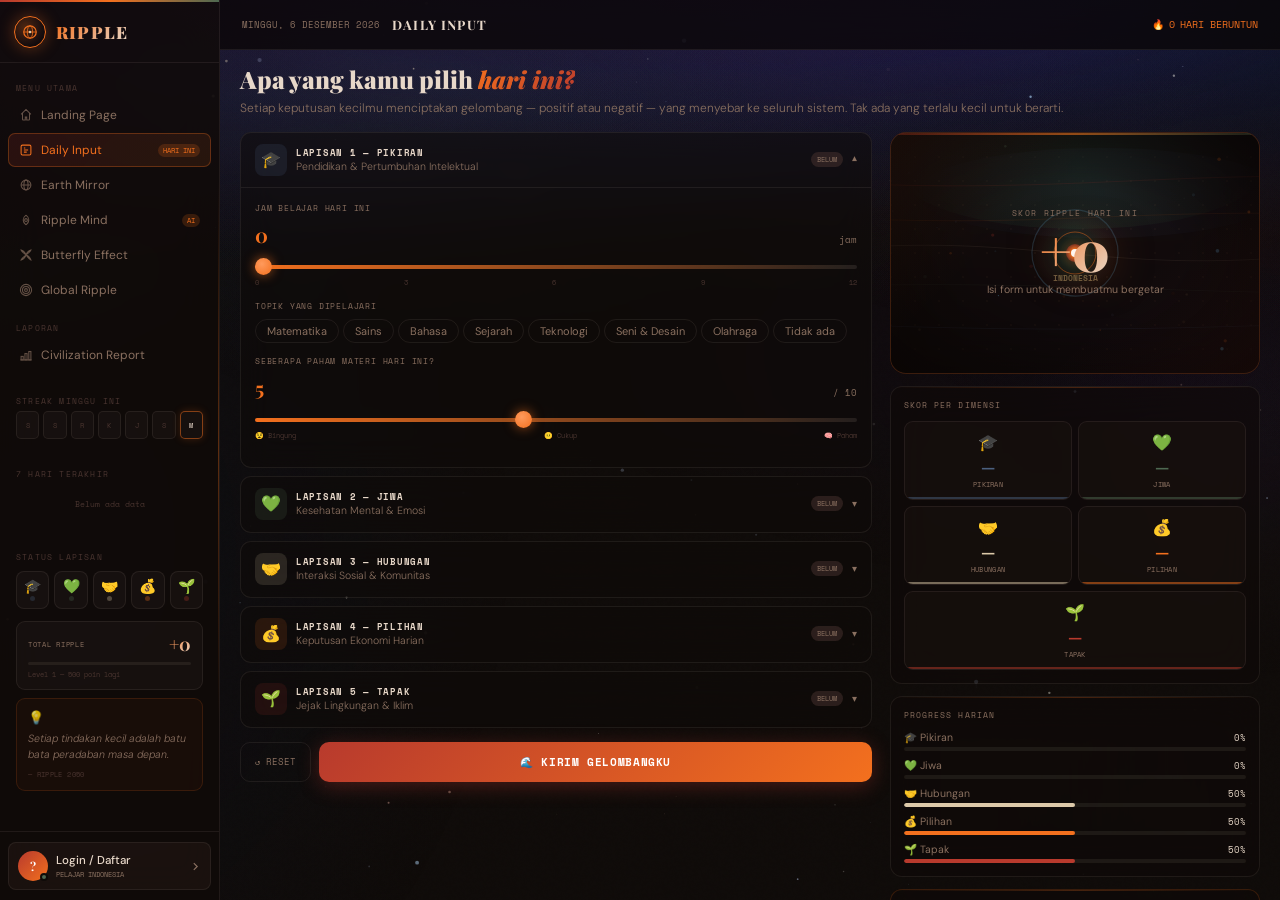
==== Daily_input.html @ e742ba57 "Add files via upload" ====
<!doctype html>
<html lang="id">
  <head>
    <meta charset="UTF-8" />
    <meta name="viewport" content="width=device-width,initial-scale=1.0" />
    <title>RIPPLE — Daily Input</title>
    <link rel="preconnect" href="https://fonts.googleapis.com" />
    <link
      href="https://fonts.googleapis.com/css2?family=Playfair+Display:ital,wght@0,700;0,900;1,700&family=Space+Mono:wght@400;700&family=DM+Sans:opsz,wght@9..40,300;9..40,400;9..40,500;9..40,600&display=swap"
      rel="stylesheet"
    />
    <style>
      :root {
        --cream: #e8d8c9;
        --navy: #4b607f;
        --sand: #dcc9a9;
        --red: #b83a2d;
        --forest: #4e6851;
        --orange: #f3701e;

        --bg: #0f0b09;
        --bg2: #1a1210ee;
        --bg3: #221815cc;
        --bg4: #2c1f1a;

        --txt: #e8d8c9;
        --muted: #8a7060;
        --dim: #4a3530;
        --border: rgba(232, 216, 201, 0.08);
        --borderg: rgba(220, 201, 169, 0.22);
        --sw: 220px;

        --aurora1: rgba(78, 104, 81, 0.18);
        --aurora2: rgba(75, 96, 127, 0.15);
        --aurora3: rgba(184, 58, 45, 0.12);
        --aurora4: rgba(140, 60, 180, 0.1);
      }
      *,
      *::before,
      *::after {
        box-sizing: border-box;
        margin: 0;
        padding: 0;
      }

      html,
      body {
        height: 100%;
        font-family: "DM Sans", sans-serif;
        background: var(--bg);
        color: var(--txt);
        overflow: hidden;
      }

      /* ══════════════════════════════════════
         FIXED RIPPLE BACKGROUND — always visible
      ══════════════════════════════════════ */
      #ripple-bg {
        position: fixed;
        inset: 0;
        z-index: 0;
        pointer-events: none;
      }
      #ripple-bg canvas {
        width: 100%;
        height: 100%;
        display: block;
      }

      /* Deep space — static base, animation is on canvas */
      #aurora-layer {
        position: fixed;
        inset: 0;
        z-index: 0;
        pointer-events: none;
        background:
          radial-gradient(
            ellipse 140% 55% at 15% -5%,
            rgba(35, 15, 75, 0.6) 0%,
            transparent 65%
          ),
          radial-gradient(
            ellipse 110% 45% at 85% 0%,
            rgba(15, 35, 90, 0.5) 0%,
            transparent 60%
          ),
          radial-gradient(
            ellipse 90% 50% at 50% -10%,
            rgba(55, 15, 65, 0.35) 0%,
            transparent 55%
          ),
          radial-gradient(
            ellipse 50% 90% at 5% 60%,
            rgba(8, 25, 55, 0.22) 0%,
            transparent 70%
          ),
          radial-gradient(
            ellipse 70% 40% at 90% 40%,
            rgba(20, 10, 50, 0.2) 0%,
            transparent 65%
          );
      }

      /* Grain */
      body::before {
        content: "";
        position: fixed;
        inset: 0;
        z-index: 1;
        pointer-events: none;
        background-image: url("data:image/svg+xml,%3Csvg viewBox='0 0 256 256' xmlns='http://www.w3.org/2000/svg'%3E%3Cfilter id='n'%3E%3CfeTurbulence type='fractalNoise' baseFrequency='0.9' numOctaves='4' stitchTiles='stitch'/%3E%3C/filter%3E%3Crect width='100%25' height='100%25' filter='url(%23n)' opacity='1'/%3E%3C/svg%3E");
        opacity: 0.022;
        mix-blend-mode: overlay;
      }

      .shell {
        display: flex;
        height: 100vh;
        width: 100vw;
        position: relative;
        z-index: 2;
      }

      /* ── SIDEBAR ── */
      .sidebar {
        width: var(--sw);
        min-width: var(--sw);
        height: 100vh;
        background: rgba(16, 10, 8, 0.82);
        backdrop-filter: blur(20px);
        border-right: 1px solid var(--border);
        display: flex;
        flex-direction: column;
        flex-shrink: 0;
        position: relative;
        overflow: hidden;
      }
      .sidebar::before {
        content: "";
        position: absolute;
        top: 0;
        left: 0;
        right: 0;
        height: 2px;
        background: linear-gradient(
          90deg,
          var(--red),
          var(--orange),
          var(--forest)
        );
      }
      .sidebar::after {
        content: "";
        position: absolute;
        top: 20%;
        right: 0;
        width: 1px;
        height: 60%;
        background: linear-gradient(
          180deg,
          transparent,
          rgba(243, 112, 30, 0.35),
          transparent
        );
        pointer-events: none;
      }
      .sbar-logo {
        padding: 16px 14px 14px;
        border-bottom: 1px solid var(--border);
        display: flex;
        align-items: center;
        gap: 10px;
        text-decoration: none;
        flex-shrink: 0;
      }
      .logo-orb {
        width: 32px;
        height: 32px;
        border-radius: 50%;
        border: 1.5px solid var(--orange);
        display: flex;
        align-items: center;
        justify-content: center;
        flex-shrink: 0;
        background: radial-gradient(
          circle at 35% 35%,
          rgba(243, 112, 30, 0.28),
          transparent 70%
        );
        box-shadow: 0 0 16px rgba(243, 112, 30, 0.35);
        animation: orbPulse 3s ease-in-out infinite;
      }
      @keyframes orbPulse {
        0%,
        100% {
          box-shadow: 0 0 16px rgba(243, 112, 30, 0.3);
        }
        50% {
          box-shadow:
            0 0 28px rgba(243, 112, 30, 0.6),
            0 0 50px rgba(184, 58, 45, 0.2);
        }
      }
      .logo-txt {
        font-family: "Playfair Display", serif;
        font-weight: 900;
        font-size: 17px;
        letter-spacing: 0.07em;
        background: linear-gradient(135deg, var(--orange), var(--cream));
        -webkit-background-clip: text;
        -webkit-text-fill-color: transparent;
        background-clip: text;
      }
      .sbar-nav {
        flex: 1;
        padding: 8px;
        overflow-y: auto;
        scrollbar-width: none;
      }
      .sbar-nav::-webkit-scrollbar {
        display: none;
      }
      .nav-sec {
        font-family: "Space Mono", monospace;
        font-size: 7.5px;
        letter-spacing: 0.16em;
        color: var(--dim);
        text-transform: uppercase;
        padding: 12px 8px 4px;
      }
      .nav-a {
        display: flex;
        align-items: center;
        gap: 8px;
        padding: 8px 10px;
        border-radius: 7px;
        text-decoration: none;
        color: var(--muted);
        font-size: 12px;
        transition: all 0.2s;
        border: 1px solid transparent;
        margin-bottom: 1px;
        cursor: pointer;
      }
      .nav-a:hover {
        background: rgba(232, 216, 201, 0.05);
        color: var(--txt);
        border-color: var(--border);
      }
      .nav-a.active {
        background: linear-gradient(
          135deg,
          rgba(184, 58, 45, 0.15),
          rgba(243, 112, 30, 0.1)
        );
        color: var(--orange);
        border-color: rgba(243, 112, 30, 0.3);
      }
      .nav-a svg {
        width: 14px;
        height: 14px;
        opacity: 0.7;
        flex-shrink: 0;
      }
      .nav-a.active svg {
        opacity: 1;
      }
      .nbadge {
        margin-left: auto;
        font-family: "Space Mono", monospace;
        font-size: 6.5px;
        padding: 2px 5px;
        border-radius: 99px;
        background: rgba(243, 112, 30, 0.18);
        color: var(--orange);
      }
      .sbar-user {
        padding: 10px 8px;
        border-top: 1px solid var(--border);
        flex-shrink: 0;
      }
      .user-card {
        display: flex;
        align-items: center;
        gap: 8px;
        padding: 8px 9px;
        border-radius: 8px;
        border: 1px solid var(--border);
        background: rgba(34, 24, 21, 0.6);
        cursor: pointer;
        transition: all 0.2s;
        text-decoration: none;
      }
      .user-card:hover {
        border-color: var(--borderg);
      }
      .u-avatar {
        width: 30px;
        height: 30px;
        border-radius: 50%;
        flex-shrink: 0;
        background: linear-gradient(135deg, var(--red), var(--orange));
        display: flex;
        align-items: center;
        justify-content: center;
        font-family: "Playfair Display", serif;
        font-size: 12px;
        font-weight: 700;
        color: #fff;
        position: relative;
      }
      .u-avatar::after {
        content: "";
        position: absolute;
        bottom: 0px;
        right: 0px;
        width: 8px;
        height: 8px;
        border-radius: 50%;
        background: var(--forest);
        border: 2px solid var(--bg);
      }
      .u-info {
        flex: 1;
        min-width: 0;
      }
      .u-name {
        font-size: 11.5px;
        font-weight: 500;
        color: var(--txt);
        white-space: nowrap;
        overflow: hidden;
        text-overflow: ellipsis;
      }
      .u-role {
        font-family: "Space Mono", monospace;
        font-size: 7px;
        color: var(--muted);
        margin-top: 1px;
      }

      /* ── MAIN ── */
      .main {
        flex: 1;
        display: flex;
        flex-direction: column;
        overflow: hidden;
        min-width: 0;
      }
      .topbar {
        height: 50px;
        flex-shrink: 0;
        background: rgba(10, 6, 4, 0.75);
        backdrop-filter: blur(18px);
        border-bottom: 1px solid var(--border);
        display: flex;
        align-items: center;
        padding: 0 22px;
        gap: 12px;
      }
      .tb-date {
        font-family: "Space Mono", monospace;
        font-size: 9px;
        color: var(--muted);
      }
      .tb-title {
        font-family: "Playfair Display", serif;
        font-size: 13px;
        font-weight: 700;
        letter-spacing: 0.09em;
        color: var(--cream);
      }
      .tb-streak {
        margin-left: auto;
        font-family: "Space Mono", monospace;
        font-size: 10px;
        color: var(--orange);
        display: flex;
        align-items: center;
        gap: 5px;
      }

      /* ── SCROLL ── */
      .scroll {
        flex: 1;
        overflow-y: auto;
        padding: 16px 20px;
        display: flex;
        flex-direction: column;
        gap: 0;
      }
      .scroll::-webkit-scrollbar {
        width: 3px;
      }
      .scroll::-webkit-scrollbar-thumb {
        background: rgba(243, 112, 30, 0.3);
        border-radius: 99px;
      }

      .two-col {
        display: grid;
        grid-template-columns: 1fr 370px;
        gap: 18px;
        align-items: start;
        flex: 1;
      }
      .col-left {
        display: flex;
        flex-direction: column;
        gap: 0;
      }
      .col-right {
        display: flex;
        flex-direction: column;
        gap: 12px;
        position: sticky;
        top: 0;
      }

      .page-head {
        margin-bottom: 14px;
      }
      .page-head h1 {
        font-family: "Playfair Display", serif;
        font-size: 24px;
        font-weight: 900;
        line-height: 1.15;
        margin-bottom: 5px;
      }
      .page-head h1 em {
        font-style: italic;
        background: linear-gradient(135deg, var(--orange), var(--red));
        -webkit-background-clip: text;
        -webkit-text-fill-color: transparent;
        background-clip: text;
      }
      .page-head p {
        font-size: 12px;
        color: var(--muted);
        line-height: 1.6;
        font-weight: 300;
      }

      .score-panel {
        background: rgba(15, 10, 8, 0.55);
        backdrop-filter: blur(24px);
        border: 1px solid rgba(243, 112, 30, 0.2);
        border-radius: 16px;
        padding: 0;
        overflow: hidden;
        position: relative;
      }
      .score-panel::before {
        content: "";
        position: absolute;
        top: 0;
        left: 0;
        right: 0;
        height: 2px;
        background: linear-gradient(
          90deg,
          var(--red),
          var(--orange),
          var(--forest)
        );
      }
      .ripple-box {
        position: relative;
        width: 100%;
        height: 240px;
        overflow: hidden;
      }
      .ripple-box canvas {
        position: absolute;
        top: 0;
        left: 0;
        width: 100%;
        height: 100%;
        z-index: 1;
      }
      .ripple-box::before {
        content: "";
        position: absolute;
        inset: 0;
        background: radial-gradient(
          ellipse at 50% 50%,
          transparent 38%,
          rgba(8, 4, 2, 0.75) 100%
        );
        pointer-events: none;
        z-index: 2;
      }
      .ripple-box::after {
        content: "";
        position: absolute;
        inset: 0;
        background:
          linear-gradient(135deg, rgba(243, 112, 30, 0.06) 0%, transparent 35%),
          linear-gradient(315deg, rgba(184, 58, 45, 0.06) 0%, transparent 35%);
        pointer-events: none;
        z-index: 2;
      }
      .ripple-overlay {
        position: absolute;
        inset: 0;
        z-index: 3;
        display: flex;
        flex-direction: column;
        align-items: center;
        justify-content: center;
        pointer-events: none;
        gap: 2px;
      }
      .ro-label {
        font-family: "Space Mono", monospace;
        font-size: 8px;
        letter-spacing: 0.16em;
        color: var(--muted);
        text-transform: uppercase;
      }
      .ro-score {
        font-family: "Playfair Display", serif;
        font-size: 56px;
        font-weight: 900;
        line-height: 1;
        background: linear-gradient(135deg, var(--orange), var(--cream));
        -webkit-background-clip: text;
        -webkit-text-fill-color: transparent;
        background-clip: text;
        filter: drop-shadow(0 0 22px rgba(243, 112, 30, 0.5));
        transition: all 0.4s ease;
      }
      .ro-desc {
        font-size: 10.5px;
        color: var(--muted);
        margin-top: 4px;
        text-align: center;
        max-width: 190px;
        line-height: 1.4;
      }
      .ripple-timeline {
        position: absolute;
        bottom: 0;
        left: 0;
        right: 0;
        height: 40px;
        display: flex;
        align-items: flex-end;
        gap: 3px;
        padding: 0 14px 10px;
        z-index: 4;
      }
      .tl-bar {
        flex: 1;
        border-radius: 3px 3px 0 0;
        min-height: 3px;
        transition: height 0.6s cubic-bezier(0.34, 1.56, 0.64, 1);
        opacity: 0.55;
      }
      .tl-bar:hover {
        opacity: 1;
      }

      /* ── RIGHT PANELS ── */
      .r-panel {
        background: rgba(15, 10, 8, 0.55);
        backdrop-filter: blur(20px);
        border: 1px solid var(--border);
        border-radius: 12px;
        padding: 13px;
        overflow: hidden;
        position: relative;
      }
      .r-panel::before {
        content: "";
        position: absolute;
        top: 0;
        left: 0;
        right: 0;
        height: 1px;
        background: linear-gradient(
          90deg,
          transparent,
          rgba(243, 112, 30, 0.25),
          transparent
        );
      }
      .r-panel-title {
        font-family: "Space Mono", monospace;
        font-size: 7.5px;
        letter-spacing: 0.14em;
        color: var(--muted);
        text-transform: uppercase;
        margin-bottom: 10px;
      }

      /* Dimension score chips */
      .chips {
        display: grid;
        grid-template-columns: 1fr 1fr;
        gap: 6px;
      }
      .chip {
        display: flex;
        flex-direction: column;
        align-items: center;
        gap: 3px;
        padding: 10px 4px;
        border-radius: 9px;
        border: 1px solid var(--border);
        background: rgba(26, 18, 16, 0.6);
        position: relative;
        overflow: hidden;
        transition:
          border-color 0.3s,
          transform 0.2s;
      }
      .chip:hover {
        transform: translateY(-1px);
        border-color: var(--borderg);
      }
      .chip:nth-child(5) {
        grid-column: span 2;
      }
      .chip::before {
        content: "";
        position: absolute;
        bottom: 0;
        left: 0;
        right: 0;
        height: 2px;
        opacity: 0.5;
      }
      .chip:nth-child(1)::before {
        background: var(--navy);
      }
      .chip:nth-child(2)::before {
        background: var(--forest);
      }
      .chip:nth-child(3)::before {
        background: var(--sand);
      }
      .chip:nth-child(4)::before {
        background: var(--orange);
      }
      .chip:nth-child(5)::before {
        background: var(--red);
      }
      .chip-ico {
        font-size: 16px;
      }
      .chip-val {
        font-family: "Playfair Display", serif;
        font-size: 16px;
        font-weight: 700;
      }
      .chip-lbl {
        font-family: "Space Mono", monospace;
        font-size: 6.5px;
        color: var(--muted);
        letter-spacing: 0.05em;
        text-transform: uppercase;
        text-align: center;
      }

      /* Progress bars */
      .prog-list {
        display: flex;
        flex-direction: column;
        gap: 8px;
      }
      .prog-row {
        display: flex;
        flex-direction: column;
        gap: 3px;
      }
      .prog-meta {
        display: flex;
        justify-content: space-between;
        align-items: center;
      }
      .prog-name {
        font-size: 10.5px;
        color: var(--muted);
        display: flex;
        align-items: center;
        gap: 4px;
      }
      .prog-pct {
        font-family: "Space Mono", monospace;
        font-size: 9px;
        color: var(--txt);
      }
      .prog-track {
        height: 4px;
        border-radius: 99px;
        background: rgba(232, 216, 201, 0.07);
        overflow: hidden;
      }
      .prog-fill {
        height: 100%;
        border-radius: 99px;
        transition: width 0.6s cubic-bezier(0.34, 1.56, 0.64, 1);
      }

      /* AI mirror */
      #aiHint {
        border-color: rgba(243, 112, 30, 0.18);
      }

      /* ══════════════════════════════════════
         FORM CARDS
      ══════════════════════════════════════ */
      .dim-card {
        background: rgba(15, 10, 8, 0.5);
        backdrop-filter: blur(16px);
        border: 1px solid var(--border);
        border-radius: 11px;
        overflow: hidden;
        margin-bottom: 8px;
        transition:
          border-color 0.3s,
          box-shadow 0.3s;
        position: relative;
      }
      .dim-card::before {
        content: "";
        position: absolute;
        left: 0;
        top: 0;
        bottom: 0;
        width: 3px;
        border-radius: 3px 0 0 3px;
        opacity: 0;
        transition: opacity 0.3s;
      }
      .dim-card.filled::before {
        opacity: 1;
      }
      .dim-card.filled.card-pikiran::before {
        background: var(--navy);
      }
      .dim-card.filled.card-jiwa::before {
        background: var(--forest);
      }
      .dim-card.filled.card-hub::before {
        background: var(--sand);
      }
      .dim-card.filled.card-pilihan::before {
        background: var(--orange);
      }
      .dim-card.filled.card-tapak::before {
        background: var(--red);
      }
      .dim-card:hover {
        border-color: var(--borderg);
      }
      .dim-card.filled {
        border-color: rgba(78, 104, 81, 0.28);
        box-shadow: 0 4px 20px rgba(0, 0, 0, 0.35);
      }
      .dim-head {
        display: flex;
        align-items: center;
        gap: 9px;
        padding: 11px 14px;
        border-bottom: 1px solid transparent;
        cursor: pointer;
        user-select: none;
      }
      .dim-card.open .dim-head {
        border-color: var(--border);
      }
      .dim-emo {
        width: 32px;
        height: 32px;
        border-radius: 8px;
        display: flex;
        align-items: center;
        justify-content: center;
        font-size: 16px;
        flex-shrink: 0;
      }
      .dim-info {
        flex: 1;
      }
      .dim-title {
        font-family: "Space Mono", monospace;
        font-size: 9px;
        font-weight: 700;
        letter-spacing: 0.08em;
      }
      .dim-sub {
        font-size: 10.5px;
        color: var(--muted);
        margin-top: 1px;
        font-weight: 300;
      }
      .dim-badge {
        font-family: "Space Mono", monospace;
        font-size: 7px;
        padding: 2px 6px;
        border-radius: 99px;
        background: rgba(74, 53, 48, 0.5);
        color: var(--muted);
        flex-shrink: 0;
      }
      .dim-badge.done {
        background: rgba(78, 104, 81, 0.25);
        color: #7eb884;
      }
      .dim-arrow {
        font-size: 10px;
        color: var(--muted);
        transition: transform 0.3s;
        flex-shrink: 0;
      }
      .dim-card.open .dim-arrow {
        transform: rotate(180deg);
      }
      .dim-body {
        max-height: 0;
        overflow: hidden;
        transition:
          max-height 0.45s ease,
          padding 0.3s;
      }
      .dim-card.open .dim-body {
        max-height: 700px;
        padding: 14px;
      }

      /* Form elements */
      .f-row {
        margin-bottom: 12px;
      }
      .f-label {
        display: block;
        font-family: "Space Mono", monospace;
        font-size: 8px;
        letter-spacing: 0.1em;
        color: var(--muted);
        text-transform: uppercase;
        margin-bottom: 7px;
      }
      .rng-head {
        display: flex;
        justify-content: space-between;
        margin-bottom: 5px;
      }
      .rng-val {
        font-family: "Playfair Display", serif;
        font-size: 20px;
        font-weight: 700;
        color: var(--orange);
      }
      .rng-unit {
        font-family: "Space Mono", monospace;
        font-size: 8.5px;
        color: var(--muted);
        align-self: flex-end;
        margin-bottom: 2px;
      }

      input[type="range"] {
        width: 100%;
        height: 4px;
        border-radius: 99px;
        outline: none;
        border: none;
        cursor: pointer;
        -webkit-appearance: none;
        background: linear-gradient(
          90deg,
          var(--orange),
          rgba(232, 216, 201, 0.1)
        );
      }
      input[type="range"]::-webkit-slider-thumb {
        -webkit-appearance: none;
        width: 17px;
        height: 17px;
        border-radius: 50%;
        background: radial-gradient(circle at 40% 35%, #ff9a5c, var(--orange));
        box-shadow: 0 0 12px rgba(243, 112, 30, 0.65);
        cursor: pointer;
        transition: transform 0.15s;
      }
      input[type="range"]::-webkit-slider-thumb:active {
        transform: scale(1.3);
      }
      .rng-lbl {
        display: flex;
        justify-content: space-between;
        margin-top: 3px;
      }
      .rng-lbl span {
        font-family: "Space Mono", monospace;
        font-size: 7px;
        color: var(--dim);
      }

      .pill-group {
        display: flex;
        flex-wrap: wrap;
        gap: 4px;
      }
      .pill {
        padding: 4px 11px;
        border-radius: 99px;
        border: 1px solid var(--border);
        font-size: 11px;
        color: var(--muted);
        cursor: pointer;
        transition: all 0.18s;
        background: transparent;
        user-select: none;
      }
      .pill:hover {
        border-color: var(--borderg);
        color: var(--txt);
      }
      .pill.sel {
        background: rgba(243, 112, 30, 0.14);
        border-color: rgba(243, 112, 30, 0.5);
        color: var(--orange);
      }

      .mood-row {
        display: flex;
        gap: 4px;
      }
      .mood-btn {
        flex: 1;
        display: flex;
        flex-direction: column;
        align-items: center;
        gap: 2px;
        padding: 8px 3px;
        border-radius: 9px;
        border: 1px solid var(--border);
        background: transparent;
        cursor: pointer;
        transition: all 0.2s;
        font-size: 18px;
        position: relative;
        overflow: hidden;
      }
      .mood-btn span {
        font-size: 7px;
        font-family: "Space Mono", monospace;
        color: var(--muted);
      }
      .mood-btn:hover {
        border-color: var(--borderg);
        transform: translateY(-2px);
      }
      .mood-btn.sel {
        border-color: rgba(243, 112, 30, 0.45);
        background: rgba(243, 112, 30, 0.1);
        box-shadow: 0 4px 14px rgba(243, 112, 30, 0.2);
      }
      .mood-btn::after {
        content: "";
        position: absolute;
        inset: 0;
        opacity: 0;
        background: radial-gradient(
          circle at 50% 50%,
          rgba(243, 112, 30, 0.28),
          transparent 60%
        );
        transition: opacity 0.25s;
      }
      .mood-btn.sel::after {
        opacity: 1;
      }

      .toggle-list {
        display: flex;
        flex-direction: column;
        gap: 5px;
      }
      .tog {
        display: flex;
        align-items: center;
        gap: 8px;
        padding: 8px 10px;
        border-radius: 7px;
        border: 1px solid var(--border);
        cursor: pointer;
        transition: all 0.2s;
        user-select: none;
      }
      .tog:hover {
        background: rgba(232, 216, 201, 0.03);
      }
      .tog.chk {
        background: rgba(78, 104, 81, 0.1);
        border-color: rgba(78, 104, 81, 0.35);
      }
      .tog-box {
        width: 15px;
        height: 15px;
        border-radius: 4px;
        border: 1.5px solid var(--dim);
        display: flex;
        align-items: center;
        justify-content: center;
        font-size: 9px;
        transition: all 0.18s;
        flex-shrink: 0;
      }
      .tog.chk .tog-box {
        background: var(--forest);
        border-color: var(--forest);
        color: #fff;
      }
      .tog-lbl {
        font-size: 11.5px;
        color: var(--muted);
        flex: 1;
      }
      .tog.chk .tog-lbl {
        color: var(--txt);
      }
      .tog-tag {
        font-family: "Space Mono", monospace;
        font-size: 6.5px;
        padding: 2px 5px;
        border-radius: 99px;
        background: rgba(78, 104, 81, 0.18);
        color: #7eb884;
        flex-shrink: 0;
      }
      .tog-tag.neg {
        background: rgba(184, 58, 45, 0.18);
        color: #e07060;
      }

      textarea {
        width: 100%;
        background: rgba(26, 18, 16, 0.7);
        border: 1px solid var(--border);
        border-radius: 7px;
        padding: 8px 10px;
        font-family: "DM Sans", sans-serif;
        font-size: 11.5px;
        color: var(--txt);
        resize: none;
        outline: none;
        transition: border-color 0.2s;
        line-height: 1.55;
      }
      textarea:focus {
        border-color: rgba(243, 112, 30, 0.4);
      }
      textarea::placeholder {
        color: var(--dim);
      }

      .submit-row {
        display: flex;
        gap: 8px;
        margin-top: 6px;
        padding-bottom: 22px;
      }
      .btn-sub {
        flex: 1;
        padding: 12px 18px;
        border-radius: 10px;
        border: none;
        background: linear-gradient(135deg, var(--red), var(--orange));
        color: #fff;
        font-family: "Space Mono", monospace;
        font-size: 10.5px;
        font-weight: 700;
        letter-spacing: 0.06em;
        cursor: pointer;
        transition: all 0.3s;
        position: relative;
        overflow: hidden;
        box-shadow: 0 4px 20px rgba(184, 58, 45, 0.35);
      }
      .btn-sub::before {
        content: "";
        position: absolute;
        top: -50%;
        left: -60%;
        width: 50%;
        height: 200%;
        background: linear-gradient(
          120deg,
          transparent,
          rgba(255, 255, 255, 0.18),
          transparent
        );
        transform: skewX(-20deg);
        transition: left 0.5s;
      }
      .btn-sub:hover::before {
        left: 130%;
      }
      .btn-sub:hover {
        transform: translateY(-2px);
        box-shadow: 0 10px 32px rgba(243, 112, 30, 0.45);
      }
      .btn-sub:active {
        transform: translateY(0);
      }
      .btn-rst {
        padding: 12px 14px;
        border-radius: 10px;
        border: 1px solid var(--border);
        background: transparent;
        color: var(--muted);
        font-family: "Space Mono", monospace;
        font-size: 8.5px;
        cursor: pointer;
        transition: all 0.18s;
      }
      .btn-rst:hover {
        border-color: var(--borderg);
        color: var(--txt);
      }

      /* ── MODAL ── */
      .modal-bg {
        display: none;
        min-height: 100vh;
        background: rgba(8, 4, 2, 0.93);
        backdrop-filter: blur(20px);
        align-items: center;
        justify-content: center;
        position: fixed;
        inset: 0;
        z-index: 200;
      }
      .modal-bg.show {
        display: flex;
      }
      .modal-box {
        text-align: center;
        padding: 40px 32px;
        border-radius: 18px;
        border: 1px solid rgba(243, 112, 30, 0.3);
        background: linear-gradient(
          135deg,
          rgba(34, 24, 21, 0.95),
          rgba(44, 31, 26, 0.98)
        );
        max-width: 390px;
        width: 92%;
        box-shadow:
          0 32px 80px rgba(0, 0, 0, 0.7),
          0 0 60px rgba(184, 58, 45, 0.2);
        position: relative;
        overflow: hidden;
      }
      .modal-box::before {
        content: "";
        position: absolute;
        top: 0;
        left: 0;
        right: 0;
        height: 2px;
        background: linear-gradient(
          90deg,
          var(--red),
          var(--orange),
          var(--forest)
        );
      }
      .m-globe {
        font-size: 48px;
        margin-bottom: 12px;
        display: block;
      }
      .m-title {
        font-family: "Playfair Display", serif;
        font-size: 21px;
        font-weight: 900;
        margin-bottom: 8px;
        background: linear-gradient(135deg, var(--orange), var(--cream));
        -webkit-background-clip: text;
        -webkit-text-fill-color: transparent;
        background-clip: text;
      }
      .m-desc {
        font-size: 12.5px;
        color: var(--muted);
        line-height: 1.65;
        margin-bottom: 14px;
      }
      .m-fact {
        font-family: "Space Mono", monospace;
        font-size: 9px;
        color: var(--orange);
        padding: 10px 13px;
        border-radius: 7px;
        border: 1px solid rgba(243, 112, 30, 0.22);
        background: rgba(243, 112, 30, 0.07);
        margin-bottom: 18px;
        line-height: 1.6;
        text-align: left;
      }
      .m-close {
        padding: 9px 28px;
        border-radius: 7px;
        border: 1px solid rgba(243, 112, 30, 0.4);
        background: transparent;
        color: var(--orange);
        font-family: "Space Mono", monospace;
        font-size: 9.5px;
        cursor: pointer;
        transition: all 0.2s;
      }
      .m-close:hover {
        background: rgba(243, 112, 30, 0.12);
      }

      /* ── TOASTS ── */
      .toasts {
        position: fixed;
        bottom: 18px;
        right: 18px;
        z-index: 300;
        display: flex;
        flex-direction: column;
        gap: 7px;
      }
      .toast {
        padding: 11px 15px;
        border-radius: 9px;
        border: 1px solid var(--border);
        background: rgba(15, 9, 7, 0.95);
        backdrop-filter: blur(16px);
        font-size: 11.5px;
        max-width: 270px;
        transform: translateX(110%);
        transition: transform 0.4s cubic-bezier(0.34, 1.56, 0.64, 1);
      }
      .toast.show {
        transform: translateX(0);
      }
      .toast.pos {
        border-color: rgba(78, 104, 81, 0.5);
      }
      .toast.neg {
        border-color: rgba(184, 58, 45, 0.5);
      }
      .toast-t {
        font-family: "Space Mono", monospace;
        font-size: 9px;
        font-weight: 700;
        margin-bottom: 2px;
      }
      .toast.pos .toast-t {
        color: #7eb884;
      }
      .toast.neg .toast-t {
        color: #e07060;
      }
      .toast-m {
        color: var(--muted);
        font-size: 10.5px;
        line-height: 1.45;
      }

      @keyframes scorePop {
        0% {
          transform: scale(1);
        }
        40% {
          transform: scale(1.14);
        }
        100% {
          transform: scale(1);
        }
      }
      .score-pop {
        animation: scorePop 0.45s cubic-bezier(0.34, 1.56, 0.64, 1);
      }

      /* ── STREAK BADGE ── */
      .m-streak {
        display: inline-flex;
        align-items: center;
        gap: 6px;
        font-family: "Space Mono", monospace;
        font-size: 10px;
        color: var(--orange);
        margin-bottom: 18px;
        padding: 5px 12px;
        border-radius: 99px;
        background: rgba(243, 112, 30, 0.1);
        border: 1px solid rgba(243, 112, 30, 0.25);
      }

      /* ── SIDEBAR EXTRAS ── */
      .sb-streak-row {
        display: flex;
        gap: 4px;
        padding: 0 8px 6px;
      }
      .sb-day {
        flex: 1;
        height: 28px;
        border-radius: 5px;
        border: 1px solid var(--border);
        background: rgba(232, 216, 201, 0.03);
        display: flex;
        align-items: center;
        justify-content: center;
        font-family: "Space Mono", monospace;
        font-size: 7px;
        color: var(--dim);
        transition: all 0.3s;
        position: relative;
        overflow: hidden;
      }
      .sb-day.done {
        background: rgba(243, 112, 30, 0.15);
        border-color: rgba(243, 112, 30, 0.35);
        color: var(--orange);
      }
      .sb-day.done::after {
        content: "✓";
        position: absolute;
        bottom: 1px;
        right: 2px;
        font-size: 6px;
        color: var(--orange);
        opacity: 0.7;
      }
      .sb-day.today {
        border-color: rgba(243, 112, 30, 0.5);
        box-shadow: 0 0 8px rgba(243, 112, 30, 0.2);
        color: var(--txt);
      }

      .sb-history {
        padding: 4px 8px 8px;
        display: flex;
        align-items: flex-end;
        gap: 3px;
        height: 44px;
      }
      .sb-history-empty {
        font-family: "Space Mono", monospace;
        font-size: 7.5px;
        color: var(--dim);
        align-self: center;
        width: 100%;
        text-align: center;
      }
      .sb-hbar {
        flex: 1;
        border-radius: 2px 2px 0 0;
        min-height: 4px;
        transition: height 0.5s cubic-bezier(0.34, 1.56, 0.64, 1);
        position: relative;
        cursor: default;
      }
      .sb-hbar::after {
        content: attr(data-score);
        position: absolute;
        bottom: 100%;
        left: 50%;
        transform: translateX(-50%);
        font-family: "Space Mono", monospace;
        font-size: 6px;
        color: var(--muted);
        white-space: nowrap;
        opacity: 0;
        transition: opacity 0.2s;
        margin-bottom: 2px;
      }
      .sb-hbar:hover::after {
        opacity: 1;
      }

      .sb-orbs {
        display: flex;
        gap: 5px;
        padding: 4px 8px 8px;
      }
      .sb-orb {
        flex: 1;
        display: flex;
        flex-direction: column;
        align-items: center;
        gap: 3px;
        padding: 7px 2px;
        border-radius: 8px;
        border: 1px solid var(--border);
        background: rgba(232, 216, 201, 0.03);
        position: relative;
        overflow: hidden;
        transition:
          border-color 0.3s,
          transform 0.2s;
        cursor: default;
      }
      .sb-orb.filled {
        border-color: rgba(243, 112, 30, 0.3);
        background: rgba(243, 112, 30, 0.06);
        transform: translateY(-1px);
      }
      .sb-orb span {
        font-size: 14px;
        line-height: 1;
      }
      .sb-orb-dot {
        width: 5px;
        height: 5px;
        border-radius: 50%;
        background: var(--oc);
        opacity: 0.3;
        transition:
          opacity 0.3s,
          box-shadow 0.3s;
      }
      .sb-orb.filled .sb-orb-dot {
        opacity: 1;
        box-shadow: 0 0 6px var(--oc);
      }

      .sb-impact {
        margin: 4px 8px 8px;
        padding: 10px 11px;
        border-radius: 9px;
        border: 1px solid var(--border);
        background: rgba(232, 216, 201, 0.03);
      }
      .sb-impact-top {
        display: flex;
        justify-content: space-between;
        align-items: center;
        margin-bottom: 6px;
      }
      .sb-impact-lbl {
        font-family: "Space Mono", monospace;
        font-size: 7px;
        color: var(--muted);
        text-transform: uppercase;
        letter-spacing: 0.1em;
      }
      .sb-impact-num {
        font-family: "Playfair Display", serif;
        font-size: 18px;
        font-weight: 700;
        background: linear-gradient(135deg, var(--orange), var(--cream));
        -webkit-background-clip: text;
        -webkit-text-fill-color: transparent;
        background-clip: text;
      }
      .sb-impact-bar {
        height: 3px;
        border-radius: 99px;
        background: rgba(232, 216, 201, 0.07);
        overflow: hidden;
        margin-bottom: 5px;
      }
      .sb-impact-fill {
        height: 100%;
        border-radius: 99px;
        background: linear-gradient(90deg, var(--red), var(--orange));
        transition: width 0.6s cubic-bezier(0.34, 1.56, 0.64, 1);
      }
      .sb-impact-sub {
        font-family: "Space Mono", monospace;
        font-size: 6.5px;
        color: var(--dim);
      }

      .sb-quote {
        margin: 4px 8px 10px;
        padding: 10px 11px;
        border-radius: 9px;
        border: 1px solid rgba(243, 112, 30, 0.15);
        background: rgba(243, 112, 30, 0.04);
        position: relative;
      }
      .sb-quote-ico {
        font-size: 13px;
        margin-bottom: 5px;
        opacity: 0.8;
      }
      .sb-quote-txt {
        font-size: 10.5px;
        color: var(--muted);
        line-height: 1.55;
        font-style: italic;
        font-weight: 300;
        margin-bottom: 5px;
      }
      .sb-quote-src {
        font-family: "Space Mono", monospace;
        font-size: 7px;
        color: var(--dim);
        letter-spacing: 0.05em;
      }
    </style>
  </head>
  <body>
    <!-- ═══════ AURORA + GLOBAL RIPPLE BG (fixed) ═══════ -->
    <div id="aurora-layer"></div>
    <div id="ripple-bg">
      <canvas id="rc-global"></canvas>
    </div>

    <div class="shell">
      <!-- ═══════ SIDEBAR ═══════ -->
      <aside class="sidebar">
        <a href="index.html" class="sbar-logo">
          <div class="logo-orb">
            <svg width="16" height="16" viewBox="0 0 18 18" fill="none">
              <circle cx="9" cy="9" r="7" stroke="#f3701e" stroke-width="1.4" />
              <ellipse
                cx="9"
                cy="9"
                rx="3"
                ry="7"
                stroke="#f3701e"
                stroke-width=".9"
              />
              <line
                x1="2"
                y1="9"
                x2="16"
                y2="9"
                stroke="#f3701e"
                stroke-width=".9"
              />
              <circle cx="9" cy="9" r="1.5" fill="#DCC9A9" />
            </svg>
          </div>
          <span class="logo-txt">RIPPLE</span>
        </a>
        <nav class="sbar-nav">
          <div class="nav-sec">Menu Utama</div>
          <a href="index.html" class="nav-a">
            <svg
              viewBox="0 0 20 20"
              fill="none"
              stroke="currentColor"
              stroke-width="1.5"
            >
              <path
                d="M3 9l7-7 7 7M5 7v9a1 1 0 001 1h3v-4h2v4h3a1 1 0 001-1V7"
              />
            </svg>
            Landing Page
          </a>
          <a href="daily-input.html" class="nav-a active">
            <svg
              viewBox="0 0 20 20"
              fill="none"
              stroke="currentColor"
              stroke-width="1.5"
            >
              <rect x="3" y="3" width="14" height="14" rx="2" />
              <path d="M7 10h6M7 7h2M7 13h4" />
            </svg>
            Daily Input<span class="nbadge">HARI INI</span>
          </a>
          <a href="earth-mirror.html" class="nav-a">
            <svg
              viewBox="0 0 20 20"
              fill="none"
              stroke="currentColor"
              stroke-width="1.5"
            >
              <circle cx="10" cy="10" r="7" />
              <ellipse cx="10" cy="10" rx="3" ry="7" />
              <path d="M3 10h14" />
            </svg>
            Earth Mirror
          </a>
          <a href="riple_mind.html" class="nav-a">
            <svg
              viewBox="0 0 20 20"
              fill="none"
              stroke="currentColor"
              stroke-width="1.5"
            >
              <path d="M10 3c0 0-4 3-4 7s4 7 4 7M10 3c0 0 4 3 4 7s-4 7-4 7" />
              <circle cx="10" cy="10" r="2" />
            </svg>
            Ripple Mind<span class="nbadge">AI</span></a
          >
          <a href="butterfly.html" class="nav-a">
            <svg
              viewBox="0 0 20 20"
              fill="none"
              stroke="currentColor"
              stroke-width="1.5"
            >
              <path
                d="M10 10C8 8 4 6 3 3c3 1 6 4 7 7zM10 10c2-2 6-4 7-7-3 1-6 4-7 7z"
              />
              <path
                d="M10 10c-2 2-6 4-7 7 3-1 6-4 7-7zM10 10c2 2 4 6 7 7-1-3-4-6-7-7z"
              />
            </svg>
            Butterfly Effect
          </a>
          <a href="global-ripple.html" class="nav-a">
            <svg
              viewBox="0 0 20 20"
              fill="none"
              stroke="currentColor"
              stroke-width="1.5"
            >
              <circle cx="10" cy="10" r="2" />
              <circle cx="10" cy="10" r="5" />
              <circle cx="10" cy="10" r="8" />
            </svg>
            Global Ripple
          </a>
          <div class="nav-sec" style="margin-top: 4px">Laporan</div>
          <a href="civilization.html" class="nav-a">
            <svg
              viewBox="0 0 20 20"
              fill="none"
              stroke="currentColor"
              stroke-width="1.5"
            >
              <rect x="3" y="12" width="3" height="5" />
              <rect x="8.5" y="8" width="3" height="9" />
              <rect x="14" y="5" width="3" height="12" />
              <path d="M2 17h16" />
            </svg>
            Civilization Report
          </a>

          <!-- ── STREAK TRACKER ── -->
          <div class="nav-sec" style="margin-top: 12px">Streak Minggu Ini</div>
          <div class="sb-streak-row">
            <div class="sb-day" id="sd-0">S</div>
            <div class="sb-day" id="sd-1">S</div>
            <div class="sb-day" id="sd-2">R</div>
            <div class="sb-day" id="sd-3">K</div>
            <div class="sb-day" id="sd-4">J</div>
            <div class="sb-day" id="sd-5">S</div>
            <div class="sb-day" id="sd-6">M</div>
          </div>

          <!-- ── MINI SCORE HISTORY BARS ── -->
          <div class="nav-sec" style="margin-top: 12px">7 Hari Terakhir</div>
          <div class="sb-history" id="sbHistory">
            <div class="sb-history-empty">Belum ada data</div>
          </div>

          <!-- ── DIMENSION STATUS ORBS ── -->
          <div class="nav-sec" style="margin-top: 12px">Status Lapisan</div>
          <div class="sb-orbs">
            <div class="sb-orb" id="orb-pikiran" title="Pikiran">
              <span>🎓</span>
              <div class="sb-orb-dot" style="--oc: var(--navy)"></div>
            </div>
            <div class="sb-orb" id="orb-jiwa" title="Jiwa">
              <span>💚</span>
              <div class="sb-orb-dot" style="--oc: var(--forest)"></div>
            </div>
            <div class="sb-orb" id="orb-hub" title="Hub">
              <span>🤝</span>
              <div class="sb-orb-dot" style="--oc: var(--sand)"></div>
            </div>
            <div class="sb-orb" id="orb-pilihan" title="Pilihan">
              <span>💰</span>
              <div class="sb-orb-dot" style="--oc: var(--orange)"></div>
            </div>
            <div class="sb-orb" id="orb-tapak" title="Tapak">
              <span>🌱</span>
              <div class="sb-orb-dot" style="--oc: var(--red)"></div>
            </div>
          </div>

          <!-- ── TOTAL IMPACT ── -->
          <div class="sb-impact">
            <div class="sb-impact-top">
              <span class="sb-impact-lbl">Total Ripple</span>
              <span class="sb-impact-num" id="sbImpact">0</span>
            </div>
            <div class="sb-impact-bar">
              <div
                class="sb-impact-fill"
                id="sbImpactFill"
                style="width: 0%"
              ></div>
            </div>
            <div class="sb-impact-sub" id="sbImpactSub">
              Mulai mengisi untuk naik level
            </div>
          </div>

          <!-- ── QUOTE ── -->
          <div class="sb-quote">
            <div class="sb-quote-ico">💡</div>
            <div class="sb-quote-txt" id="sbQuoteTxt">
              Setiap tindakan kecil adalah batu bata peradaban masa depan.
            </div>
            <div class="sb-quote-src">— RIPPLE 2050</div>
          </div>
        </nav>
        <div class="sbar-user">
          <a href="profile.html" class="user-card" id="userCard">
            <div class="u-avatar" id="uAvatar">?</div>
            <div class="u-info">
              <div class="u-name" id="uName">Login / Daftar</div>
              <div class="u-role">PELAJAR INDONESIA</div>
            </div>
            <svg
              width="11"
              height="11"
              viewBox="0 0 13 13"
              fill="none"
              stroke="currentColor"
              stroke-width="1.4"
              style="color: var(--muted)"
            >
              <path d="M4.5 2.5l4 4-4 4" />
            </svg>
          </a>
        </div>
      </aside>

      <!-- ═══════ MAIN ═══════ -->
      <div class="main">
        <header class="topbar">
          <div class="tb-date" id="tbDate">—</div>
          <div class="tb-title">DAILY INPUT</div>
          <div class="tb-streak">
            🔥 <span id="streakN">0</span> HARI BERUNTUN
          </div>
        </header>

        <div class="scroll">
          <div class="page-head">
            <h1>Apa yang kamu pilih <em>hari ini?</em></h1>
            <p>
              Setiap keputusan kecilmu menciptakan gelombang — positif atau
              negatif — yang menyebar ke seluruh sistem. Tak ada yang terlalu
              kecil untuk berarti.
            </p>
          </div>

          <div class="two-col">
            <!-- LEFT: forms -->
            <div class="col-left">
              <!-- LAPISAN 1 — PIKIRAN -->
              <div class="dim-card card-pikiran open" id="card-pikiran">
                <div class="dim-head" onclick="toggleCard('pikiran')">
                  <div
                    class="dim-emo"
                    style="background: rgba(75, 96, 127, 0.18)"
                  >
                    🎓
                  </div>
                  <div class="dim-info">
                    <div class="dim-title">LAPISAN 1 — PIKIRAN</div>
                    <div class="dim-sub">
                      Pendidikan & Pertumbuhan Intelektual
                    </div>
                  </div>
                  <span class="dim-badge" id="db-pikiran">BELUM</span>
                  <span class="dim-arrow">▾</span>
                </div>
                <div class="dim-body">
                  <div class="f-row">
                    <label class="f-label">Jam belajar hari ini</label>
                    <div class="rng-head">
                      <span class="rng-val" id="vb">0</span
                      ><span class="rng-unit">jam</span>
                    </div>
                    <input
                      type="range"
                      min="0"
                      max="12"
                      step=".5"
                      value="0"
                      oninput="rng('belajar', this.value, 'jam')"
                    />
                    <div class="rng-lbl">
                      <span>0</span><span>3</span><span>6</span><span>9</span
                      ><span>12</span>
                    </div>
                  </div>
                  <div class="f-row">
                    <label class="f-label">Topik yang dipelajari</label>
                    <div class="pill-group">
                      <div class="pill" onclick="togglePill(this, 'topik')">
                        Matematika
                      </div>
                      <div class="pill" onclick="togglePill(this, 'topik')">
                        Sains
                      </div>
                      <div class="pill" onclick="togglePill(this, 'topik')">
                        Bahasa
                      </div>
                      <div class="pill" onclick="togglePill(this, 'topik')">
                        Sejarah
                      </div>
                      <div class="pill" onclick="togglePill(this, 'topik')">
                        Teknologi
                      </div>
                      <div class="pill" onclick="togglePill(this, 'topik')">
                        Seni & Desain
                      </div>
                      <div class="pill" onclick="togglePill(this, 'topik')">
                        Olahraga
                      </div>
                      <div class="pill" onclick="togglePill(this, 'topik')">
                        Tidak ada
                      </div>
                    </div>
                  </div>
                  <div class="f-row">
                    <label class="f-label"
                      >Seberapa paham materi hari ini?</label
                    >
                    <div class="rng-head">
                      <span class="rng-val" id="vp">5</span
                      ><span class="rng-unit">/ 10</span>
                    </div>
                    <input
                      type="range"
                      min="1"
                      max="10"
                      value="5"
                      oninput="rng('paham', this.value, '/ 10')"
                    />
                    <div class="rng-lbl">
                      <span>😵 Bingung</span><span>😐 Cukup</span
                      ><span>🧠 Paham</span>
                    </div>
                  </div>
                </div>
              </div>

              <!-- LAPISAN 2 — JIWA -->
              <div class="dim-card card-jiwa" id="card-jiwa">
                <div class="dim-head" onclick="toggleCard('jiwa')">
                  <div
                    class="dim-emo"
                    style="background: rgba(78, 104, 81, 0.18)"
                  >
                    💚
                  </div>
                  <div class="dim-info">
                    <div class="dim-title">LAPISAN 2 — JIWA</div>
                    <div class="dim-sub">Kesehatan Mental & Emosi</div>
                  </div>
                  <span class="dim-badge" id="db-jiwa">BELUM</span>
                  <span class="dim-arrow">▾</span>
                </div>
                <div class="dim-body">
                  <div class="f-row">
                    <label class="f-label">Mood hari ini</label>
                    <div class="mood-row">
                      <button
                        class="mood-btn"
                        onclick="setMood(this, '😊', 'pos')"
                      >
                        😊<span>Bahagia</span>
                      </button>
                      <button
                        class="mood-btn"
                        onclick="setMood(this, '😐', 'neu')"
                      >
                        😐<span>Biasa</span>
                      </button>
                      <button
                        class="mood-btn"
                        onclick="setMood(this, '😔', 'neg')"
                      >
                        😔<span>Sedih</span>
                      </button>
                      <button
                        class="mood-btn"
                        onclick="setMood(this, '😤', 'neg')"
                      >
                        😤<span>Kesal</span>
                      </button>
                      <button
                        class="mood-btn"
                        onclick="setMood(this, '😰', 'neg')"
                      >
                        😰<span>Cemas</span>
                      </button>
                      <button
                        class="mood-btn"
                        onclick="setMood(this, '🤩', 'pos')"
                      >
                        🤩<span>Semangat</span>
                      </button>
                    </div>
                  </div>
                  <div class="f-row">
                    <label class="f-label">Jam tidur tadi malam</label>
                    <div class="rng-head">
                      <span class="rng-val" id="vt">7</span
                      ><span class="rng-unit">jam</span>
                    </div>
                    <input
                      type="range"
                      min="0"
                      max="12"
                      step=".5"
                      value="7"
                      oninput="rng('tidur', this.value, 'jam')"
                    />
                    <div class="rng-lbl">
                      <span>😵 0</span><span>😴 6</span><span>✨ 8+</span>
                    </div>
                  </div>
                  <div class="f-row">
                    <label class="f-label">Level stress hari ini</label>
                    <div class="rng-head">
                      <span class="rng-val" id="vs">3</span
                      ><span class="rng-unit">/ 10</span>
                    </div>
                    <input
                      type="range"
                      min="1"
                      max="10"
                      value="3"
                      oninput="rng('stress', this.value, '/ 10')"
                    />
                    <div class="rng-lbl">
                      <span>😌 Santai</span><span>😮‍💨 Sedang</span
                      ><span>💥 Over</span>
                    </div>
                  </div>
                </div>
              </div>

              <!-- LAPISAN 3 — HUBUNGAN -->
              <div class="dim-card card-hub" id="card-hub">
                <div class="dim-head" onclick="toggleCard('hub')">
                  <div
                    class="dim-emo"
                    style="background: rgba(220, 201, 169, 0.14)"
                  >
                    🤝
                  </div>
                  <div class="dim-info">
                    <div class="dim-title">LAPISAN 3 — HUBUNGAN</div>
                    <div class="dim-sub">Interaksi Sosial & Komunitas</div>
                  </div>
                  <span class="dim-badge" id="db-hub">BELUM</span>
                  <span class="dim-arrow">▾</span>
                </div>
                <div class="dim-body">
                  <div class="f-row">
                    <label class="f-label"
                      >Apa yang kamu lakukan hari ini?</label
                    >
                    <div class="toggle-list">
                      <div class="tog" onclick="togCheck(this, true)">
                        <div class="tog-box"></div>
                        <span class="tog-lbl"
                          >Membantu teman yang kesulitan</span
                        ><span class="tog-tag">+RIPPLE</span>
                      </div>
                      <div class="tog" onclick="togCheck(this, true)">
                        <div class="tog-box"></div>
                        <span class="tog-lbl">Bekerja sama dalam kelompok</span
                        ><span class="tog-tag">+RIPPLE</span>
                      </div>
                      <div class="tog" onclick="togCheck(this, true)">
                        <div class="tog-box"></div>
                        <span class="tog-lbl"
                          >Berpartisipasi di kegiatan sekolah</span
                        ><span class="tog-tag">+RIPPLE</span>
                      </div>
                      <div class="tog" onclick="togCheck(this, false)">
                        <div class="tog-box"></div>
                        <span class="tog-lbl"
                          >Konflik / pertengkaran dengan seseorang</span
                        ><span class="tog-tag neg">−RIPPLE</span>
                      </div>
                      <div class="tog" onclick="togCheck(this, false)">
                        <div class="tog-box"></div>
                        <span class="tog-lbl"
                          >Mengabaikan pesan / mengisolasi diri</span
                        ><span class="tog-tag neg">−RIPPLE</span>
                      </div>
                    </div>
                  </div>
                  <div class="f-row">
                    <label class="f-label">Catatan singkat (opsional)</label>
                    <textarea
                      rows="2"
                      placeholder="Ceritakan interaksi paling berkesan hari ini..."
                    ></textarea>
                  </div>
                </div>
              </div>

              <!-- LAPISAN 4 — PILIHAN -->
              <div class="dim-card card-pilihan" id="card-pilihan">
                <div class="dim-head" onclick="toggleCard('pilihan')">
                  <div
                    class="dim-emo"
                    style="background: rgba(243, 112, 30, 0.12)"
                  >
                    💰
                  </div>
                  <div class="dim-info">
                    <div class="dim-title">LAPISAN 4 — PILIHAN</div>
                    <div class="dim-sub">Keputusan Ekonomi Harian</div>
                  </div>
                  <span class="dim-badge" id="db-pilihan">BELUM</span>
                  <span class="dim-arrow">▾</span>
                </div>
                <div class="dim-body">
                  <div class="f-row">
                    <label class="f-label"
                      >Uang jajan yang dihabiskan hari ini</label
                    >
                    <div class="rng-head">
                      <span class="rng-val" id="vu">25.000</span
                      ><span class="rng-unit">Rp</span>
                    </div>
                    <input
                      type="range"
                      min="0"
                      max="200000"
                      step="5000"
                      value="25000"
                      oninput="rngFmt('uang', this.value)"
                    />
                    <div class="rng-lbl">
                      <span>Rp0</span><span>Rp50rb</span><span>Rp100rb</span
                      ><span>Rp200rb</span>
                    </div>
                  </div>
                  <div class="f-row">
                    <label class="f-label">Digunakan untuk apa?</label>
                    <div class="pill-group">
                      <div class="pill" onclick="togglePill(this, 'belanja')">
                        Makanan lokal / warteg
                      </div>
                      <div class="pill" onclick="togglePill(this, 'belanja')">
                        Minuman kekinian
                      </div>
                      <div class="pill" onclick="togglePill(this, 'belanja')">
                        Belanja online
                      </div>
                      <div class="pill" onclick="togglePill(this, 'belanja')">
                        Game / top up
                      </div>
                      <div class="pill" onclick="togglePill(this, 'belanja')">
                        Buku / alat belajar
                      </div>
                      <div class="pill" onclick="togglePill(this, 'belanja')">
                        Tabungan
                      </div>
                      <div class="pill" onclick="togglePill(this, 'belanja')">
                        Donasi / sedekah
                      </div>
                      <div class="pill" onclick="togglePill(this, 'belanja')">
                        Tidak keluar uang
                      </div>
                    </div>
                  </div>
                </div>
              </div>

              <!-- LAPISAN 5 — TAPAK -->
              <div class="dim-card card-tapak" id="card-tapak">
                <div class="dim-head" onclick="toggleCard('tapak')">
                  <div
                    class="dim-emo"
                    style="background: rgba(184, 58, 45, 0.12)"
                  >
                    🌱
                  </div>
                  <div class="dim-info">
                    <div class="dim-title">LAPISAN 5 — TAPAK</div>
                    <div class="dim-sub">Jejak Lingkungan & Iklim</div>
                  </div>
                  <span class="dim-badge" id="db-tapak">BELUM</span>
                  <span class="dim-arrow">▾</span>
                </div>
                <div class="dim-body">
                  <div class="f-row">
                    <label class="f-label">Transportasi hari ini</label>
                    <div class="pill-group" id="pills-trans">
                      <div class="pill" onclick="setTrans(this, true)">
                        🚶 Jalan kaki
                      </div>
                      <div class="pill" onclick="setTrans(this, true)">
                        🚲 Sepeda
                      </div>
                      <div class="pill" onclick="setTrans(this, true)">
                        🚌 Angkutan umum
                      </div>
                      <div class="pill" onclick="setTrans(this, false)">
                        🛵 Motor / mobil
                      </div>
                      <div class="pill" onclick="setTrans(this, false)">
                        🚗 Ojek online
                      </div>
                      <div class="pill" onclick="setTrans(this, true)">
                        🏠 Di rumah aja
                      </div>
                    </div>
                  </div>
                  <div class="f-row">
                    <label class="f-label"
                      >Pilihan ramah lingkungan hari ini</label
                    >
                    <div class="toggle-list">
                      <div class="tog" onclick="togCheck(this, true)">
                        <div class="tog-box"></div>
                        <span class="tog-lbl"
                          >Bawa tumbler / tidak pakai plastik</span
                        ><span class="tog-tag">+RIPPLE</span>
                      </div>
                      <div class="tog" onclick="togCheck(this, true)">
                        <div class="tog-box"></div>
                        <span class="tog-lbl">Makan makanan lokal</span
                        ><span class="tog-tag">+RIPPLE</span>
                      </div>
                      <div class="tog" onclick="togCheck(this, true)">
                        <div class="tog-box"></div>
                        <span class="tog-lbl"
                          >Hemat listrik / matikan perangkat</span
                        ><span class="tog-tag">+RIPPLE</span>
                      </div>
                      <div class="tog" onclick="togCheck(this, false)">
                        <div class="tog-box"></div>
                        <span class="tog-lbl">Membuang sampah sembarangan</span
                        ><span class="tog-tag neg">−RIPPLE</span>
                      </div>
                      <div class="tog" onclick="togCheck(this, false)">
                        <div class="tog-box"></div>
                        <span class="tog-lbl"
                          >Pakai plastik sekali pakai berlebih</span
                        ><span class="tog-tag neg">−RIPPLE</span>
                      </div>
                    </div>
                  </div>
                </div>
              </div>

              <div class="submit-row">
                <button class="btn-rst" onclick="resetAll()">↺ RESET</button>
                <button class="btn-sub" onclick="submitForm()">
                  🌊 KIRIM GELOMBANGKU
                </button>
              </div>
            </div>
            <!-- /col-left -->

            <!-- RIGHT: live panel -->
            <div class="col-right">
              <!-- RIPPLE CANVAS PANEL -->
              <div class="score-panel">
                <div class="ripple-box" id="rippleBox">
                  <canvas id="rc"></canvas>
                  <div class="ripple-timeline" id="tlBars"></div>
                  <div class="ripple-overlay">
                    <div class="ro-label">SKOR RIPPLE HARI INI</div>
                    <div class="ro-score" id="scoreDisp">+0</div>
                    <div class="ro-desc" id="scoreDesc">
                      Isi form untuk membuatmu bergetar
                    </div>
                  </div>
                </div>
              </div>

              <!-- Score chips -->
              <div class="r-panel">
                <div class="r-panel-title">Skor Per Dimensi</div>
                <div class="chips">
                  <div class="chip">
                    <div class="chip-ico">🎓</div>
                    <div
                      class="chip-val"
                      id="cv-pikiran"
                      style="color: var(--navy)"
                    >
                      —
                    </div>
                    <div class="chip-lbl">Pikiran</div>
                  </div>
                  <div class="chip">
                    <div class="chip-ico">💚</div>
                    <div
                      class="chip-val"
                      id="cv-jiwa"
                      style="color: var(--forest)"
                    >
                      —
                    </div>
                    <div class="chip-lbl">Jiwa</div>
                  </div>
                  <div class="chip">
                    <div class="chip-ico">🤝</div>
                    <div
                      class="chip-val"
                      id="cv-hub"
                      style="color: var(--sand)"
                    >
                      —
                    </div>
                    <div class="chip-lbl">Hubungan</div>
                  </div>
                  <div class="chip">
                    <div class="chip-ico">💰</div>
                    <div
                      class="chip-val"
                      id="cv-pilihan"
                      style="color: var(--orange)"
                    >
                      —
                    </div>
                    <div class="chip-lbl">Pilihan</div>
                  </div>
                  <div class="chip">
                    <div class="chip-ico">🌱</div>
                    <div
                      class="chip-val"
                      id="cv-tapak"
                      style="color: var(--red)"
                    >
                      —
                    </div>
                    <div class="chip-lbl">Tapak</div>
                  </div>
                </div>
              </div>

              <!-- Progress bars -->
              <div class="r-panel">
                <div class="r-panel-title">Progress Harian</div>
                <div class="prog-list">
                  <div class="prog-row">
                    <div class="prog-meta">
                      <span class="prog-name">🎓 Pikiran</span
                      ><span class="prog-pct" id="pp-pikiran">0%</span>
                    </div>
                    <div class="prog-track">
                      <div
                        class="prog-fill"
                        id="pf-pikiran"
                        style="width: 0%; background: var(--navy)"
                      ></div>
                    </div>
                  </div>
                  <div class="prog-row">
                    <div class="prog-meta">
                      <span class="prog-name">💚 Jiwa</span
                      ><span class="prog-pct" id="pp-jiwa">0%</span>
                    </div>
                    <div class="prog-track">
                      <div
                        class="prog-fill"
                        id="pf-jiwa"
                        style="width: 0%; background: var(--forest)"
                      ></div>
                    </div>
                  </div>
                  <div class="prog-row">
                    <div class="prog-meta">
                      <span class="prog-name">🤝 Hubungan</span
                      ><span class="prog-pct" id="pp-hub">50%</span>
                    </div>
                    <div class="prog-track">
                      <div
                        class="prog-fill"
                        id="pf-hub"
                        style="width: 50%; background: var(--sand)"
                      ></div>
                    </div>
                  </div>
                  <div class="prog-row">
                    <div class="prog-meta">
                      <span class="prog-name">💰 Pilihan</span
                      ><span class="prog-pct" id="pp-pilihan">50%</span>
                    </div>
                    <div class="prog-track">
                      <div
                        class="prog-fill"
                        id="pf-pilihan"
                        style="width: 50%; background: var(--orange)"
                      ></div>
                    </div>
                  </div>
                  <div class="prog-row">
                    <div class="prog-meta">
                      <span class="prog-name">🌱 Tapak</span
                      ><span class="prog-pct" id="pp-tapak">50%</span>
                    </div>
                    <div class="prog-track">
                      <div
                        class="prog-fill"
                        id="pf-tapak"
                        style="width: 50%; background: var(--red)"
                      ></div>
                    </div>
                  </div>
                </div>
              </div>

              <!-- AI Mirror hint -->
              <div class="r-panel" id="aiHint">
                <div class="r-panel-title">🪞 AI Earth Mirror</div>
                <div
                  id="aiHintTxt"
                  style="
                    font-size: 11.5px;
                    color: var(--muted);
                    line-height: 1.65;
                  "
                >
                  Isi semua 5 lapisan untuk melihat proyeksi bumi yang sedang
                  kamu bangun...
                </div>
              </div>
            </div>
          </div>
        </div>
      </div>
    </div>

    <!-- Modal -->
    <div class="modal-bg" id="modalBg">
      <div class="modal-box">
        <span class="m-globe">🌍</span>
        <div class="m-title">Gelombangmu Terkirim!</div>
        <div class="m-streak">
          🔥 <span id="streakN2">0</span> HARI BERUNTUN
        </div>
        <div class="m-desc" id="mDesc">
          Hari ini kamu telah membuat keputusan yang menciptakan gelombang
          nyata.
        </div>
        <div class="m-fact" id="mFact">Memuat analisis...</div>
        <button class="m-close" onclick="closeModal()">TUTUP →</button>
      </div>
    </div>
    <div class="toasts" id="toasts"></div>

    <script>
      /* ══════════════════════════════════════════════
         STATE
      ══════════════════════════════════════════════ */
      const S = {
        belajar: 0,
        paham: 5,
        tidur: 7,
        stress: 3,
        uang: 25000,
        mood: null,
        moodType: null,
        topik: [],
        belanja: [],
        transGreen: null,
      };
      let totalScore = 0;

      /* ══════════════════════════════════════════════
         GALAXY BACKGROUND ENGINE
      ══════════════════════════════════════════════ */
      const BG = {
        cv: null,
        ctx: null,
        stars: [],
        nebulae: [],
        dustClouds: [],
      };

      function initBgCanvas() {
        BG.cv = document.getElementById("rc-global");
        const resize = () => {
          BG.cv.width = window.innerWidth;
          BG.cv.height = window.innerHeight;
          initStars();
          initNebulae();
          initDustClouds();
        };
        resize();
        window.addEventListener("resize", resize);
        BG.ctx = BG.cv.getContext("2d");
      }

      function initStars() {
        BG.stars = [];
        const w = BG.cv.width,
          h = BG.cv.height;
        for (let i = 0; i < 160; i++) {
          const layer = Math.floor(Math.random() * 3);
          BG.stars.push({
            x: Math.random() * w,
            y: Math.random() * h,
            r:
              layer === 0
                ? Math.random() * 0.6 + 0.2
                : layer === 1
                  ? Math.random() * 1.0 + 0.4
                  : Math.random() * 1.6 + 0.7,
            a:
              layer === 0
                ? 0.15 + Math.random() * 0.2
                : layer === 1
                  ? 0.25 + Math.random() * 0.3
                  : 0.4 + Math.random() * 0.4,
            twinkle: Math.random() * Math.PI * 2,
            twinkleSpeed: 0.002 + Math.random() * (layer === 2 ? 0.008 : 0.004),
            col: [
              "255,240,200",
              "200,220,255",
              "255,200,180",
              "180,220,255",
              "255,255,240",
            ][Math.floor(Math.random() * 5)],
            vx: (Math.random() - 0.5) * (layer + 1) * 0.008,
            vy: (Math.random() - 0.5) * (layer + 1) * 0.006,
          });
        }
      }

      function initNebulae() {
        BG.nebulae = [];
        const w = BG.cv.width,
          h = BG.cv.height;
        const nebulaConfigs = [
          {
            x: 0.15,
            y: 0.08,
            rx: 0.55,
            ry: 0.22,
            r: 60,
            g: 100,
            b: 180,
            a: 0.09,
            driftX: 0.008,
            driftY: 0.004,
            phase: 0,
          },
          {
            x: 0.75,
            y: 0.06,
            rx: 0.45,
            ry: 0.18,
            r: 100,
            g: 50,
            b: 180,
            a: 0.08,
            driftX: -0.006,
            driftY: 0.005,
            phase: 1.5,
          },
          {
            x: 0.4,
            y: 0.12,
            rx: 0.6,
            ry: 0.28,
            r: 50,
            g: 160,
            b: 120,
            a: 0.07,
            driftX: 0.005,
            driftY: -0.003,
            phase: 3.0,
          },
          {
            x: 0.85,
            y: 0.2,
            rx: 0.35,
            ry: 0.15,
            r: 180,
            g: 80,
            b: 60,
            a: 0.06,
            driftX: -0.007,
            driftY: 0.004,
            phase: 4.5,
          },
          {
            x: 0.05,
            y: 0.3,
            rx: 0.3,
            ry: 0.12,
            r: 80,
            g: 180,
            b: 200,
            a: 0.05,
            driftX: 0.009,
            driftY: -0.005,
            phase: 2.2,
          },
        ];
        nebulaConfigs.forEach((n) => {
          BG.nebulae.push({
            ...n,
            cx: n.x * w,
            cy: n.y * h,
            w,
            h,
          });
        });
      }

      function initDustClouds() {
        BG.dustClouds = [];
        const w = BG.cv.width,
          h = BG.cv.height;
        for (let i = 0; i < 4; i++) {
          BG.dustClouds.push({
            x: Math.random() * w,
            y: Math.random() * h * 0.6,
            radius: 180 + Math.random() * 280,
            r: 120 + Math.floor(Math.random() * 80),
            g: 60 + Math.floor(Math.random() * 60),
            b: 160 + Math.floor(Math.random() * 80),
            a: 0.02 + Math.random() * 0.025,
            speed: 0.004 + Math.random() * 0.004,
            phase: Math.random() * Math.PI * 2,
          });
        }
      }

      function drawBgCanvas() {
        const { cv, ctx } = BG;
        if (!cv || !ctx) {
          requestAnimationFrame(drawBgCanvas);
          return;
        }
        const now = Date.now();
        const t = now / 1000;
        const w = cv.width,
          h = cv.height;

        ctx.clearRect(0, 0, w, h);

        BG.nebulae.forEach((n) => {
          const ox = Math.sin(t * n.driftX + n.phase) * w * 0.06;
          const oy = Math.cos(t * n.driftY + n.phase) * h * 0.04;
          const cx = n.cx + ox;
          const cy = n.cy + oy;
          const breathe = 1 + 0.04 * Math.sin(t * 0.05 + n.phase);
          const rx = n.rx * w * breathe;
          const ry = n.ry * h * breathe;
          const alpha = n.a * (0.85 + 0.15 * Math.sin(t * 0.08 + n.phase));

          ctx.save();
          ctx.translate(cx, cy);
          ctx.scale(1, ry / rx);
          const grad = ctx.createRadialGradient(0, 0, 0, 0, 0, rx);
          grad.addColorStop(0, `rgba(${n.r},${n.g},${n.b},${alpha})`);
          grad.addColorStop(0.35, `rgba(${n.r},${n.g},${n.b},${alpha * 0.55})`);
          grad.addColorStop(0.65, `rgba(${n.r},${n.g},${n.b},${alpha * 0.18})`);
          grad.addColorStop(1, `rgba(${n.r},${n.g},${n.b},0)`);
          ctx.beginPath();
          ctx.arc(0, 0, rx, 0, Math.PI * 2);
          ctx.fillStyle = grad;
          ctx.fill();
          ctx.restore();
        });

        BG.dustClouds.forEach((dc) => {
          const ox = Math.sin(t * dc.speed + dc.phase) * 80;
          const oy = Math.cos(t * dc.speed * 0.7 + dc.phase) * 40;
          const grad = ctx.createRadialGradient(
            dc.x + ox,
            dc.y + oy,
            0,
            dc.x + ox,
            dc.y + oy,
            dc.radius,
          );
          grad.addColorStop(0, `rgba(${dc.r},${dc.g},${dc.b},${dc.a})`);
          grad.addColorStop(0.5, `rgba(${dc.r},${dc.g},${dc.b},${dc.a * 0.4})`);
          grad.addColorStop(1, `rgba(${dc.r},${dc.g},${dc.b},0)`);
          ctx.beginPath();
          ctx.arc(dc.x + ox, dc.y + oy, dc.radius, 0, Math.PI * 2);
          ctx.fillStyle = grad;
          ctx.fill();
        });

        BG.stars.forEach((s) => {
          s.x += s.vx;
          s.y += s.vy;
          s.twinkle += s.twinkleSpeed;
          if (s.x < 0) s.x = w;
          if (s.x > w) s.x = 0;
          if (s.y < 0) s.y = h;
          if (s.y > h) s.y = 0;
          const aa = s.a * (0.55 + 0.45 * Math.sin(s.twinkle));
          if (s.r > 1.1 && aa > 0.5) {
            ctx.globalAlpha = aa * 0.15;
            ctx.strokeStyle = `rgba(${s.col},1)`;
            ctx.lineWidth = 0.4;
            ctx.beginPath();
            ctx.moveTo(s.x - s.r * 3, s.y);
            ctx.lineTo(s.x + s.r * 3, s.y);
            ctx.stroke();
            ctx.beginPath();
            ctx.moveTo(s.x, s.y - s.r * 3);
            ctx.lineTo(s.x, s.y + s.r * 3);
            ctx.stroke();
            ctx.globalAlpha = 1;
          }
          ctx.beginPath();
          ctx.arc(s.x, s.y, s.r, 0, Math.PI * 2);
          ctx.fillStyle = `rgba(${s.col},${aa})`;
          ctx.fill();
        });

        requestAnimationFrame(drawBgCanvas);
      }

      function bgSpawnRipple() {}
      function bgSpawnSparks() {}

      /* ══════════════════════════════════════════════
         PANEL CANVAS ENGINE
      ══════════════════════════════════════════════ */
      const RC = {
        ripples: [],
        sparks: [],
        particles: [],
        waveLines: [],
        cv: null,
        ctx: null,
      };

      function initCanvas() {
        const box = document.getElementById("rippleBox");
        RC.cv = document.getElementById("rc");
        const resize = () => {
          RC.cv.width = box.offsetWidth;
          RC.cv.height = box.offsetHeight;
          initParticles();
          initWaveLines();
        };
        resize();
        new ResizeObserver(resize).observe(box);
        RC.ctx = RC.cv.getContext("2d");
      }

      function initParticles() {
        RC.particles = [];
        for (let i = 0; i < 30; i++) {
          RC.particles.push({
            x: Math.random() * RC.cv.width,
            y: Math.random() * RC.cv.height,
            vx: (Math.random() - 0.5) * 0.32,
            vy: (Math.random() - 0.5) * 0.32,
            r: Math.random() * 1.6 + 0.3,
            a: Math.random() * 0.45 + 0.06,
            col: [
              "232,184,120",
              "184,58,45",
              "243,112,30",
              "78,104,81",
              "75,96,127",
              "100,180,220",
            ][Math.floor(Math.random() * 6)],
            twinkle: Math.random() * Math.PI * 2,
            twinkleSpeed: 0.012 + Math.random() * 0.022,
          });
        }
      }

      function initWaveLines() {
        RC.waveLines = [];
        const h = RC.cv.height;
        [["184,58,45", "243,112,30", "220,201,169", "78,104,81", "75,96,127"]]
          .flat()
          .forEach((col, i) => {
            RC.waveLines.push({
              y: h * (0.2 + i * 0.15),
              amp: 3 + Math.random() * 5,
              freq: 0.007 + Math.random() * 0.005,
              speed: 0.3 + Math.random() * 0.5,
              phase: Math.random() * Math.PI * 2,
              col,
              alpha: 0.07 + Math.random() * 0.06,
            });
          });
      }

      function spawnRipple(type, x, y) {
        const cv = RC.cv;
        const cx = x || cv.width / 2,
          cy = y || cv.height / 2;
        const configs = {
          pos: {
            col: "78,200,110",
            count: 5,
            maxR: 0.88,
            thick: 2.2,
            speed: 2200,
            glow: true,
          },
          neg: {
            col: "184,58,45",
            count: 5,
            maxR: 0.88,
            thick: 2.2,
            speed: 2200,
            glow: true,
          },
          neu: {
            col: "75,96,127",
            count: 3,
            maxR: 0.72,
            thick: 1.6,
            speed: 1900,
            glow: false,
          },
          idle: {
            col: "220,201,169",
            count: 2,
            maxR: 0.52,
            thick: 1.2,
            speed: 1700,
            glow: false,
          },
          burst: {
            col: "243,112,30",
            count: 8,
            maxR: 0.95,
            thick: 2.8,
            speed: 2500,
            glow: true,
          },
        };
        const cfg = configs[type] || configs.idle;
        const maxR = Math.max(cv.width, cv.height) * cfg.maxR;
        for (let i = 0; i < cfg.count; i++) {
          RC.ripples.push({
            x: cx,
            y: cy,
            r: 0,
            maxR,
            col: cfg.col,
            born: Date.now(),
            delay: i * 130,
            thick: cfg.thick,
            speed: cfg.speed + i * 60,
            glow: cfg.glow,
            secondary: i > 2,
          });
        }
        if (cfg.glow) spawnSparks(cx, cy, cfg.col, type === "burst" ? 24 : 14);
        bgSpawnRipple(type, window.innerWidth / 2, window.innerHeight / 2);
      }

      function spawnSparks(cx, cy, col, count) {
        for (let i = 0; i < count; i++) {
          const angle = Math.random() * Math.PI * 2;
          const speed = 1 + Math.random() * 3.5;
          RC.sparks.push({
            x: cx,
            y: cy,
            vx: Math.cos(angle) * speed,
            vy: Math.sin(angle) * speed,
            life: 1,
            col,
            r: Math.random() * 2 + 0.5,
            decay: 0.02 + Math.random() * 0.025,
            trail: [],
          });
        }
      }

      function drawCanvas() {
        const { cv, ctx } = RC;
        if (!cv || !ctx) {
          requestAnimationFrame(drawCanvas);
          return;
        }
        const now = Date.now();
        const cx = cv.width / 2,
          cy = cv.height / 2;
        ctx.clearRect(0, 0, cv.width, cv.height);

        ctx.fillStyle = "rgba(232,184,120,.055)";
        for (let x = 0; x < cv.width; x += 24)
          for (let y = 0; y < cv.height; y += 24) {
            ctx.beginPath();
            ctx.arc(x, y, 0.9, 0, Math.PI * 2);
            ctx.fill();
          }

        const t = now / 1000;
        [
          { cy: cy * 0.3, ry: 60, r: 78, g: 200, b: 110, s: 0.07, p: 0 },
          { cy: cy * 0.5, ry: 45, r: 100, g: 140, b: 220, s: 0.05, p: 2 },
        ].forEach((b) => {
          const bx = cx + Math.sin(t * b.s + b.p) * cx * 0.25;
          const a = 0.06 + 0.03 * Math.sin(t * 0.4 + b.p);
          const grad = ctx.createRadialGradient(
            bx,
            b.cy,
            0,
            bx,
            b.cy,
            cv.width * 0.5,
          );
          grad.addColorStop(0, `rgba(${b.r},${b.g},${b.b},${a})`);
          grad.addColorStop(1, `rgba(${b.r},${b.g},${b.b},0)`);
          ctx.beginPath();
          ctx.ellipse(bx, b.cy, cv.width * 0.5, b.ry, 0, 0, Math.PI * 2);
          ctx.fillStyle = grad;
          ctx.fill();
        });

        RC.waveLines.forEach((wl) => {
          wl.phase += wl.speed * 0.016;
          ctx.beginPath();
          for (let x = 0; x <= cv.width; x += 2) {
            const yn = wl.y + Math.sin(x * wl.freq + wl.phase) * wl.amp;
            x === 0 ? ctx.moveTo(x, yn) : ctx.lineTo(x, yn);
          }
          ctx.strokeStyle = `rgba(${wl.col},${wl.alpha})`;
          ctx.lineWidth = 1;
          ctx.stroke();
        });

        RC.particles.forEach((p) => {
          p.x += p.vx;
          p.y += p.vy;
          p.twinkle += p.twinkleSpeed;
          if (p.x < 0) p.x = cv.width;
          if (p.x > cv.width) p.x = 0;
          if (p.y < 0) p.y = cv.height;
          if (p.y > cv.height) p.y = 0;
          const aa = p.a * (0.6 + 0.4 * Math.sin(p.twinkle));
          ctx.beginPath();
          ctx.arc(p.x, p.y, p.r, 0, Math.PI * 2);
          ctx.fillStyle = `rgba(${p.col},${aa})`;
          ctx.fill();
        });

        RC.sparks = RC.sparks.filter((sp) => {
          sp.trail.push({ x: sp.x, y: sp.y, a: sp.life });
          if (sp.trail.length > 10) sp.trail.shift();
          sp.trail.forEach((pt, i) => {
            const ta = pt.a * (i / sp.trail.length) * 0.4;
            ctx.beginPath();
            ctx.arc(
              pt.x,
              pt.y,
              sp.r * 0.5 * (i / sp.trail.length),
              0,
              Math.PI * 2,
            );
            ctx.fillStyle = `rgba(${sp.col},${ta})`;
            ctx.fill();
          });
          ctx.beginPath();
          ctx.arc(sp.x, sp.y, sp.r * sp.life, 0, Math.PI * 2);
          ctx.fillStyle = `rgba(${sp.col},${sp.life * 0.95})`;
          ctx.fill();
          sp.x += sp.vx;
          sp.y += sp.vy;
          sp.vx *= 0.93;
          sp.vy *= 0.93;
          sp.life -= sp.decay;
          return sp.life > 0;
        });

        RC.ripples = RC.ripples.filter((rp) => {
          const age = now - rp.born - rp.delay;
          if (age < 0) return true;
          const prog = age / rp.speed;
          if (prog > 1) return false;
          rp.r = rp.maxR * easeOut(prog);
          const fade = 1 - prog;
          const thick = rp.secondary ? rp.thick * 0.6 : rp.thick;
          if (rp.glow) {
            ctx.beginPath();
            ctx.arc(rp.x, rp.y, rp.r + 8, 0, Math.PI * 2);
            ctx.strokeStyle = `rgba(${rp.col},${fade * 0.1})`;
            ctx.lineWidth = thick + 10;
            ctx.stroke();
          }
          ctx.beginPath();
          ctx.arc(rp.x, rp.y, rp.r, 0, Math.PI * 2);
          ctx.strokeStyle = `rgba(${rp.col},${fade * (rp.secondary ? 0.4 : 0.85)})`;
          ctx.lineWidth = thick;
          ctx.stroke();
          if (prog < 0.25) {
            ctx.beginPath();
            ctx.arc(rp.x, rp.y, rp.r * 0.55, 0, Math.PI * 2);
            ctx.strokeStyle = `rgba(${rp.col},${(1 - prog / 0.25) * 0.25})`;
            ctx.lineWidth = 0.8;
            ctx.stroke();
          }
          return true;
        });

        const pulse = 0.5 + 0.5 * Math.sin(now / 550);
        const pulse2 = 0.5 + 0.5 * Math.sin(now / 800 + 1);
        const auroraT = now / 3000;
        const auraR = 36 + pulse * 9;
        const aura = ctx.createRadialGradient(cx, cy, 0, cx, cy, auraR);
        aura.addColorStop(0, `rgba(243,112,30,${0.28 + pulse * 0.12})`);
        aura.addColorStop(
          0.4,
          `rgba(${Math.round(78 + 100 * Math.sin(auroraT))},${Math.round(100 + 80 * Math.cos(auroraT))},${Math.round(120 + 80 * Math.sin(auroraT + 1))},${0.1 + pulse2 * 0.06})`,
        );
        aura.addColorStop(1, "rgba(184,58,45,0)");
        ctx.beginPath();
        ctx.arc(cx, cy, auraR, 0, Math.PI * 2);
        ctx.fillStyle = aura;
        ctx.fill();

        for (let i = 0; i < 4; i++) {
          const ba = now / 2000 + (i / 4) * Math.PI * 2;
          ctx.beginPath();
          ctx.arc(cx, cy, 22 + pulse * 3, ba, ba + Math.PI * 0.35);
          ctx.strokeStyle = `rgba(243,112,30,${0.2 + pulse * 0.1})`;
          ctx.lineWidth = 1.5;
          ctx.stroke();
        }
        for (let i = 0; i < 3; i++) {
          const ba = -(now / 3000) + (i / 3) * Math.PI * 2;
          ctx.beginPath();
          ctx.arc(cx, cy, 30 + pulse2 * 4, ba, ba + Math.PI * 0.25);
          ctx.strokeStyle = `rgba(184,58,45,${0.15 + pulse2 * 0.08})`;
          ctx.lineWidth = 1;
          ctx.stroke();
        }
        const ba3 = now / 4500;
        ctx.beginPath();
        ctx.arc(cx, cy, 38 + pulse * 5, ba3, ba3 + Math.PI * 0.6);
        ctx.strokeStyle = `rgba(100,180,220,${0.12 + pulse * 0.07})`;
        ctx.lineWidth = 1.2;
        ctx.stroke();

        ctx.beginPath();
        ctx.arc(cx, cy, 18 + pulse * 3, 0, Math.PI * 2);
        ctx.strokeStyle = `rgba(243,112,30,${0.3 + pulse * 0.15})`;
        ctx.lineWidth = 1;
        ctx.stroke();

        const orbGrd = ctx.createRadialGradient(cx, cy, 0, cx, cy, 9);
        orbGrd.addColorStop(0, `rgba(255,200,140,${0.8 + pulse * 0.2})`);
        orbGrd.addColorStop(0.5, `rgba(243,112,30,${0.7 + pulse * 0.15})`);
        orbGrd.addColorStop(1, `rgba(184,58,45,${0.4 + pulse * 0.1})`);
        ctx.beginPath();
        ctx.arc(cx, cy, 9, 0, Math.PI * 2);
        ctx.fillStyle = orbGrd;
        ctx.fill();
        ctx.beginPath();
        ctx.arc(cx, cy, 4, 0, Math.PI * 2);
        ctx.fillStyle = "#fff";
        ctx.globalAlpha = 0.75 + pulse * 0.25;
        ctx.fill();
        ctx.globalAlpha = 1;

        ctx.font = "600 7.5px Space Mono,monospace";
        ctx.fillStyle = "rgba(220,184,120,.45)";
        ctx.textAlign = "center";
        ctx.fillText("INDONESIA", cx, cy + 28);

        requestAnimationFrame(drawCanvas);
      }

      function easeOut(t) {
        return 1 - Math.pow(1 - t, 2.5);
      }

      function renderTimeline() {
        const hist = JSON.parse(localStorage.getItem("ripple_history") || "[]");
        const last7 = hist.slice(0, 7).reverse();
        const cont = document.getElementById("tlBars");
        cont.innerHTML = "";
        const maxAbs = Math.max(...last7.map((h) => Math.abs(h.total)), 1);
        last7.forEach((h) => {
          const bar = document.createElement("div");
          bar.className = "tl-bar";
          const pct = Math.abs(h.total) / maxAbs;
          bar.style.height = 3 + pct * 26 + "px";
          bar.style.background = h.total >= 0 ? "#4E6851" : "#B83A2D";
          bar.title = h.date + ": " + (h.total >= 0 ? "+" : "") + h.total;
          cont.appendChild(bar);
        });
        renderSidebar();
      }

      /* ── SIDEBAR RENDER ── */
      const QUOTES = [
        {
          txt: "Setiap tindakan kecil adalah batu bata peradaban masa depan.",
          src: "RIPPLE 2050",
        },
        {
          txt: "Gelombang terbesar dimulai dari satu tetes air.",
          src: "Filosofi Ripple",
        },
        {
          txt: "Masa depan bumi ditentukan oleh pilihan-pilihan hari ini.",
          src: "RIPPLE 2050",
        },
        {
          txt: "Pelajar hari ini adalah pemimpin 2050.",
          src: "Visi Indonesia",
        },
        {
          txt: "Konsistensi kecil mengalahkan ledakan besar yang sesaat.",
          src: "RIPPLE 2050",
        },
        {
          txt: "Peradaban dibangun satu keputusan pada satu waktu.",
          src: "Filosofi Ripple",
        },
      ];

      function renderSidebar() {
        const hist = JSON.parse(localStorage.getItem("ripple_history") || "[]");
        const last7 = hist.slice(0, 7).reverse();

        // History bars (last 7)
        const hcont = document.getElementById("sbHistory");
        if (last7.length === 0) {
          hcont.innerHTML =
            '<div class="sb-history-empty">Belum ada data</div>';
        } else {
          hcont.innerHTML = "";
          const maxAbs = Math.max(...last7.map((h) => Math.abs(h.total)), 1);
          last7.forEach((h) => {
            const bar = document.createElement("div");
            bar.className = "sb-hbar";
            const pct = Math.abs(h.total) / maxAbs;
            bar.style.height = 4 + pct * 30 + "px";
            bar.style.background =
              h.total >= 0 ? "rgba(78,104,81,0.7)" : "rgba(184,58,45,0.7)";
            bar.style.borderRadius = "2px 2px 0 0";
            bar.dataset.score = (h.total >= 0 ? "+" : "") + h.total;
            hcont.appendChild(bar);
          });
        }

        // Streak week dots
        const today = new Date();
        const dayOfWeek = today.getDay();
        const dayMap = [1, 2, 3, 4, 5, 6, 0];
        const todayIdx = dayMap.indexOf(dayOfWeek);
        for (let i = 0; i < 7; i++) {
          const el = document.getElementById("sd-" + i);
          if (!el) continue;
          const daysAgo = (todayIdx - i + 7) % 7;
          const d = new Date(today);
          d.setDate(d.getDate() - daysAgo);
          const dateStr = d.toISOString().split("T")[0];
          const hasEntry = hist.some((h) => h.date === dateStr);
          el.classList.toggle("done", hasEntry && daysAgo > 0);
          el.classList.toggle("today", daysAgo === 0);
        }

        // ═══════════════════════════════════════════════════════
        // FIX: Total Ripple now includes NEGATIVE scores too
        // Previously used Math.max(0, h.total) which ignored negatives
        // ═══════════════════════════════════════════════════════
        const totalAll = hist.reduce((s, h) => s + h.total, 0);

        // Show with +/- sign
        document.getElementById("sbImpact").textContent =
          (totalAll >= 0 ? "+" : "") + totalAll;

        const levelThreshold = 500;
        const clampedTotal = Math.max(0, totalAll);
        const fillPct = Math.min(
          ((clampedTotal % levelThreshold) / levelThreshold) * 100,
          100,
        );
        document.getElementById("sbImpactFill").style.width = fillPct + "%";

        if (totalAll < 0) {
          // Negative total: show red bar and warning message
          document.getElementById("sbImpactFill").style.background =
            "linear-gradient(90deg, var(--red), #e07060)";
          document.getElementById("sbImpactSub").textContent =
            "Skor negatif — perbaiki besok! 💪";
        } else {
          // Positive total: show normal level progression
          document.getElementById("sbImpactFill").style.background =
            "linear-gradient(90deg, var(--red), var(--orange))";
          const level = Math.floor(clampedTotal / levelThreshold) + 1;
          document.getElementById("sbImpactSub").textContent =
            `Level ${level} — ${levelThreshold - (clampedTotal % levelThreshold)} poin lagi`;
        }

        // Quote (rotates by day-of-month)
        const q = QUOTES[today.getDate() % QUOTES.length];
        document.getElementById("sbQuoteTxt").textContent = q.txt;
      }

      function updateSidebarOrbs() {
        const ids = ["pikiran", "jiwa", "hub", "pilihan", "tapak"];
        ids.forEach((id) => {
          const card = document.getElementById("card-" + id);
          const orb = document.getElementById("orb-" + id);
          if (card && orb)
            orb.classList.toggle("filled", card.classList.contains("filled"));
        });
      }

      /* ══════════════════════════════════════════════
         FORM LOGIC
      ══════════════════════════════════════════════ */
      function toggleCard(id) {
        document.getElementById("card-" + id).classList.toggle("open");
        recalc();
      }
      function rng(key, val) {
        S[key] = parseFloat(val);
        const ids = { belajar: "vb", paham: "vp", tidur: "vt", stress: "vs" };
        document.getElementById(ids[key]).textContent = val;
        const type =
          key === "stress"
            ? +val <= 3
              ? "pos"
              : +val <= 6
                ? "neu"
                : "neg"
            : +val >= 6
              ? "pos"
              : +val >= 3
                ? "neu"
                : "neg";
        spawnRipple(type);
        recalc();
      }
      function rngFmt(key, val) {
        S[key] = parseFloat(val);
        document.getElementById("vu").textContent =
          parseInt(val).toLocaleString("id-ID");
        spawnRipple("neu");
        recalc();
      }
      function togglePill(el, group) {
        el.classList.toggle("sel");
        const cardId = group === "topik" ? "pikiran" : "pilihan";
        S[group] = [
          ...document.querySelectorAll("#card-" + cardId + " .pill.sel"),
        ].map((p) => p.textContent.trim());
        spawnRipple("neu");
        recalc();
      }
      function setTrans(el, green) {
        document
          .querySelectorAll("#pills-trans .pill")
          .forEach((p) => p.classList.remove("sel"));
        el.classList.add("sel");
        S.transGreen = green;
        spawnRipple(green ? "pos" : "neg");
        recalc();
      }
      function setMood(btn, emoji, type) {
        document
          .querySelectorAll(".mood-btn")
          .forEach((b) => b.classList.remove("sel"));
        btn.classList.add("sel");
        S.mood = emoji;
        S.moodType = type;
        spawnRipple(type === "pos" ? "pos" : type === "neg" ? "neg" : "neu");
        recalc();
      }
      function togCheck(el, isPos) {
        el.classList.toggle("chk");
        el.querySelector(".tog-box").textContent = el.classList.contains("chk")
          ? "✓"
          : "";
        spawnRipple(
          el.classList.contains("chk") ? (isPos ? "pos" : "neg") : "neu",
        );
        recalc();
      }

      /* RECALC */
      function recalc() {
        let pik = 0;
        pik += Math.min(S.belajar / 4, 1) * 40;
        pik += (S.paham / 10) * 40;
        if (S.topik.length && !S.topik.includes("Tidak ada")) pik += 20;
        pik = Math.round(pik);

        const mMap = { pos: 90, neu: 50, neg: 20 };
        let jiwa =
          (mMap[S.moodType] || 50) * 0.4 +
          (S.tidur >= 8 ? 100 : S.tidur >= 6 ? 70 : 40) * 0.4 +
          (100 - (S.stress - 1) * 11) * 0.2;
        jiwa = Math.round(jiwa);

        let hub = 50;
        document.querySelectorAll("#card-hub .tog").forEach((el) => {
          if (!el.classList.contains("chk")) return;
          hub += el.querySelector(".tog-tag").classList.contains("neg")
            ? -15
            : 15;
        });
        hub = Math.max(0, Math.min(100, Math.round(hub)));

        const good = [
          "Makanan lokal / warteg",
          "Buku / alat belajar",
          "Tabungan",
          "Donasi / sedekah",
          "Tidak keluar uang",
        ];
        const bad = ["Belanja online", "Game / top up"];
        let pil = 50;
        S.belanja.forEach((b) => {
          if (good.includes(b)) pil += 15;
          if (bad.includes(b)) pil -= 10;
        });
        pil = Math.max(0, Math.min(100, Math.round(pil)));

        let tap = 50;
        if (S.transGreen === true) tap += 20;
        if (S.transGreen === false) tap -= 15;
        document.querySelectorAll("#card-tapak .tog").forEach((el) => {
          if (!el.classList.contains("chk")) return;
          tap += el.querySelector(".tog-tag").classList.contains("neg")
            ? -15
            : 10;
        });
        tap = Math.max(0, Math.min(100, Math.round(tap)));

        const scores = { pikiran: pik, jiwa, hub, pilihan: pil, tapak: tap };
        Object.entries(scores).forEach(([k, v]) => {
          document.getElementById("cv-" + k).textContent = v;
          document.getElementById("pp-" + k).textContent = v + "%";
          document.getElementById("pf-" + k).style.width = v + "%";
        });

        totalScore = Math.round((pik + jiwa + hub + pil + tap) / 5) - 50;
        const d = document.getElementById("scoreDisp");
        const prev = d.textContent;
        const newVal = (totalScore >= 0 ? "+" : "") + totalScore;
        if (prev !== newVal) {
          d.textContent = newVal;
          d.classList.remove("score-pop");
          void d.offsetWidth;
          d.classList.add("score-pop");
        }
        if (totalScore > 10)
          d.style.background = "linear-gradient(135deg,#4E6851,#DCC9A9)";
        else if (totalScore < -10)
          d.style.background = "linear-gradient(135deg,#B83A2D,#f3701e)";
        else d.style.background = "linear-gradient(135deg,#f3701e,#e8d8c9)";
        d.style.webkitBackgroundClip = "text";
        d.style.webkitTextFillColor = "transparent";
        d.style.backgroundClip = "text";

        document.getElementById("scoreDesc").textContent =
          totalScore > 20
            ? "🌍 Gelombangmu hari ini luar biasa positif!"
            : totalScore > 0
              ? "✨ Kamu berkontribusi baik hari ini."
              : totalScore === 0
                ? "⚖️ Hari yang seimbang. Besok bisa lebih!"
                : "🌊 Masih ada waktu membuat gelombang positif.";

        const filled = Object.values(scores).filter(
          (v) => v !== 50 && v !== 0,
        ).length;
        const hint = document.getElementById("aiHintTxt");
        if (filled >= 4) {
          const city =
            totalScore > 15
              ? "kota hijau dengan udara bersih & taman luas"
              : totalScore > 0
                ? "kota berkembang dengan harapan besar"
                : "kota yang berjuang menemukan arahnya";
          hint.innerHTML = `<span style="color:var(--orange)">Proyeksi 2050:</span> Peradaban yang sedang kamu bangun adalah <strong style="color:var(--txt)">${city}</strong>. Konsisten 7 hari untuk laporan penuh.`;
        } else {
          hint.textContent = `Isi ${5 - filled} lapisan lagi untuk melihat proyeksi bumi yang kamu bangun...`;
        }

        if (pik > 0) markDone("pikiran");
        if (jiwa > 0 && S.moodType) markDone("jiwa");
        if (hub !== 50) markDone("hub");
        if (pil !== 50) markDone("pilihan");
        if (S.transGreen !== null) markDone("tapak");
      }

      function markDone(id) {
        const b = document.getElementById("db-" + id);
        b.textContent = "✓ SELESAI";
        b.classList.add("done");
        document.getElementById("card-" + id).classList.add("filled");
        updateSidebarOrbs();
      }

      /* SUBMIT */
      function submitForm() {
        spawnRipple("burst");
        bgSpawnRipple("burst");
        for (let i = 1; i < 8; i++)
          setTimeout(() => {
            const t = totalScore > 0 ? "pos" : totalScore < 0 ? "neg" : "neu";
            spawnRipple(t);
            bgSpawnRipple(
              "aurora",
              Math.random() * window.innerWidth,
              Math.random() * window.innerHeight * 0.3,
            );
          }, i * 140);

        const facts = [
          `Kalau 10 juta pelajar Indonesia belajar ${S.belajar} jam seperti kamu, literasi nasional naik ${Math.round(S.belajar * 1.2) || 1}% dalam 5 tahun.`,
          `Tidur ${S.tidur} jam, stress level ${S.stress}/10 — pola ini membentuk produktivitas peradaban masa depan.`,
          `Gelombangmu: ${totalScore >= 0 ? "+" : ""}${totalScore} poin. Setiap poin = satu langkah membangun Indonesia 2050.`,
          `Pilihanmu hari ini bergabung dengan jutaan keputusan kecil yang membentuk masa depan bersama.`,
        ];
        document.getElementById("mDesc").textContent =
          totalScore > 10
            ? "Hari ini kamu membuat pilihan luar biasa. Gelombangmu menyebar jauh."
            : totalScore < -5
              ? "Tidak apa-apa. Setiap hari adalah kesempatan baru untuk gelombang lebih baik."
              : "Hari yang solid. Keputusanmu berkontribusi pada peradaban yang sedang dibangun.";
        document.getElementById("mFact").textContent =
          facts[Math.floor(Math.random() * facts.length)];

        const today = new Date().toISOString().split("T")[0];
        const hist = JSON.parse(localStorage.getItem("ripple_history") || "[]");
        hist.unshift({
          date: today,
          total: totalScore,
          mood: S.mood,
          belajar: S.belajar,
          tidur: S.tidur,
        });
        localStorage.setItem(
          "ripple_history",
          JSON.stringify(hist.slice(0, 30)),
        );

        let streak = parseInt(localStorage.getItem("ripple_streak") || "0");
        const last = localStorage.getItem("ripple_last_date");
        const yest = new Date();
        yest.setDate(yest.getDate() - 1);
        if (last === yest.toISOString().split("T")[0]) streak++;
        else if (last !== today) streak = 1;
        localStorage.setItem("ripple_streak", streak);
        localStorage.setItem("ripple_last_date", today);
        document.getElementById("streakN").textContent = streak;
        document.getElementById("streakN2").textContent = streak;
        document.getElementById("modalBg").classList.add("show");
        renderTimeline();
      }

      function closeModal() {
        document.getElementById("modalBg").classList.remove("show");
        toast(
          totalScore >= 0 ? "pos" : "neg",
          "🌊 Gelombang Tersimpan",
          `Skor hari ini: ${totalScore >= 0 ? "+" : ""}${totalScore}. Cek Earth Mirror untuk visualisasi bumi kamu.`,
        );
      }

      function resetAll() {
        document
          .querySelectorAll(".pill.sel")
          .forEach((p) => p.classList.remove("sel"));
        document
          .querySelectorAll(".mood-btn.sel")
          .forEach((b) => b.classList.remove("sel"));
        document.querySelectorAll(".tog.chk").forEach((t) => {
          t.classList.remove("chk");
          t.querySelector(".tog-box").textContent = "";
        });
        document.querySelectorAll(".dim-badge").forEach((b) => {
          b.textContent = "BELUM";
          b.classList.remove("done");
        });
        document
          .querySelectorAll(".dim-card")
          .forEach((c) => c.classList.remove("filled"));
        Object.assign(S, {
          belajar: 0,
          paham: 5,
          tidur: 7,
          stress: 3,
          uang: 25000,
          mood: null,
          moodType: null,
          topik: [],
          belanja: [],
          transGreen: null,
        });
        ["vb", "vp", "vt", "vs"].forEach(
          (id, i) =>
            (document.getElementById(id).textContent = [0, 5, 7, 3][i]),
        );
        document.getElementById("vu").textContent = "25.000";
        document
          .querySelectorAll(".chip-val")
          .forEach((el) => (el.textContent = "—"));
        document.getElementById("scoreDisp").textContent = "+0";
        document.getElementById("scoreDesc").textContent =
          "Isi form untuk membuatmu bergetar";
        spawnRipple("neu");
      }

      function toast(type, title, msg) {
        const c = document.getElementById("toasts");
        const t = document.createElement("div");
        t.className = "toast " + type;
        t.innerHTML = `<div class="toast-t">${title}</div><div class="toast-m">${msg}</div>`;
        c.appendChild(t);
        setTimeout(() => t.classList.add("show"), 40);
        setTimeout(() => {
          t.classList.remove("show");
          setTimeout(() => t.remove(), 450);
        }, 4500);
      }

      /* INIT */
      window.onload = () => {
        const d = new Date();
        document.getElementById("tbDate").textContent = d
          .toLocaleDateString("id-ID", {
            weekday: "long",
            year: "numeric",
            month: "long",
            day: "numeric",
          })
          .toUpperCase();
        const u = JSON.parse(localStorage.getItem("ripple_user") || "null");
        if (u && u.name) {
          document.getElementById("uName").textContent = u.name;
          document.getElementById("uAvatar").textContent =
            u.name[0].toUpperCase();
        }
        document.getElementById("streakN").textContent =
          localStorage.getItem("ripple_streak") || "0";

        initBgCanvas();
        drawBgCanvas();
        initCanvas();
        drawCanvas();
        renderTimeline();

        setInterval(() => {
          if (RC.ripples.length < 3) spawnRipple("idle");
        }, 4000);

        setInterval(() => {
          const cols = ["184,58,45", "243,112,30", "220,201,169"];
          spawnSparks(
            RC.cv.width / 2,
            RC.cv.height / 2,
            cols[Math.floor(Math.random() * cols.length)],
            2,
          );
        }, 5500);
      };
    </script>
  </body>
</html>
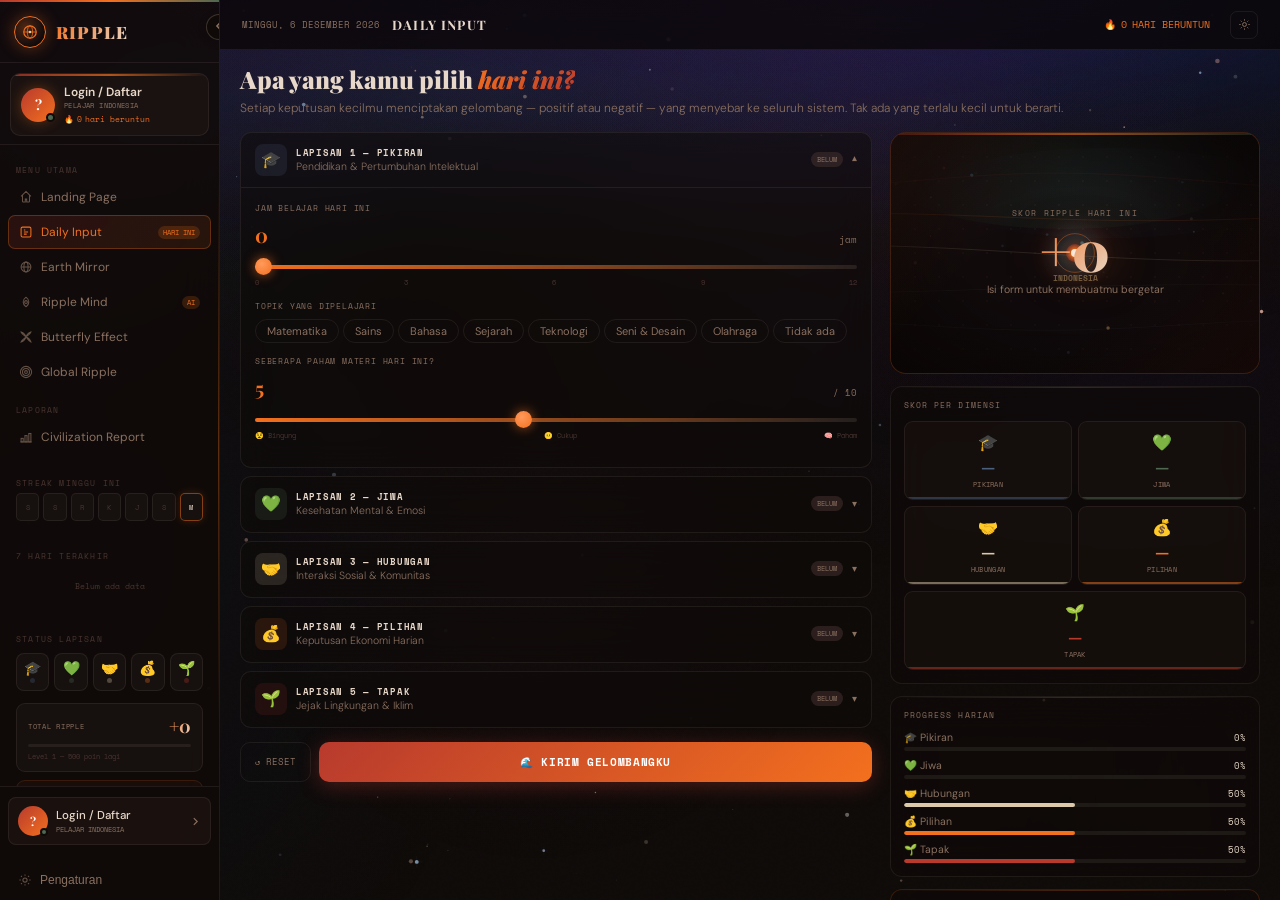
==== commit 2da272a7: "initial commit" ====
--- a/Daily_input.html
+++ b/Daily_input.html
@@ -1,3465 +1,4438 @@
-<!doctype html>
-<html lang="id">
-  <head>
-    <meta charset="UTF-8" />
-    <meta name="viewport" content="width=device-width,initial-scale=1.0" />
-    <title>RIPPLE — Daily Input</title>
-    <link rel="preconnect" href="https://fonts.googleapis.com" />
-    <link
-      href="https://fonts.googleapis.com/css2?family=Playfair+Display:ital,wght@0,700;0,900;1,700&family=Space+Mono:wght@400;700&family=DM+Sans:opsz,wght@9..40,300;9..40,400;9..40,500;9..40,600&display=swap"
-      rel="stylesheet"
-    />
-    <style>
-      :root {
-        --cream: #e8d8c9;
-        --navy: #4b607f;
-        --sand: #dcc9a9;
-        --red: #b83a2d;
-        --forest: #4e6851;
-        --orange: #f3701e;
-
-        --bg: #0f0b09;
-        --bg2: #1a1210ee;
-        --bg3: #221815cc;
-        --bg4: #2c1f1a;
-
-        --txt: #e8d8c9;
-        --muted: #8a7060;
-        --dim: #4a3530;
-        --border: rgba(232, 216, 201, 0.08);
-        --borderg: rgba(220, 201, 169, 0.22);
-        --sw: 220px;
-
-        --aurora1: rgba(78, 104, 81, 0.18);
-        --aurora2: rgba(75, 96, 127, 0.15);
-        --aurora3: rgba(184, 58, 45, 0.12);
-        --aurora4: rgba(140, 60, 180, 0.1);
-      }
-      *,
-      *::before,
-      *::after {
-        box-sizing: border-box;
-        margin: 0;
-        padding: 0;
-      }
-
-      html,
-      body {
-        height: 100%;
-        font-family: "DM Sans", sans-serif;
-        background: var(--bg);
-        color: var(--txt);
-        overflow: hidden;
-      }
-
-      /* ══════════════════════════════════════
-         FIXED RIPPLE BACKGROUND — always visible
-      ══════════════════════════════════════ */
-      #ripple-bg {
-        position: fixed;
-        inset: 0;
-        z-index: 0;
-        pointer-events: none;
-      }
-      #ripple-bg canvas {
-        width: 100%;
-        height: 100%;
-        display: block;
-      }
-
-      /* Deep space — static base, animation is on canvas */
-      #aurora-layer {
-        position: fixed;
-        inset: 0;
-        z-index: 0;
-        pointer-events: none;
-        background:
-          radial-gradient(
-            ellipse 140% 55% at 15% -5%,
-            rgba(35, 15, 75, 0.6) 0%,
-            transparent 65%
-          ),
-          radial-gradient(
-            ellipse 110% 45% at 85% 0%,
-            rgba(15, 35, 90, 0.5) 0%,
-            transparent 60%
-          ),
-          radial-gradient(
-            ellipse 90% 50% at 50% -10%,
-            rgba(55, 15, 65, 0.35) 0%,
-            transparent 55%
-          ),
-          radial-gradient(
-            ellipse 50% 90% at 5% 60%,
-            rgba(8, 25, 55, 0.22) 0%,
-            transparent 70%
-          ),
-          radial-gradient(
-            ellipse 70% 40% at 90% 40%,
-            rgba(20, 10, 50, 0.2) 0%,
-            transparent 65%
-          );
-      }
-
-      /* Grain */
-      body::before {
-        content: "";
-        position: fixed;
-        inset: 0;
-        z-index: 1;
-        pointer-events: none;
-        background-image: url("data:image/svg+xml,%3Csvg viewBox='0 0 256 256' xmlns='http://www.w3.org/2000/svg'%3E%3Cfilter id='n'%3E%3CfeTurbulence type='fractalNoise' baseFrequency='0.9' numOctaves='4' stitchTiles='stitch'/%3E%3C/filter%3E%3Crect width='100%25' height='100%25' filter='url(%23n)' opacity='1'/%3E%3C/svg%3E");
-        opacity: 0.022;
-        mix-blend-mode: overlay;
-      }
-
-      .shell {
-        display: flex;
-        height: 100vh;
-        width: 100vw;
-        position: relative;
-        z-index: 2;
-      }
-
-      /* ── SIDEBAR ── */
-      .sidebar {
-        width: var(--sw);
-        min-width: var(--sw);
-        height: 100vh;
-        background: rgba(16, 10, 8, 0.82);
-        backdrop-filter: blur(20px);
-        border-right: 1px solid var(--border);
-        display: flex;
-        flex-direction: column;
-        flex-shrink: 0;
-        position: relative;
-        overflow: hidden;
-      }
-      .sidebar::before {
-        content: "";
-        position: absolute;
-        top: 0;
-        left: 0;
-        right: 0;
-        height: 2px;
-        background: linear-gradient(
-          90deg,
-          var(--red),
-          var(--orange),
-          var(--forest)
-        );
-      }
-      .sidebar::after {
-        content: "";
-        position: absolute;
-        top: 20%;
-        right: 0;
-        width: 1px;
-        height: 60%;
-        background: linear-gradient(
-          180deg,
-          transparent,
-          rgba(243, 112, 30, 0.35),
-          transparent
-        );
-        pointer-events: none;
-      }
-      .sbar-logo {
-        padding: 16px 14px 14px;
-        border-bottom: 1px solid var(--border);
-        display: flex;
-        align-items: center;
-        gap: 10px;
-        text-decoration: none;
-        flex-shrink: 0;
-      }
-      .logo-orb {
-        width: 32px;
-        height: 32px;
-        border-radius: 50%;
-        border: 1.5px solid var(--orange);
-        display: flex;
-        align-items: center;
-        justify-content: center;
-        flex-shrink: 0;
-        background: radial-gradient(
-          circle at 35% 35%,
-          rgba(243, 112, 30, 0.28),
-          transparent 70%
-        );
-        box-shadow: 0 0 16px rgba(243, 112, 30, 0.35);
-        animation: orbPulse 3s ease-in-out infinite;
-      }
-      @keyframes orbPulse {
-        0%,
-        100% {
-          box-shadow: 0 0 16px rgba(243, 112, 30, 0.3);
-        }
-        50% {
-          box-shadow:
-            0 0 28px rgba(243, 112, 30, 0.6),
-            0 0 50px rgba(184, 58, 45, 0.2);
-        }
-      }
-      .logo-txt {
-        font-family: "Playfair Display", serif;
-        font-weight: 900;
-        font-size: 17px;
-        letter-spacing: 0.07em;
-        background: linear-gradient(135deg, var(--orange), var(--cream));
-        -webkit-background-clip: text;
-        -webkit-text-fill-color: transparent;
-        background-clip: text;
-      }
-      .sbar-nav {
-        flex: 1;
-        padding: 8px;
-        overflow-y: auto;
-        scrollbar-width: none;
-      }
-      .sbar-nav::-webkit-scrollbar {
-        display: none;
-      }
-      .nav-sec {
-        font-family: "Space Mono", monospace;
-        font-size: 7.5px;
-        letter-spacing: 0.16em;
-        color: var(--dim);
-        text-transform: uppercase;
-        padding: 12px 8px 4px;
-      }
-      .nav-a {
-        display: flex;
-        align-items: center;
-        gap: 8px;
-        padding: 8px 10px;
-        border-radius: 7px;
-        text-decoration: none;
-        color: var(--muted);
-        font-size: 12px;
-        transition: all 0.2s;
-        border: 1px solid transparent;
-        margin-bottom: 1px;
-        cursor: pointer;
-      }
-      .nav-a:hover {
-        background: rgba(232, 216, 201, 0.05);
-        color: var(--txt);
-        border-color: var(--border);
-      }
-      .nav-a.active {
-        background: linear-gradient(
-          135deg,
-          rgba(184, 58, 45, 0.15),
-          rgba(243, 112, 30, 0.1)
-        );
-        color: var(--orange);
-        border-color: rgba(243, 112, 30, 0.3);
-      }
-      .nav-a svg {
-        width: 14px;
-        height: 14px;
-        opacity: 0.7;
-        flex-shrink: 0;
-      }
-      .nav-a.active svg {
-        opacity: 1;
-      }
-      .nbadge {
-        margin-left: auto;
-        font-family: "Space Mono", monospace;
-        font-size: 6.5px;
-        padding: 2px 5px;
-        border-radius: 99px;
-        background: rgba(243, 112, 30, 0.18);
-        color: var(--orange);
-      }
-      .sbar-user {
-        padding: 10px 8px;
-        border-top: 1px solid var(--border);
-        flex-shrink: 0;
-      }
-      .user-card {
-        display: flex;
-        align-items: center;
-        gap: 8px;
-        padding: 8px 9px;
-        border-radius: 8px;
-        border: 1px solid var(--border);
-        background: rgba(34, 24, 21, 0.6);
-        cursor: pointer;
-        transition: all 0.2s;
-        text-decoration: none;
-      }
-      .user-card:hover {
-        border-color: var(--borderg);
-      }
-      .u-avatar {
-        width: 30px;
-        height: 30px;
-        border-radius: 50%;
-        flex-shrink: 0;
-        background: linear-gradient(135deg, var(--red), var(--orange));
-        display: flex;
-        align-items: center;
-        justify-content: center;
-        font-family: "Playfair Display", serif;
-        font-size: 12px;
-        font-weight: 700;
-        color: #fff;
-        position: relative;
-      }
-      .u-avatar::after {
-        content: "";
-        position: absolute;
-        bottom: 0px;
-        right: 0px;
-        width: 8px;
-        height: 8px;
-        border-radius: 50%;
-        background: var(--forest);
-        border: 2px solid var(--bg);
-      }
-      .u-info {
-        flex: 1;
-        min-width: 0;
-      }
-      .u-name {
-        font-size: 11.5px;
-        font-weight: 500;
-        color: var(--txt);
-        white-space: nowrap;
-        overflow: hidden;
-        text-overflow: ellipsis;
-      }
-      .u-role {
-        font-family: "Space Mono", monospace;
-        font-size: 7px;
-        color: var(--muted);
-        margin-top: 1px;
-      }
-
-      /* ── MAIN ── */
-      .main {
-        flex: 1;
-        display: flex;
-        flex-direction: column;
-        overflow: hidden;
-        min-width: 0;
-      }
-      .topbar {
-        height: 50px;
-        flex-shrink: 0;
-        background: rgba(10, 6, 4, 0.75);
-        backdrop-filter: blur(18px);
-        border-bottom: 1px solid var(--border);
-        display: flex;
-        align-items: center;
-        padding: 0 22px;
-        gap: 12px;
-      }
-      .tb-date {
-        font-family: "Space Mono", monospace;
-        font-size: 9px;
-        color: var(--muted);
-      }
-      .tb-title {
-        font-family: "Playfair Display", serif;
-        font-size: 13px;
-        font-weight: 700;
-        letter-spacing: 0.09em;
-        color: var(--cream);
-      }
-      .tb-streak {
-        margin-left: auto;
-        font-family: "Space Mono", monospace;
-        font-size: 10px;
-        color: var(--orange);
-        display: flex;
-        align-items: center;
-        gap: 5px;
-      }
-
-      /* ── SCROLL ── */
-      .scroll {
-        flex: 1;
-        overflow-y: auto;
-        padding: 16px 20px;
-        display: flex;
-        flex-direction: column;
-        gap: 0;
-      }
-      .scroll::-webkit-scrollbar {
-        width: 3px;
-      }
-      .scroll::-webkit-scrollbar-thumb {
-        background: rgba(243, 112, 30, 0.3);
-        border-radius: 99px;
-      }
-
-      .two-col {
-        display: grid;
-        grid-template-columns: 1fr 370px;
-        gap: 18px;
-        align-items: start;
-        flex: 1;
-      }
-      .col-left {
-        display: flex;
-        flex-direction: column;
-        gap: 0;
-      }
-      .col-right {
-        display: flex;
-        flex-direction: column;
-        gap: 12px;
-        position: sticky;
-        top: 0;
-      }
-
-      .page-head {
-        margin-bottom: 14px;
-      }
-      .page-head h1 {
-        font-family: "Playfair Display", serif;
-        font-size: 24px;
-        font-weight: 900;
-        line-height: 1.15;
-        margin-bottom: 5px;
-      }
-      .page-head h1 em {
-        font-style: italic;
-        background: linear-gradient(135deg, var(--orange), var(--red));
-        -webkit-background-clip: text;
-        -webkit-text-fill-color: transparent;
-        background-clip: text;
-      }
-      .page-head p {
-        font-size: 12px;
-        color: var(--muted);
-        line-height: 1.6;
-        font-weight: 300;
-      }
-
-      .score-panel {
-        background: rgba(15, 10, 8, 0.55);
-        backdrop-filter: blur(24px);
-        border: 1px solid rgba(243, 112, 30, 0.2);
-        border-radius: 16px;
-        padding: 0;
-        overflow: hidden;
-        position: relative;
-      }
-      .score-panel::before {
-        content: "";
-        position: absolute;
-        top: 0;
-        left: 0;
-        right: 0;
-        height: 2px;
-        background: linear-gradient(
-          90deg,
-          var(--red),
-          var(--orange),
-          var(--forest)
-        );
-      }
-      .ripple-box {
-        position: relative;
-        width: 100%;
-        height: 240px;
-        overflow: hidden;
-      }
-      .ripple-box canvas {
-        position: absolute;
-        top: 0;
-        left: 0;
-        width: 100%;
-        height: 100%;
-        z-index: 1;
-      }
-      .ripple-box::before {
-        content: "";
-        position: absolute;
-        inset: 0;
-        background: radial-gradient(
-          ellipse at 50% 50%,
-          transparent 38%,
-          rgba(8, 4, 2, 0.75) 100%
-        );
-        pointer-events: none;
-        z-index: 2;
-      }
-      .ripple-box::after {
-        content: "";
-        position: absolute;
-        inset: 0;
-        background:
-          linear-gradient(135deg, rgba(243, 112, 30, 0.06) 0%, transparent 35%),
-          linear-gradient(315deg, rgba(184, 58, 45, 0.06) 0%, transparent 35%);
-        pointer-events: none;
-        z-index: 2;
-      }
-      .ripple-overlay {
-        position: absolute;
-        inset: 0;
-        z-index: 3;
-        display: flex;
-        flex-direction: column;
-        align-items: center;
-        justify-content: center;
-        pointer-events: none;
-        gap: 2px;
-      }
-      .ro-label {
-        font-family: "Space Mono", monospace;
-        font-size: 8px;
-        letter-spacing: 0.16em;
-        color: var(--muted);
-        text-transform: uppercase;
-      }
-      .ro-score {
-        font-family: "Playfair Display", serif;
-        font-size: 56px;
-        font-weight: 900;
-        line-height: 1;
-        background: linear-gradient(135deg, var(--orange), var(--cream));
-        -webkit-background-clip: text;
-        -webkit-text-fill-color: transparent;
-        background-clip: text;
-        filter: drop-shadow(0 0 22px rgba(243, 112, 30, 0.5));
-        transition: all 0.4s ease;
-      }
-      .ro-desc {
-        font-size: 10.5px;
-        color: var(--muted);
-        margin-top: 4px;
-        text-align: center;
-        max-width: 190px;
-        line-height: 1.4;
-      }
-      .ripple-timeline {
-        position: absolute;
-        bottom: 0;
-        left: 0;
-        right: 0;
-        height: 40px;
-        display: flex;
-        align-items: flex-end;
-        gap: 3px;
-        padding: 0 14px 10px;
-        z-index: 4;
-      }
-      .tl-bar {
-        flex: 1;
-        border-radius: 3px 3px 0 0;
-        min-height: 3px;
-        transition: height 0.6s cubic-bezier(0.34, 1.56, 0.64, 1);
-        opacity: 0.55;
-      }
-      .tl-bar:hover {
-        opacity: 1;
-      }
-
-      /* ── RIGHT PANELS ── */
-      .r-panel {
-        background: rgba(15, 10, 8, 0.55);
-        backdrop-filter: blur(20px);
-        border: 1px solid var(--border);
-        border-radius: 12px;
-        padding: 13px;
-        overflow: hidden;
-        position: relative;
-      }
-      .r-panel::before {
-        content: "";
-        position: absolute;
-        top: 0;
-        left: 0;
-        right: 0;
-        height: 1px;
-        background: linear-gradient(
-          90deg,
-          transparent,
-          rgba(243, 112, 30, 0.25),
-          transparent
-        );
-      }
-      .r-panel-title {
-        font-family: "Space Mono", monospace;
-        font-size: 7.5px;
-        letter-spacing: 0.14em;
-        color: var(--muted);
-        text-transform: uppercase;
-        margin-bottom: 10px;
-      }
-
-      /* Dimension score chips */
-      .chips {
-        display: grid;
-        grid-template-columns: 1fr 1fr;
-        gap: 6px;
-      }
-      .chip {
-        display: flex;
-        flex-direction: column;
-        align-items: center;
-        gap: 3px;
-        padding: 10px 4px;
-        border-radius: 9px;
-        border: 1px solid var(--border);
-        background: rgba(26, 18, 16, 0.6);
-        position: relative;
-        overflow: hidden;
-        transition:
-          border-color 0.3s,
-          transform 0.2s;
-      }
-      .chip:hover {
-        transform: translateY(-1px);
-        border-color: var(--borderg);
-      }
-      .chip:nth-child(5) {
-        grid-column: span 2;
-      }
-      .chip::before {
-        content: "";
-        position: absolute;
-        bottom: 0;
-        left: 0;
-        right: 0;
-        height: 2px;
-        opacity: 0.5;
-      }
-      .chip:nth-child(1)::before {
-        background: var(--navy);
-      }
-      .chip:nth-child(2)::before {
-        background: var(--forest);
-      }
-      .chip:nth-child(3)::before {
-        background: var(--sand);
-      }
-      .chip:nth-child(4)::before {
-        background: var(--orange);
-      }
-      .chip:nth-child(5)::before {
-        background: var(--red);
-      }
-      .chip-ico {
-        font-size: 16px;
-      }
-      .chip-val {
-        font-family: "Playfair Display", serif;
-        font-size: 16px;
-        font-weight: 700;
-      }
-      .chip-lbl {
-        font-family: "Space Mono", monospace;
-        font-size: 6.5px;
-        color: var(--muted);
-        letter-spacing: 0.05em;
-        text-transform: uppercase;
-        text-align: center;
-      }
-
-      /* Progress bars */
-      .prog-list {
-        display: flex;
-        flex-direction: column;
-        gap: 8px;
-      }
-      .prog-row {
-        display: flex;
-        flex-direction: column;
-        gap: 3px;
-      }
-      .prog-meta {
-        display: flex;
-        justify-content: space-between;
-        align-items: center;
-      }
-      .prog-name {
-        font-size: 10.5px;
-        color: var(--muted);
-        display: flex;
-        align-items: center;
-        gap: 4px;
-      }
-      .prog-pct {
-        font-family: "Space Mono", monospace;
-        font-size: 9px;
-        color: var(--txt);
-      }
-      .prog-track {
-        height: 4px;
-        border-radius: 99px;
-        background: rgba(232, 216, 201, 0.07);
-        overflow: hidden;
-      }
-      .prog-fill {
-        height: 100%;
-        border-radius: 99px;
-        transition: width 0.6s cubic-bezier(0.34, 1.56, 0.64, 1);
-      }
-
-      /* AI mirror */
-      #aiHint {
-        border-color: rgba(243, 112, 30, 0.18);
-      }
-
-      /* ══════════════════════════════════════
-         FORM CARDS
-      ══════════════════════════════════════ */
-      .dim-card {
-        background: rgba(15, 10, 8, 0.5);
-        backdrop-filter: blur(16px);
-        border: 1px solid var(--border);
-        border-radius: 11px;
-        overflow: hidden;
-        margin-bottom: 8px;
-        transition:
-          border-color 0.3s,
-          box-shadow 0.3s;
-        position: relative;
-      }
-      .dim-card::before {
-        content: "";
-        position: absolute;
-        left: 0;
-        top: 0;
-        bottom: 0;
-        width: 3px;
-        border-radius: 3px 0 0 3px;
-        opacity: 0;
-        transition: opacity 0.3s;
-      }
-      .dim-card.filled::before {
-        opacity: 1;
-      }
-      .dim-card.filled.card-pikiran::before {
-        background: var(--navy);
-      }
-      .dim-card.filled.card-jiwa::before {
-        background: var(--forest);
-      }
-      .dim-card.filled.card-hub::before {
-        background: var(--sand);
-      }
-      .dim-card.filled.card-pilihan::before {
-        background: var(--orange);
-      }
-      .dim-card.filled.card-tapak::before {
-        background: var(--red);
-      }
-      .dim-card:hover {
-        border-color: var(--borderg);
-      }
-      .dim-card.filled {
-        border-color: rgba(78, 104, 81, 0.28);
-        box-shadow: 0 4px 20px rgba(0, 0, 0, 0.35);
-      }
-      .dim-head {
-        display: flex;
-        align-items: center;
-        gap: 9px;
-        padding: 11px 14px;
-        border-bottom: 1px solid transparent;
-        cursor: pointer;
-        user-select: none;
-      }
-      .dim-card.open .dim-head {
-        border-color: var(--border);
-      }
-      .dim-emo {
-        width: 32px;
-        height: 32px;
-        border-radius: 8px;
-        display: flex;
-        align-items: center;
-        justify-content: center;
-        font-size: 16px;
-        flex-shrink: 0;
-      }
-      .dim-info {
-        flex: 1;
-      }
-      .dim-title {
-        font-family: "Space Mono", monospace;
-        font-size: 9px;
-        font-weight: 700;
-        letter-spacing: 0.08em;
-      }
-      .dim-sub {
-        font-size: 10.5px;
-        color: var(--muted);
-        margin-top: 1px;
-        font-weight: 300;
-      }
-      .dim-badge {
-        font-family: "Space Mono", monospace;
-        font-size: 7px;
-        padding: 2px 6px;
-        border-radius: 99px;
-        background: rgba(74, 53, 48, 0.5);
-        color: var(--muted);
-        flex-shrink: 0;
-      }
-      .dim-badge.done {
-        background: rgba(78, 104, 81, 0.25);
-        color: #7eb884;
-      }
-      .dim-arrow {
-        font-size: 10px;
-        color: var(--muted);
-        transition: transform 0.3s;
-        flex-shrink: 0;
-      }
-      .dim-card.open .dim-arrow {
-        transform: rotate(180deg);
-      }
-      .dim-body {
-        max-height: 0;
-        overflow: hidden;
-        transition:
-          max-height 0.45s ease,
-          padding 0.3s;
-      }
-      .dim-card.open .dim-body {
-        max-height: 700px;
-        padding: 14px;
-      }
-
-      /* Form elements */
-      .f-row {
-        margin-bottom: 12px;
-      }
-      .f-label {
-        display: block;
-        font-family: "Space Mono", monospace;
-        font-size: 8px;
-        letter-spacing: 0.1em;
-        color: var(--muted);
-        text-transform: uppercase;
-        margin-bottom: 7px;
-      }
-      .rng-head {
-        display: flex;
-        justify-content: space-between;
-        margin-bottom: 5px;
-      }
-      .rng-val {
-        font-family: "Playfair Display", serif;
-        font-size: 20px;
-        font-weight: 700;
-        color: var(--orange);
-      }
-      .rng-unit {
-        font-family: "Space Mono", monospace;
-        font-size: 8.5px;
-        color: var(--muted);
-        align-self: flex-end;
-        margin-bottom: 2px;
-      }
-
-      input[type="range"] {
-        width: 100%;
-        height: 4px;
-        border-radius: 99px;
-        outline: none;
-        border: none;
-        cursor: pointer;
-        -webkit-appearance: none;
-        background: linear-gradient(
-          90deg,
-          var(--orange),
-          rgba(232, 216, 201, 0.1)
-        );
-      }
-      input[type="range"]::-webkit-slider-thumb {
-        -webkit-appearance: none;
-        width: 17px;
-        height: 17px;
-        border-radius: 50%;
-        background: radial-gradient(circle at 40% 35%, #ff9a5c, var(--orange));
-        box-shadow: 0 0 12px rgba(243, 112, 30, 0.65);
-        cursor: pointer;
-        transition: transform 0.15s;
-      }
-      input[type="range"]::-webkit-slider-thumb:active {
-        transform: scale(1.3);
-      }
-      .rng-lbl {
-        display: flex;
-        justify-content: space-between;
-        margin-top: 3px;
-      }
-      .rng-lbl span {
-        font-family: "Space Mono", monospace;
-        font-size: 7px;
-        color: var(--dim);
-      }
-
-      .pill-group {
-        display: flex;
-        flex-wrap: wrap;
-        gap: 4px;
-      }
-      .pill {
-        padding: 4px 11px;
-        border-radius: 99px;
-        border: 1px solid var(--border);
-        font-size: 11px;
-        color: var(--muted);
-        cursor: pointer;
-        transition: all 0.18s;
-        background: transparent;
-        user-select: none;
-      }
-      .pill:hover {
-        border-color: var(--borderg);
-        color: var(--txt);
-      }
-      .pill.sel {
-        background: rgba(243, 112, 30, 0.14);
-        border-color: rgba(243, 112, 30, 0.5);
-        color: var(--orange);
-      }
-
-      .mood-row {
-        display: flex;
-        gap: 4px;
-      }
-      .mood-btn {
-        flex: 1;
-        display: flex;
-        flex-direction: column;
-        align-items: center;
-        gap: 2px;
-        padding: 8px 3px;
-        border-radius: 9px;
-        border: 1px solid var(--border);
-        background: transparent;
-        cursor: pointer;
-        transition: all 0.2s;
-        font-size: 18px;
-        position: relative;
-        overflow: hidden;
-      }
-      .mood-btn span {
-        font-size: 7px;
-        font-family: "Space Mono", monospace;
-        color: var(--muted);
-      }
-      .mood-btn:hover {
-        border-color: var(--borderg);
-        transform: translateY(-2px);
-      }
-      .mood-btn.sel {
-        border-color: rgba(243, 112, 30, 0.45);
-        background: rgba(243, 112, 30, 0.1);
-        box-shadow: 0 4px 14px rgba(243, 112, 30, 0.2);
-      }
-      .mood-btn::after {
-        content: "";
-        position: absolute;
-        inset: 0;
-        opacity: 0;
-        background: radial-gradient(
-          circle at 50% 50%,
-          rgba(243, 112, 30, 0.28),
-          transparent 60%
-        );
-        transition: opacity 0.25s;
-      }
-      .mood-btn.sel::after {
-        opacity: 1;
-      }
-
-      .toggle-list {
-        display: flex;
-        flex-direction: column;
-        gap: 5px;
-      }
-      .tog {
-        display: flex;
-        align-items: center;
-        gap: 8px;
-        padding: 8px 10px;
-        border-radius: 7px;
-        border: 1px solid var(--border);
-        cursor: pointer;
-        transition: all 0.2s;
-        user-select: none;
-      }
-      .tog:hover {
-        background: rgba(232, 216, 201, 0.03);
-      }
-      .tog.chk {
-        background: rgba(78, 104, 81, 0.1);
-        border-color: rgba(78, 104, 81, 0.35);
-      }
-      .tog-box {
-        width: 15px;
-        height: 15px;
-        border-radius: 4px;
-        border: 1.5px solid var(--dim);
-        display: flex;
-        align-items: center;
-        justify-content: center;
-        font-size: 9px;
-        transition: all 0.18s;
-        flex-shrink: 0;
-      }
-      .tog.chk .tog-box {
-        background: var(--forest);
-        border-color: var(--forest);
-        color: #fff;
-      }
-      .tog-lbl {
-        font-size: 11.5px;
-        color: var(--muted);
-        flex: 1;
-      }
-      .tog.chk .tog-lbl {
-        color: var(--txt);
-      }
-      .tog-tag {
-        font-family: "Space Mono", monospace;
-        font-size: 6.5px;
-        padding: 2px 5px;
-        border-radius: 99px;
-        background: rgba(78, 104, 81, 0.18);
-        color: #7eb884;
-        flex-shrink: 0;
-      }
-      .tog-tag.neg {
-        background: rgba(184, 58, 45, 0.18);
-        color: #e07060;
-      }
-
-      textarea {
-        width: 100%;
-        background: rgba(26, 18, 16, 0.7);
-        border: 1px solid var(--border);
-        border-radius: 7px;
-        padding: 8px 10px;
-        font-family: "DM Sans", sans-serif;
-        font-size: 11.5px;
-        color: var(--txt);
-        resize: none;
-        outline: none;
-        transition: border-color 0.2s;
-        line-height: 1.55;
-      }
-      textarea:focus {
-        border-color: rgba(243, 112, 30, 0.4);
-      }
-      textarea::placeholder {
-        color: var(--dim);
-      }
-
-      .submit-row {
-        display: flex;
-        gap: 8px;
-        margin-top: 6px;
-        padding-bottom: 22px;
-      }
-      .btn-sub {
-        flex: 1;
-        padding: 12px 18px;
-        border-radius: 10px;
-        border: none;
-        background: linear-gradient(135deg, var(--red), var(--orange));
-        color: #fff;
-        font-family: "Space Mono", monospace;
-        font-size: 10.5px;
-        font-weight: 700;
-        letter-spacing: 0.06em;
-        cursor: pointer;
-        transition: all 0.3s;
-        position: relative;
-        overflow: hidden;
-        box-shadow: 0 4px 20px rgba(184, 58, 45, 0.35);
-      }
-      .btn-sub::before {
-        content: "";
-        position: absolute;
-        top: -50%;
-        left: -60%;
-        width: 50%;
-        height: 200%;
-        background: linear-gradient(
-          120deg,
-          transparent,
-          rgba(255, 255, 255, 0.18),
-          transparent
-        );
-        transform: skewX(-20deg);
-        transition: left 0.5s;
-      }
-      .btn-sub:hover::before {
-        left: 130%;
-      }
-      .btn-sub:hover {
-        transform: translateY(-2px);
-        box-shadow: 0 10px 32px rgba(243, 112, 30, 0.45);
-      }
-      .btn-sub:active {
-        transform: translateY(0);
-      }
-      .btn-rst {
-        padding: 12px 14px;
-        border-radius: 10px;
-        border: 1px solid var(--border);
-        background: transparent;
-        color: var(--muted);
-        font-family: "Space Mono", monospace;
-        font-size: 8.5px;
-        cursor: pointer;
-        transition: all 0.18s;
-      }
-      .btn-rst:hover {
-        border-color: var(--borderg);
-        color: var(--txt);
-      }
-
-      /* ── MODAL ── */
-      .modal-bg {
-        display: none;
-        min-height: 100vh;
-        background: rgba(8, 4, 2, 0.93);
-        backdrop-filter: blur(20px);
-        align-items: center;
-        justify-content: center;
-        position: fixed;
-        inset: 0;
-        z-index: 200;
-      }
-      .modal-bg.show {
-        display: flex;
-      }
-      .modal-box {
-        text-align: center;
-        padding: 40px 32px;
-        border-radius: 18px;
-        border: 1px solid rgba(243, 112, 30, 0.3);
-        background: linear-gradient(
-          135deg,
-          rgba(34, 24, 21, 0.95),
-          rgba(44, 31, 26, 0.98)
-        );
-        max-width: 390px;
-        width: 92%;
-        box-shadow:
-          0 32px 80px rgba(0, 0, 0, 0.7),
-          0 0 60px rgba(184, 58, 45, 0.2);
-        position: relative;
-        overflow: hidden;
-      }
-      .modal-box::before {
-        content: "";
-        position: absolute;
-        top: 0;
-        left: 0;
-        right: 0;
-        height: 2px;
-        background: linear-gradient(
-          90deg,
-          var(--red),
-          var(--orange),
-          var(--forest)
-        );
-      }
-      .m-globe {
-        font-size: 48px;
-        margin-bottom: 12px;
-        display: block;
-      }
-      .m-title {
-        font-family: "Playfair Display", serif;
-        font-size: 21px;
-        font-weight: 900;
-        margin-bottom: 8px;
-        background: linear-gradient(135deg, var(--orange), var(--cream));
-        -webkit-background-clip: text;
-        -webkit-text-fill-color: transparent;
-        background-clip: text;
-      }
-      .m-desc {
-        font-size: 12.5px;
-        color: var(--muted);
-        line-height: 1.65;
-        margin-bottom: 14px;
-      }
-      .m-fact {
-        font-family: "Space Mono", monospace;
-        font-size: 9px;
-        color: var(--orange);
-        padding: 10px 13px;
-        border-radius: 7px;
-        border: 1px solid rgba(243, 112, 30, 0.22);
-        background: rgba(243, 112, 30, 0.07);
-        margin-bottom: 18px;
-        line-height: 1.6;
-        text-align: left;
-      }
-      .m-close {
-        padding: 9px 28px;
-        border-radius: 7px;
-        border: 1px solid rgba(243, 112, 30, 0.4);
-        background: transparent;
-        color: var(--orange);
-        font-family: "Space Mono", monospace;
-        font-size: 9.5px;
-        cursor: pointer;
-        transition: all 0.2s;
-      }
-      .m-close:hover {
-        background: rgba(243, 112, 30, 0.12);
-      }
-
-      /* ── TOASTS ── */
-      .toasts {
-        position: fixed;
-        bottom: 18px;
-        right: 18px;
-        z-index: 300;
-        display: flex;
-        flex-direction: column;
-        gap: 7px;
-      }
-      .toast {
-        padding: 11px 15px;
-        border-radius: 9px;
-        border: 1px solid var(--border);
-        background: rgba(15, 9, 7, 0.95);
-        backdrop-filter: blur(16px);
-        font-size: 11.5px;
-        max-width: 270px;
-        transform: translateX(110%);
-        transition: transform 0.4s cubic-bezier(0.34, 1.56, 0.64, 1);
-      }
-      .toast.show {
-        transform: translateX(0);
-      }
-      .toast.pos {
-        border-color: rgba(78, 104, 81, 0.5);
-      }
-      .toast.neg {
-        border-color: rgba(184, 58, 45, 0.5);
-      }
-      .toast-t {
-        font-family: "Space Mono", monospace;
-        font-size: 9px;
-        font-weight: 700;
-        margin-bottom: 2px;
-      }
-      .toast.pos .toast-t {
-        color: #7eb884;
-      }
-      .toast.neg .toast-t {
-        color: #e07060;
-      }
-      .toast-m {
-        color: var(--muted);
-        font-size: 10.5px;
-        line-height: 1.45;
-      }
-
-      @keyframes scorePop {
-        0% {
-          transform: scale(1);
-        }
-        40% {
-          transform: scale(1.14);
-        }
-        100% {
-          transform: scale(1);
-        }
-      }
-      .score-pop {
-        animation: scorePop 0.45s cubic-bezier(0.34, 1.56, 0.64, 1);
-      }
-
-      /* ── STREAK BADGE ── */
-      .m-streak {
-        display: inline-flex;
-        align-items: center;
-        gap: 6px;
-        font-family: "Space Mono", monospace;
-        font-size: 10px;
-        color: var(--orange);
-        margin-bottom: 18px;
-        padding: 5px 12px;
-        border-radius: 99px;
-        background: rgba(243, 112, 30, 0.1);
-        border: 1px solid rgba(243, 112, 30, 0.25);
-      }
-
-      /* ── SIDEBAR EXTRAS ── */
-      .sb-streak-row {
-        display: flex;
-        gap: 4px;
-        padding: 0 8px 6px;
-      }
-      .sb-day {
-        flex: 1;
-        height: 28px;
-        border-radius: 5px;
-        border: 1px solid var(--border);
-        background: rgba(232, 216, 201, 0.03);
-        display: flex;
-        align-items: center;
-        justify-content: center;
-        font-family: "Space Mono", monospace;
-        font-size: 7px;
-        color: var(--dim);
-        transition: all 0.3s;
-        position: relative;
-        overflow: hidden;
-      }
-      .sb-day.done {
-        background: rgba(243, 112, 30, 0.15);
-        border-color: rgba(243, 112, 30, 0.35);
-        color: var(--orange);
-      }
-      .sb-day.done::after {
-        content: "✓";
-        position: absolute;
-        bottom: 1px;
-        right: 2px;
-        font-size: 6px;
-        color: var(--orange);
-        opacity: 0.7;
-      }
-      .sb-day.today {
-        border-color: rgba(243, 112, 30, 0.5);
-        box-shadow: 0 0 8px rgba(243, 112, 30, 0.2);
-        color: var(--txt);
-      }
-
-      .sb-history {
-        padding: 4px 8px 8px;
-        display: flex;
-        align-items: flex-end;
-        gap: 3px;
-        height: 44px;
-      }
-      .sb-history-empty {
-        font-family: "Space Mono", monospace;
-        font-size: 7.5px;
-        color: var(--dim);
-        align-self: center;
-        width: 100%;
-        text-align: center;
-      }
-      .sb-hbar {
-        flex: 1;
-        border-radius: 2px 2px 0 0;
-        min-height: 4px;
-        transition: height 0.5s cubic-bezier(0.34, 1.56, 0.64, 1);
-        position: relative;
-        cursor: default;
-      }
-      .sb-hbar::after {
-        content: attr(data-score);
-        position: absolute;
-        bottom: 100%;
-        left: 50%;
-        transform: translateX(-50%);
-        font-family: "Space Mono", monospace;
-        font-size: 6px;
-        color: var(--muted);
-        white-space: nowrap;
-        opacity: 0;
-        transition: opacity 0.2s;
-        margin-bottom: 2px;
-      }
-      .sb-hbar:hover::after {
-        opacity: 1;
-      }
-
-      .sb-orbs {
-        display: flex;
-        gap: 5px;
-        padding: 4px 8px 8px;
-      }
-      .sb-orb {
-        flex: 1;
-        display: flex;
-        flex-direction: column;
-        align-items: center;
-        gap: 3px;
-        padding: 7px 2px;
-        border-radius: 8px;
-        border: 1px solid var(--border);
-        background: rgba(232, 216, 201, 0.03);
-        position: relative;
-        overflow: hidden;
-        transition:
-          border-color 0.3s,
-          transform 0.2s;
-        cursor: default;
-      }
-      .sb-orb.filled {
-        border-color: rgba(243, 112, 30, 0.3);
-        background: rgba(243, 112, 30, 0.06);
-        transform: translateY(-1px);
-      }
-      .sb-orb span {
-        font-size: 14px;
-        line-height: 1;
-      }
-      .sb-orb-dot {
-        width: 5px;
-        height: 5px;
-        border-radius: 50%;
-        background: var(--oc);
-        opacity: 0.3;
-        transition:
-          opacity 0.3s,
-          box-shadow 0.3s;
-      }
-      .sb-orb.filled .sb-orb-dot {
-        opacity: 1;
-        box-shadow: 0 0 6px var(--oc);
-      }
-
-      .sb-impact {
-        margin: 4px 8px 8px;
-        padding: 10px 11px;
-        border-radius: 9px;
-        border: 1px solid var(--border);
-        background: rgba(232, 216, 201, 0.03);
-      }
-      .sb-impact-top {
-        display: flex;
-        justify-content: space-between;
-        align-items: center;
-        margin-bottom: 6px;
-      }
-      .sb-impact-lbl {
-        font-family: "Space Mono", monospace;
-        font-size: 7px;
-        color: var(--muted);
-        text-transform: uppercase;
-        letter-spacing: 0.1em;
-      }
-      .sb-impact-num {
-        font-family: "Playfair Display", serif;
-        font-size: 18px;
-        font-weight: 700;
-        background: linear-gradient(135deg, var(--orange), var(--cream));
-        -webkit-background-clip: text;
-        -webkit-text-fill-color: transparent;
-        background-clip: text;
-      }
-      .sb-impact-bar {
-        height: 3px;
-        border-radius: 99px;
-        background: rgba(232, 216, 201, 0.07);
-        overflow: hidden;
-        margin-bottom: 5px;
-      }
-      .sb-impact-fill {
-        height: 100%;
-        border-radius: 99px;
-        background: linear-gradient(90deg, var(--red), var(--orange));
-        transition: width 0.6s cubic-bezier(0.34, 1.56, 0.64, 1);
-      }
-      .sb-impact-sub {
-        font-family: "Space Mono", monospace;
-        font-size: 6.5px;
-        color: var(--dim);
-      }
-
-      .sb-quote {
-        margin: 4px 8px 10px;
-        padding: 10px 11px;
-        border-radius: 9px;
-        border: 1px solid rgba(243, 112, 30, 0.15);
-        background: rgba(243, 112, 30, 0.04);
-        position: relative;
-      }
-      .sb-quote-ico {
-        font-size: 13px;
-        margin-bottom: 5px;
-        opacity: 0.8;
-      }
-      .sb-quote-txt {
-        font-size: 10.5px;
-        color: var(--muted);
-        line-height: 1.55;
-        font-style: italic;
-        font-weight: 300;
-        margin-bottom: 5px;
-      }
-      .sb-quote-src {
-        font-family: "Space Mono", monospace;
-        font-size: 7px;
-        color: var(--dim);
-        letter-spacing: 0.05em;
-      }
-    </style>
-  </head>
-  <body>
-    <!-- ═══════ AURORA + GLOBAL RIPPLE BG (fixed) ═══════ -->
-    <div id="aurora-layer"></div>
-    <div id="ripple-bg">
-      <canvas id="rc-global"></canvas>
-    </div>
-
-    <div class="shell">
-      <!-- ═══════ SIDEBAR ═══════ -->
-      <aside class="sidebar">
-        <a href="index.html" class="sbar-logo">
-          <div class="logo-orb">
-            <svg width="16" height="16" viewBox="0 0 18 18" fill="none">
-              <circle cx="9" cy="9" r="7" stroke="#f3701e" stroke-width="1.4" />
-              <ellipse
-                cx="9"
-                cy="9"
-                rx="3"
-                ry="7"
-                stroke="#f3701e"
-                stroke-width=".9"
-              />
-              <line
-                x1="2"
-                y1="9"
-                x2="16"
-                y2="9"
-                stroke="#f3701e"
-                stroke-width=".9"
-              />
-              <circle cx="9" cy="9" r="1.5" fill="#DCC9A9" />
-            </svg>
-          </div>
-          <span class="logo-txt">RIPPLE</span>
-        </a>
-        <nav class="sbar-nav">
-          <div class="nav-sec">Menu Utama</div>
-          <a href="index.html" class="nav-a">
-            <svg
-              viewBox="0 0 20 20"
-              fill="none"
-              stroke="currentColor"
-              stroke-width="1.5"
-            >
-              <path
-                d="M3 9l7-7 7 7M5 7v9a1 1 0 001 1h3v-4h2v4h3a1 1 0 001-1V7"
-              />
-            </svg>
-            Landing Page
-          </a>
-          <a href="daily-input.html" class="nav-a active">
-            <svg
-              viewBox="0 0 20 20"
-              fill="none"
-              stroke="currentColor"
-              stroke-width="1.5"
-            >
-              <rect x="3" y="3" width="14" height="14" rx="2" />
-              <path d="M7 10h6M7 7h2M7 13h4" />
-            </svg>
-            Daily Input<span class="nbadge">HARI INI</span>
-          </a>
-          <a href="earth-mirror.html" class="nav-a">
-            <svg
-              viewBox="0 0 20 20"
-              fill="none"
-              stroke="currentColor"
-              stroke-width="1.5"
-            >
-              <circle cx="10" cy="10" r="7" />
-              <ellipse cx="10" cy="10" rx="3" ry="7" />
-              <path d="M3 10h14" />
-            </svg>
-            Earth Mirror
-          </a>
-          <a href="riple_mind.html" class="nav-a">
-            <svg
-              viewBox="0 0 20 20"
-              fill="none"
-              stroke="currentColor"
-              stroke-width="1.5"
-            >
-              <path d="M10 3c0 0-4 3-4 7s4 7 4 7M10 3c0 0 4 3 4 7s-4 7-4 7" />
-              <circle cx="10" cy="10" r="2" />
-            </svg>
-            Ripple Mind<span class="nbadge">AI</span></a
-          >
-          <a href="butterfly.html" class="nav-a">
-            <svg
-              viewBox="0 0 20 20"
-              fill="none"
-              stroke="currentColor"
-              stroke-width="1.5"
-            >
-              <path
-                d="M10 10C8 8 4 6 3 3c3 1 6 4 7 7zM10 10c2-2 6-4 7-7-3 1-6 4-7 7z"
-              />
-              <path
-                d="M10 10c-2 2-6 4-7 7 3-1 6-4 7-7zM10 10c2 2 4 6 7 7-1-3-4-6-7-7z"
-              />
-            </svg>
-            Butterfly Effect
-          </a>
-          <a href="global-ripple.html" class="nav-a">
-            <svg
-              viewBox="0 0 20 20"
-              fill="none"
-              stroke="currentColor"
-              stroke-width="1.5"
-            >
-              <circle cx="10" cy="10" r="2" />
-              <circle cx="10" cy="10" r="5" />
-              <circle cx="10" cy="10" r="8" />
-            </svg>
-            Global Ripple
-          </a>
-          <div class="nav-sec" style="margin-top: 4px">Laporan</div>
-          <a href="civilization.html" class="nav-a">
-            <svg
-              viewBox="0 0 20 20"
-              fill="none"
-              stroke="currentColor"
-              stroke-width="1.5"
-            >
-              <rect x="3" y="12" width="3" height="5" />
-              <rect x="8.5" y="8" width="3" height="9" />
-              <rect x="14" y="5" width="3" height="12" />
-              <path d="M2 17h16" />
-            </svg>
-            Civilization Report
-          </a>
-
-          <!-- ── STREAK TRACKER ── -->
-          <div class="nav-sec" style="margin-top: 12px">Streak Minggu Ini</div>
-          <div class="sb-streak-row">
-            <div class="sb-day" id="sd-0">S</div>
-            <div class="sb-day" id="sd-1">S</div>
-            <div class="sb-day" id="sd-2">R</div>
-            <div class="sb-day" id="sd-3">K</div>
-            <div class="sb-day" id="sd-4">J</div>
-            <div class="sb-day" id="sd-5">S</div>
-            <div class="sb-day" id="sd-6">M</div>
-          </div>
-
-          <!-- ── MINI SCORE HISTORY BARS ── -->
-          <div class="nav-sec" style="margin-top: 12px">7 Hari Terakhir</div>
-          <div class="sb-history" id="sbHistory">
-            <div class="sb-history-empty">Belum ada data</div>
-          </div>
-
-          <!-- ── DIMENSION STATUS ORBS ── -->
-          <div class="nav-sec" style="margin-top: 12px">Status Lapisan</div>
-          <div class="sb-orbs">
-            <div class="sb-orb" id="orb-pikiran" title="Pikiran">
-              <span>🎓</span>
-              <div class="sb-orb-dot" style="--oc: var(--navy)"></div>
-            </div>
-            <div class="sb-orb" id="orb-jiwa" title="Jiwa">
-              <span>💚</span>
-              <div class="sb-orb-dot" style="--oc: var(--forest)"></div>
-            </div>
-            <div class="sb-orb" id="orb-hub" title="Hub">
-              <span>🤝</span>
-              <div class="sb-orb-dot" style="--oc: var(--sand)"></div>
-            </div>
-            <div class="sb-orb" id="orb-pilihan" title="Pilihan">
-              <span>💰</span>
-              <div class="sb-orb-dot" style="--oc: var(--orange)"></div>
-            </div>
-            <div class="sb-orb" id="orb-tapak" title="Tapak">
-              <span>🌱</span>
-              <div class="sb-orb-dot" style="--oc: var(--red)"></div>
-            </div>
-          </div>
-
-          <!-- ── TOTAL IMPACT ── -->
-          <div class="sb-impact">
-            <div class="sb-impact-top">
-              <span class="sb-impact-lbl">Total Ripple</span>
-              <span class="sb-impact-num" id="sbImpact">0</span>
-            </div>
-            <div class="sb-impact-bar">
-              <div
-                class="sb-impact-fill"
-                id="sbImpactFill"
-                style="width: 0%"
-              ></div>
-            </div>
-            <div class="sb-impact-sub" id="sbImpactSub">
-              Mulai mengisi untuk naik level
-            </div>
-          </div>
-
-          <!-- ── QUOTE ── -->
-          <div class="sb-quote">
-            <div class="sb-quote-ico">💡</div>
-            <div class="sb-quote-txt" id="sbQuoteTxt">
-              Setiap tindakan kecil adalah batu bata peradaban masa depan.
-            </div>
-            <div class="sb-quote-src">— RIPPLE 2050</div>
-          </div>
-        </nav>
-        <div class="sbar-user">
-          <a href="profile.html" class="user-card" id="userCard">
-            <div class="u-avatar" id="uAvatar">?</div>
-            <div class="u-info">
-              <div class="u-name" id="uName">Login / Daftar</div>
-              <div class="u-role">PELAJAR INDONESIA</div>
-            </div>
-            <svg
-              width="11"
-              height="11"
-              viewBox="0 0 13 13"
-              fill="none"
-              stroke="currentColor"
-              stroke-width="1.4"
-              style="color: var(--muted)"
-            >
-              <path d="M4.5 2.5l4 4-4 4" />
-            </svg>
-          </a>
-        </div>
-      </aside>
-
-      <!-- ═══════ MAIN ═══════ -->
-      <div class="main">
-        <header class="topbar">
-          <div class="tb-date" id="tbDate">—</div>
-          <div class="tb-title">DAILY INPUT</div>
-          <div class="tb-streak">
-            🔥 <span id="streakN">0</span> HARI BERUNTUN
-          </div>
-        </header>
-
-        <div class="scroll">
-          <div class="page-head">
-            <h1>Apa yang kamu pilih <em>hari ini?</em></h1>
-            <p>
-              Setiap keputusan kecilmu menciptakan gelombang — positif atau
-              negatif — yang menyebar ke seluruh sistem. Tak ada yang terlalu
-              kecil untuk berarti.
-            </p>
-          </div>
-
-          <div class="two-col">
-            <!-- LEFT: forms -->
-            <div class="col-left">
-              <!-- LAPISAN 1 — PIKIRAN -->
-              <div class="dim-card card-pikiran open" id="card-pikiran">
-                <div class="dim-head" onclick="toggleCard('pikiran')">
-                  <div
-                    class="dim-emo"
-                    style="background: rgba(75, 96, 127, 0.18)"
-                  >
-                    🎓
-                  </div>
-                  <div class="dim-info">
-                    <div class="dim-title">LAPISAN 1 — PIKIRAN</div>
-                    <div class="dim-sub">
-                      Pendidikan & Pertumbuhan Intelektual
-                    </div>
-                  </div>
-                  <span class="dim-badge" id="db-pikiran">BELUM</span>
-                  <span class="dim-arrow">▾</span>
-                </div>
-                <div class="dim-body">
-                  <div class="f-row">
-                    <label class="f-label">Jam belajar hari ini</label>
-                    <div class="rng-head">
-                      <span class="rng-val" id="vb">0</span
-                      ><span class="rng-unit">jam</span>
-                    </div>
-                    <input
-                      type="range"
-                      min="0"
-                      max="12"
-                      step=".5"
-                      value="0"
-                      oninput="rng('belajar', this.value, 'jam')"
-                    />
-                    <div class="rng-lbl">
-                      <span>0</span><span>3</span><span>6</span><span>9</span
-                      ><span>12</span>
-                    </div>
-                  </div>
-                  <div class="f-row">
-                    <label class="f-label">Topik yang dipelajari</label>
-                    <div class="pill-group">
-                      <div class="pill" onclick="togglePill(this, 'topik')">
-                        Matematika
-                      </div>
-                      <div class="pill" onclick="togglePill(this, 'topik')">
-                        Sains
-                      </div>
-                      <div class="pill" onclick="togglePill(this, 'topik')">
-                        Bahasa
-                      </div>
-                      <div class="pill" onclick="togglePill(this, 'topik')">
-                        Sejarah
-                      </div>
-                      <div class="pill" onclick="togglePill(this, 'topik')">
-                        Teknologi
-                      </div>
-                      <div class="pill" onclick="togglePill(this, 'topik')">
-                        Seni & Desain
-                      </div>
-                      <div class="pill" onclick="togglePill(this, 'topik')">
-                        Olahraga
-                      </div>
-                      <div class="pill" onclick="togglePill(this, 'topik')">
-                        Tidak ada
-                      </div>
-                    </div>
-                  </div>
-                  <div class="f-row">
-                    <label class="f-label"
-                      >Seberapa paham materi hari ini?</label
-                    >
-                    <div class="rng-head">
-                      <span class="rng-val" id="vp">5</span
-                      ><span class="rng-unit">/ 10</span>
-                    </div>
-                    <input
-                      type="range"
-                      min="1"
-                      max="10"
-                      value="5"
-                      oninput="rng('paham', this.value, '/ 10')"
-                    />
-                    <div class="rng-lbl">
-                      <span>😵 Bingung</span><span>😐 Cukup</span
-                      ><span>🧠 Paham</span>
-                    </div>
-                  </div>
-                </div>
-              </div>
-
-              <!-- LAPISAN 2 — JIWA -->
-              <div class="dim-card card-jiwa" id="card-jiwa">
-                <div class="dim-head" onclick="toggleCard('jiwa')">
-                  <div
-                    class="dim-emo"
-                    style="background: rgba(78, 104, 81, 0.18)"
-                  >
-                    💚
-                  </div>
-                  <div class="dim-info">
-                    <div class="dim-title">LAPISAN 2 — JIWA</div>
-                    <div class="dim-sub">Kesehatan Mental & Emosi</div>
-                  </div>
-                  <span class="dim-badge" id="db-jiwa">BELUM</span>
-                  <span class="dim-arrow">▾</span>
-                </div>
-                <div class="dim-body">
-                  <div class="f-row">
-                    <label class="f-label">Mood hari ini</label>
-                    <div class="mood-row">
-                      <button
-                        class="mood-btn"
-                        onclick="setMood(this, '😊', 'pos')"
-                      >
-                        😊<span>Bahagia</span>
-                      </button>
-                      <button
-                        class="mood-btn"
-                        onclick="setMood(this, '😐', 'neu')"
-                      >
-                        😐<span>Biasa</span>
-                      </button>
-                      <button
-                        class="mood-btn"
-                        onclick="setMood(this, '😔', 'neg')"
-                      >
-                        😔<span>Sedih</span>
-                      </button>
-                      <button
-                        class="mood-btn"
-                        onclick="setMood(this, '😤', 'neg')"
-                      >
-                        😤<span>Kesal</span>
-                      </button>
-                      <button
-                        class="mood-btn"
-                        onclick="setMood(this, '😰', 'neg')"
-                      >
-                        😰<span>Cemas</span>
-                      </button>
-                      <button
-                        class="mood-btn"
-                        onclick="setMood(this, '🤩', 'pos')"
-                      >
-                        🤩<span>Semangat</span>
-                      </button>
-                    </div>
-                  </div>
-                  <div class="f-row">
-                    <label class="f-label">Jam tidur tadi malam</label>
-                    <div class="rng-head">
-                      <span class="rng-val" id="vt">7</span
-                      ><span class="rng-unit">jam</span>
-                    </div>
-                    <input
-                      type="range"
-                      min="0"
-                      max="12"
-                      step=".5"
-                      value="7"
-                      oninput="rng('tidur', this.value, 'jam')"
-                    />
-                    <div class="rng-lbl">
-                      <span>😵 0</span><span>😴 6</span><span>✨ 8+</span>
-                    </div>
-                  </div>
-                  <div class="f-row">
-                    <label class="f-label">Level stress hari ini</label>
-                    <div class="rng-head">
-                      <span class="rng-val" id="vs">3</span
-                      ><span class="rng-unit">/ 10</span>
-                    </div>
-                    <input
-                      type="range"
-                      min="1"
-                      max="10"
-                      value="3"
-                      oninput="rng('stress', this.value, '/ 10')"
-                    />
-                    <div class="rng-lbl">
-                      <span>😌 Santai</span><span>😮‍💨 Sedang</span
-                      ><span>💥 Over</span>
-                    </div>
-                  </div>
-                </div>
-              </div>
-
-              <!-- LAPISAN 3 — HUBUNGAN -->
-              <div class="dim-card card-hub" id="card-hub">
-                <div class="dim-head" onclick="toggleCard('hub')">
-                  <div
-                    class="dim-emo"
-                    style="background: rgba(220, 201, 169, 0.14)"
-                  >
-                    🤝
-                  </div>
-                  <div class="dim-info">
-                    <div class="dim-title">LAPISAN 3 — HUBUNGAN</div>
-                    <div class="dim-sub">Interaksi Sosial & Komunitas</div>
-                  </div>
-                  <span class="dim-badge" id="db-hub">BELUM</span>
-                  <span class="dim-arrow">▾</span>
-                </div>
-                <div class="dim-body">
-                  <div class="f-row">
-                    <label class="f-label"
-                      >Apa yang kamu lakukan hari ini?</label
-                    >
-                    <div class="toggle-list">
-                      <div class="tog" onclick="togCheck(this, true)">
-                        <div class="tog-box"></div>
-                        <span class="tog-lbl"
-                          >Membantu teman yang kesulitan</span
-                        ><span class="tog-tag">+RIPPLE</span>
-                      </div>
-                      <div class="tog" onclick="togCheck(this, true)">
-                        <div class="tog-box"></div>
-                        <span class="tog-lbl">Bekerja sama dalam kelompok</span
-                        ><span class="tog-tag">+RIPPLE</span>
-                      </div>
-                      <div class="tog" onclick="togCheck(this, true)">
-                        <div class="tog-box"></div>
-                        <span class="tog-lbl"
-                          >Berpartisipasi di kegiatan sekolah</span
-                        ><span class="tog-tag">+RIPPLE</span>
-                      </div>
-                      <div class="tog" onclick="togCheck(this, false)">
-                        <div class="tog-box"></div>
-                        <span class="tog-lbl"
-                          >Konflik / pertengkaran dengan seseorang</span
-                        ><span class="tog-tag neg">−RIPPLE</span>
-                      </div>
-                      <div class="tog" onclick="togCheck(this, false)">
-                        <div class="tog-box"></div>
-                        <span class="tog-lbl"
-                          >Mengabaikan pesan / mengisolasi diri</span
-                        ><span class="tog-tag neg">−RIPPLE</span>
-                      </div>
-                    </div>
-                  </div>
-                  <div class="f-row">
-                    <label class="f-label">Catatan singkat (opsional)</label>
-                    <textarea
-                      rows="2"
-                      placeholder="Ceritakan interaksi paling berkesan hari ini..."
-                    ></textarea>
-                  </div>
-                </div>
-              </div>
-
-              <!-- LAPISAN 4 — PILIHAN -->
-              <div class="dim-card card-pilihan" id="card-pilihan">
-                <div class="dim-head" onclick="toggleCard('pilihan')">
-                  <div
-                    class="dim-emo"
-                    style="background: rgba(243, 112, 30, 0.12)"
-                  >
-                    💰
-                  </div>
-                  <div class="dim-info">
-                    <div class="dim-title">LAPISAN 4 — PILIHAN</div>
-                    <div class="dim-sub">Keputusan Ekonomi Harian</div>
-                  </div>
-                  <span class="dim-badge" id="db-pilihan">BELUM</span>
-                  <span class="dim-arrow">▾</span>
-                </div>
-                <div class="dim-body">
-                  <div class="f-row">
-                    <label class="f-label"
-                      >Uang jajan yang dihabiskan hari ini</label
-                    >
-                    <div class="rng-head">
-                      <span class="rng-val" id="vu">25.000</span
-                      ><span class="rng-unit">Rp</span>
-                    </div>
-                    <input
-                      type="range"
-                      min="0"
-                      max="200000"
-                      step="5000"
-                      value="25000"
-                      oninput="rngFmt('uang', this.value)"
-                    />
-                    <div class="rng-lbl">
-                      <span>Rp0</span><span>Rp50rb</span><span>Rp100rb</span
-                      ><span>Rp200rb</span>
-                    </div>
-                  </div>
-                  <div class="f-row">
-                    <label class="f-label">Digunakan untuk apa?</label>
-                    <div class="pill-group">
-                      <div class="pill" onclick="togglePill(this, 'belanja')">
-                        Makanan lokal / warteg
-                      </div>
-                      <div class="pill" onclick="togglePill(this, 'belanja')">
-                        Minuman kekinian
-                      </div>
-                      <div class="pill" onclick="togglePill(this, 'belanja')">
-                        Belanja online
-                      </div>
-                      <div class="pill" onclick="togglePill(this, 'belanja')">
-                        Game / top up
-                      </div>
-                      <div class="pill" onclick="togglePill(this, 'belanja')">
-                        Buku / alat belajar
-                      </div>
-                      <div class="pill" onclick="togglePill(this, 'belanja')">
-                        Tabungan
-                      </div>
-                      <div class="pill" onclick="togglePill(this, 'belanja')">
-                        Donasi / sedekah
-                      </div>
-                      <div class="pill" onclick="togglePill(this, 'belanja')">
-                        Tidak keluar uang
-                      </div>
-                    </div>
-                  </div>
-                </div>
-              </div>
-
-              <!-- LAPISAN 5 — TAPAK -->
-              <div class="dim-card card-tapak" id="card-tapak">
-                <div class="dim-head" onclick="toggleCard('tapak')">
-                  <div
-                    class="dim-emo"
-                    style="background: rgba(184, 58, 45, 0.12)"
-                  >
-                    🌱
-                  </div>
-                  <div class="dim-info">
-                    <div class="dim-title">LAPISAN 5 — TAPAK</div>
-                    <div class="dim-sub">Jejak Lingkungan & Iklim</div>
-                  </div>
-                  <span class="dim-badge" id="db-tapak">BELUM</span>
-                  <span class="dim-arrow">▾</span>
-                </div>
-                <div class="dim-body">
-                  <div class="f-row">
-                    <label class="f-label">Transportasi hari ini</label>
-                    <div class="pill-group" id="pills-trans">
-                      <div class="pill" onclick="setTrans(this, true)">
-                        🚶 Jalan kaki
-                      </div>
-                      <div class="pill" onclick="setTrans(this, true)">
-                        🚲 Sepeda
-                      </div>
-                      <div class="pill" onclick="setTrans(this, true)">
-                        🚌 Angkutan umum
-                      </div>
-                      <div class="pill" onclick="setTrans(this, false)">
-                        🛵 Motor / mobil
-                      </div>
-                      <div class="pill" onclick="setTrans(this, false)">
-                        🚗 Ojek online
-                      </div>
-                      <div class="pill" onclick="setTrans(this, true)">
-                        🏠 Di rumah aja
-                      </div>
-                    </div>
-                  </div>
-                  <div class="f-row">
-                    <label class="f-label"
-                      >Pilihan ramah lingkungan hari ini</label
-                    >
-                    <div class="toggle-list">
-                      <div class="tog" onclick="togCheck(this, true)">
-                        <div class="tog-box"></div>
-                        <span class="tog-lbl"
-                          >Bawa tumbler / tidak pakai plastik</span
-                        ><span class="tog-tag">+RIPPLE</span>
-                      </div>
-                      <div class="tog" onclick="togCheck(this, true)">
-                        <div class="tog-box"></div>
-                        <span class="tog-lbl">Makan makanan lokal</span
-                        ><span class="tog-tag">+RIPPLE</span>
-                      </div>
-                      <div class="tog" onclick="togCheck(this, true)">
-                        <div class="tog-box"></div>
-                        <span class="tog-lbl"
-                          >Hemat listrik / matikan perangkat</span
-                        ><span class="tog-tag">+RIPPLE</span>
-                      </div>
-                      <div class="tog" onclick="togCheck(this, false)">
-                        <div class="tog-box"></div>
-                        <span class="tog-lbl">Membuang sampah sembarangan</span
-                        ><span class="tog-tag neg">−RIPPLE</span>
-                      </div>
-                      <div class="tog" onclick="togCheck(this, false)">
-                        <div class="tog-box"></div>
-                        <span class="tog-lbl"
-                          >Pakai plastik sekali pakai berlebih</span
-                        ><span class="tog-tag neg">−RIPPLE</span>
-                      </div>
-                    </div>
-                  </div>
-                </div>
-              </div>
-
-              <div class="submit-row">
-                <button class="btn-rst" onclick="resetAll()">↺ RESET</button>
-                <button class="btn-sub" onclick="submitForm()">
-                  🌊 KIRIM GELOMBANGKU
-                </button>
-              </div>
-            </div>
-            <!-- /col-left -->
-
-            <!-- RIGHT: live panel -->
-            <div class="col-right">
-              <!-- RIPPLE CANVAS PANEL -->
-              <div class="score-panel">
-                <div class="ripple-box" id="rippleBox">
-                  <canvas id="rc"></canvas>
-                  <div class="ripple-timeline" id="tlBars"></div>
-                  <div class="ripple-overlay">
-                    <div class="ro-label">SKOR RIPPLE HARI INI</div>
-                    <div class="ro-score" id="scoreDisp">+0</div>
-                    <div class="ro-desc" id="scoreDesc">
-                      Isi form untuk membuatmu bergetar
-                    </div>
-                  </div>
-                </div>
-              </div>
-
-              <!-- Score chips -->
-              <div class="r-panel">
-                <div class="r-panel-title">Skor Per Dimensi</div>
-                <div class="chips">
-                  <div class="chip">
-                    <div class="chip-ico">🎓</div>
-                    <div
-                      class="chip-val"
-                      id="cv-pikiran"
-                      style="color: var(--navy)"
-                    >
-                      —
-                    </div>
-                    <div class="chip-lbl">Pikiran</div>
-                  </div>
-                  <div class="chip">
-                    <div class="chip-ico">💚</div>
-                    <div
-                      class="chip-val"
-                      id="cv-jiwa"
-                      style="color: var(--forest)"
-                    >
-                      —
-                    </div>
-                    <div class="chip-lbl">Jiwa</div>
-                  </div>
-                  <div class="chip">
-                    <div class="chip-ico">🤝</div>
-                    <div
-                      class="chip-val"
-                      id="cv-hub"
-                      style="color: var(--sand)"
-                    >
-                      —
-                    </div>
-                    <div class="chip-lbl">Hubungan</div>
-                  </div>
-                  <div class="chip">
-                    <div class="chip-ico">💰</div>
-                    <div
-                      class="chip-val"
-                      id="cv-pilihan"
-                      style="color: var(--orange)"
-                    >
-                      —
-                    </div>
-                    <div class="chip-lbl">Pilihan</div>
-                  </div>
-                  <div class="chip">
-                    <div class="chip-ico">🌱</div>
-                    <div
-                      class="chip-val"
-                      id="cv-tapak"
-                      style="color: var(--red)"
-                    >
-                      —
-                    </div>
-                    <div class="chip-lbl">Tapak</div>
-                  </div>
-                </div>
-              </div>
-
-              <!-- Progress bars -->
-              <div class="r-panel">
-                <div class="r-panel-title">Progress Harian</div>
-                <div class="prog-list">
-                  <div class="prog-row">
-                    <div class="prog-meta">
-                      <span class="prog-name">🎓 Pikiran</span
-                      ><span class="prog-pct" id="pp-pikiran">0%</span>
-                    </div>
-                    <div class="prog-track">
-                      <div
-                        class="prog-fill"
-                        id="pf-pikiran"
-                        style="width: 0%; background: var(--navy)"
-                      ></div>
-                    </div>
-                  </div>
-                  <div class="prog-row">
-                    <div class="prog-meta">
-                      <span class="prog-name">💚 Jiwa</span
-                      ><span class="prog-pct" id="pp-jiwa">0%</span>
-                    </div>
-                    <div class="prog-track">
-                      <div
-                        class="prog-fill"
-                        id="pf-jiwa"
-                        style="width: 0%; background: var(--forest)"
-                      ></div>
-                    </div>
-                  </div>
-                  <div class="prog-row">
-                    <div class="prog-meta">
-                      <span class="prog-name">🤝 Hubungan</span
-                      ><span class="prog-pct" id="pp-hub">50%</span>
-                    </div>
-                    <div class="prog-track">
-                      <div
-                        class="prog-fill"
-                        id="pf-hub"
-                        style="width: 50%; background: var(--sand)"
-                      ></div>
-                    </div>
-                  </div>
-                  <div class="prog-row">
-                    <div class="prog-meta">
-                      <span class="prog-name">💰 Pilihan</span
-                      ><span class="prog-pct" id="pp-pilihan">50%</span>
-                    </div>
-                    <div class="prog-track">
-                      <div
-                        class="prog-fill"
-                        id="pf-pilihan"
-                        style="width: 50%; background: var(--orange)"
-                      ></div>
-                    </div>
-                  </div>
-                  <div class="prog-row">
-                    <div class="prog-meta">
-                      <span class="prog-name">🌱 Tapak</span
-                      ><span class="prog-pct" id="pp-tapak">50%</span>
-                    </div>
-                    <div class="prog-track">
-                      <div
-                        class="prog-fill"
-                        id="pf-tapak"
-                        style="width: 50%; background: var(--red)"
-                      ></div>
-                    </div>
-                  </div>
-                </div>
-              </div>
-
-              <!-- AI Mirror hint -->
-              <div class="r-panel" id="aiHint">
-                <div class="r-panel-title">🪞 AI Earth Mirror</div>
-                <div
-                  id="aiHintTxt"
-                  style="
-                    font-size: 11.5px;
-                    color: var(--muted);
-                    line-height: 1.65;
-                  "
-                >
-                  Isi semua 5 lapisan untuk melihat proyeksi bumi yang sedang
-                  kamu bangun...
-                </div>
-              </div>
-            </div>
-          </div>
-        </div>
-      </div>
-    </div>
-
-    <!-- Modal -->
-    <div class="modal-bg" id="modalBg">
-      <div class="modal-box">
-        <span class="m-globe">🌍</span>
-        <div class="m-title">Gelombangmu Terkirim!</div>
-        <div class="m-streak">
-          🔥 <span id="streakN2">0</span> HARI BERUNTUN
-        </div>
-        <div class="m-desc" id="mDesc">
-          Hari ini kamu telah membuat keputusan yang menciptakan gelombang
-          nyata.
-        </div>
-        <div class="m-fact" id="mFact">Memuat analisis...</div>
-        <button class="m-close" onclick="closeModal()">TUTUP →</button>
-      </div>
-    </div>
-    <div class="toasts" id="toasts"></div>
-
-    <script>
-      /* ══════════════════════════════════════════════
-         STATE
-      ══════════════════════════════════════════════ */
-      const S = {
-        belajar: 0,
-        paham: 5,
-        tidur: 7,
-        stress: 3,
-        uang: 25000,
-        mood: null,
-        moodType: null,
-        topik: [],
-        belanja: [],
-        transGreen: null,
-      };
-      let totalScore = 0;
-
-      /* ══════════════════════════════════════════════
-         GALAXY BACKGROUND ENGINE
-      ══════════════════════════════════════════════ */
-      const BG = {
-        cv: null,
-        ctx: null,
-        stars: [],
-        nebulae: [],
-        dustClouds: [],
-      };
-
-      function initBgCanvas() {
-        BG.cv = document.getElementById("rc-global");
-        const resize = () => {
-          BG.cv.width = window.innerWidth;
-          BG.cv.height = window.innerHeight;
-          initStars();
-          initNebulae();
-          initDustClouds();
-        };
-        resize();
-        window.addEventListener("resize", resize);
-        BG.ctx = BG.cv.getContext("2d");
-      }
-
-      function initStars() {
-        BG.stars = [];
-        const w = BG.cv.width,
-          h = BG.cv.height;
-        for (let i = 0; i < 160; i++) {
-          const layer = Math.floor(Math.random() * 3);
-          BG.stars.push({
-            x: Math.random() * w,
-            y: Math.random() * h,
-            r:
-              layer === 0
-                ? Math.random() * 0.6 + 0.2
-                : layer === 1
-                  ? Math.random() * 1.0 + 0.4
-                  : Math.random() * 1.6 + 0.7,
-            a:
-              layer === 0
-                ? 0.15 + Math.random() * 0.2
-                : layer === 1
-                  ? 0.25 + Math.random() * 0.3
-                  : 0.4 + Math.random() * 0.4,
-            twinkle: Math.random() * Math.PI * 2,
-            twinkleSpeed: 0.002 + Math.random() * (layer === 2 ? 0.008 : 0.004),
-            col: [
-              "255,240,200",
-              "200,220,255",
-              "255,200,180",
-              "180,220,255",
-              "255,255,240",
-            ][Math.floor(Math.random() * 5)],
-            vx: (Math.random() - 0.5) * (layer + 1) * 0.008,
-            vy: (Math.random() - 0.5) * (layer + 1) * 0.006,
-          });
-        }
-      }
-
-      function initNebulae() {
-        BG.nebulae = [];
-        const w = BG.cv.width,
-          h = BG.cv.height;
-        const nebulaConfigs = [
-          {
-            x: 0.15,
-            y: 0.08,
-            rx: 0.55,
-            ry: 0.22,
-            r: 60,
-            g: 100,
-            b: 180,
-            a: 0.09,
-            driftX: 0.008,
-            driftY: 0.004,
-            phase: 0,
-          },
-          {
-            x: 0.75,
-            y: 0.06,
-            rx: 0.45,
-            ry: 0.18,
-            r: 100,
-            g: 50,
-            b: 180,
-            a: 0.08,
-            driftX: -0.006,
-            driftY: 0.005,
-            phase: 1.5,
-          },
-          {
-            x: 0.4,
-            y: 0.12,
-            rx: 0.6,
-            ry: 0.28,
-            r: 50,
-            g: 160,
-            b: 120,
-            a: 0.07,
-            driftX: 0.005,
-            driftY: -0.003,
-            phase: 3.0,
-          },
-          {
-            x: 0.85,
-            y: 0.2,
-            rx: 0.35,
-            ry: 0.15,
-            r: 180,
-            g: 80,
-            b: 60,
-            a: 0.06,
-            driftX: -0.007,
-            driftY: 0.004,
-            phase: 4.5,
-          },
-          {
-            x: 0.05,
-            y: 0.3,
-            rx: 0.3,
-            ry: 0.12,
-            r: 80,
-            g: 180,
-            b: 200,
-            a: 0.05,
-            driftX: 0.009,
-            driftY: -0.005,
-            phase: 2.2,
-          },
-        ];
-        nebulaConfigs.forEach((n) => {
-          BG.nebulae.push({
-            ...n,
-            cx: n.x * w,
-            cy: n.y * h,
-            w,
-            h,
-          });
-        });
-      }
-
-      function initDustClouds() {
-        BG.dustClouds = [];
-        const w = BG.cv.width,
-          h = BG.cv.height;
-        for (let i = 0; i < 4; i++) {
-          BG.dustClouds.push({
-            x: Math.random() * w,
-            y: Math.random() * h * 0.6,
-            radius: 180 + Math.random() * 280,
-            r: 120 + Math.floor(Math.random() * 80),
-            g: 60 + Math.floor(Math.random() * 60),
-            b: 160 + Math.floor(Math.random() * 80),
-            a: 0.02 + Math.random() * 0.025,
-            speed: 0.004 + Math.random() * 0.004,
-            phase: Math.random() * Math.PI * 2,
-          });
-        }
-      }
-
-      function drawBgCanvas() {
-        const { cv, ctx } = BG;
-        if (!cv || !ctx) {
-          requestAnimationFrame(drawBgCanvas);
-          return;
-        }
-        const now = Date.now();
-        const t = now / 1000;
-        const w = cv.width,
-          h = cv.height;
-
-        ctx.clearRect(0, 0, w, h);
-
-        BG.nebulae.forEach((n) => {
-          const ox = Math.sin(t * n.driftX + n.phase) * w * 0.06;
-          const oy = Math.cos(t * n.driftY + n.phase) * h * 0.04;
-          const cx = n.cx + ox;
-          const cy = n.cy + oy;
-          const breathe = 1 + 0.04 * Math.sin(t * 0.05 + n.phase);
-          const rx = n.rx * w * breathe;
-          const ry = n.ry * h * breathe;
-          const alpha = n.a * (0.85 + 0.15 * Math.sin(t * 0.08 + n.phase));
-
-          ctx.save();
-          ctx.translate(cx, cy);
-          ctx.scale(1, ry / rx);
-          const grad = ctx.createRadialGradient(0, 0, 0, 0, 0, rx);
-          grad.addColorStop(0, `rgba(${n.r},${n.g},${n.b},${alpha})`);
-          grad.addColorStop(0.35, `rgba(${n.r},${n.g},${n.b},${alpha * 0.55})`);
-          grad.addColorStop(0.65, `rgba(${n.r},${n.g},${n.b},${alpha * 0.18})`);
-          grad.addColorStop(1, `rgba(${n.r},${n.g},${n.b},0)`);
-          ctx.beginPath();
-          ctx.arc(0, 0, rx, 0, Math.PI * 2);
-          ctx.fillStyle = grad;
-          ctx.fill();
-          ctx.restore();
-        });
-
-        BG.dustClouds.forEach((dc) => {
-          const ox = Math.sin(t * dc.speed + dc.phase) * 80;
-          const oy = Math.cos(t * dc.speed * 0.7 + dc.phase) * 40;
-          const grad = ctx.createRadialGradient(
-            dc.x + ox,
-            dc.y + oy,
-            0,
-            dc.x + ox,
-            dc.y + oy,
-            dc.radius,
-          );
-          grad.addColorStop(0, `rgba(${dc.r},${dc.g},${dc.b},${dc.a})`);
-          grad.addColorStop(0.5, `rgba(${dc.r},${dc.g},${dc.b},${dc.a * 0.4})`);
-          grad.addColorStop(1, `rgba(${dc.r},${dc.g},${dc.b},0)`);
-          ctx.beginPath();
-          ctx.arc(dc.x + ox, dc.y + oy, dc.radius, 0, Math.PI * 2);
-          ctx.fillStyle = grad;
-          ctx.fill();
-        });
-
-        BG.stars.forEach((s) => {
-          s.x += s.vx;
-          s.y += s.vy;
-          s.twinkle += s.twinkleSpeed;
-          if (s.x < 0) s.x = w;
-          if (s.x > w) s.x = 0;
-          if (s.y < 0) s.y = h;
-          if (s.y > h) s.y = 0;
-          const aa = s.a * (0.55 + 0.45 * Math.sin(s.twinkle));
-          if (s.r > 1.1 && aa > 0.5) {
-            ctx.globalAlpha = aa * 0.15;
-            ctx.strokeStyle = `rgba(${s.col},1)`;
-            ctx.lineWidth = 0.4;
-            ctx.beginPath();
-            ctx.moveTo(s.x - s.r * 3, s.y);
-            ctx.lineTo(s.x + s.r * 3, s.y);
-            ctx.stroke();
-            ctx.beginPath();
-            ctx.moveTo(s.x, s.y - s.r * 3);
-            ctx.lineTo(s.x, s.y + s.r * 3);
-            ctx.stroke();
-            ctx.globalAlpha = 1;
-          }
-          ctx.beginPath();
-          ctx.arc(s.x, s.y, s.r, 0, Math.PI * 2);
-          ctx.fillStyle = `rgba(${s.col},${aa})`;
-          ctx.fill();
-        });
-
-        requestAnimationFrame(drawBgCanvas);
-      }
-
-      function bgSpawnRipple() {}
-      function bgSpawnSparks() {}
-
-      /* ══════════════════════════════════════════════
-         PANEL CANVAS ENGINE
-      ══════════════════════════════════════════════ */
-      const RC = {
-        ripples: [],
-        sparks: [],
-        particles: [],
-        waveLines: [],
-        cv: null,
-        ctx: null,
-      };
-
-      function initCanvas() {
-        const box = document.getElementById("rippleBox");
-        RC.cv = document.getElementById("rc");
-        const resize = () => {
-          RC.cv.width = box.offsetWidth;
-          RC.cv.height = box.offsetHeight;
-          initParticles();
-          initWaveLines();
-        };
-        resize();
-        new ResizeObserver(resize).observe(box);
-        RC.ctx = RC.cv.getContext("2d");
-      }
-
-      function initParticles() {
-        RC.particles = [];
-        for (let i = 0; i < 30; i++) {
-          RC.particles.push({
-            x: Math.random() * RC.cv.width,
-            y: Math.random() * RC.cv.height,
-            vx: (Math.random() - 0.5) * 0.32,
-            vy: (Math.random() - 0.5) * 0.32,
-            r: Math.random() * 1.6 + 0.3,
-            a: Math.random() * 0.45 + 0.06,
-            col: [
-              "232,184,120",
-              "184,58,45",
-              "243,112,30",
-              "78,104,81",
-              "75,96,127",
-              "100,180,220",
-            ][Math.floor(Math.random() * 6)],
-            twinkle: Math.random() * Math.PI * 2,
-            twinkleSpeed: 0.012 + Math.random() * 0.022,
-          });
-        }
-      }
-
-      function initWaveLines() {
-        RC.waveLines = [];
-        const h = RC.cv.height;
-        [["184,58,45", "243,112,30", "220,201,169", "78,104,81", "75,96,127"]]
-          .flat()
-          .forEach((col, i) => {
-            RC.waveLines.push({
-              y: h * (0.2 + i * 0.15),
-              amp: 3 + Math.random() * 5,
-              freq: 0.007 + Math.random() * 0.005,
-              speed: 0.3 + Math.random() * 0.5,
-              phase: Math.random() * Math.PI * 2,
-              col,
-              alpha: 0.07 + Math.random() * 0.06,
-            });
-          });
-      }
-
-      function spawnRipple(type, x, y) {
-        const cv = RC.cv;
-        const cx = x || cv.width / 2,
-          cy = y || cv.height / 2;
-        const configs = {
-          pos: {
-            col: "78,200,110",
-            count: 5,
-            maxR: 0.88,
-            thick: 2.2,
-            speed: 2200,
-            glow: true,
-          },
-          neg: {
-            col: "184,58,45",
-            count: 5,
-            maxR: 0.88,
-            thick: 2.2,
-            speed: 2200,
-            glow: true,
-          },
-          neu: {
-            col: "75,96,127",
-            count: 3,
-            maxR: 0.72,
-            thick: 1.6,
-            speed: 1900,
-            glow: false,
-          },
-          idle: {
-            col: "220,201,169",
-            count: 2,
-            maxR: 0.52,
-            thick: 1.2,
-            speed: 1700,
-            glow: false,
-          },
-          burst: {
-            col: "243,112,30",
-            count: 8,
-            maxR: 0.95,
-            thick: 2.8,
-            speed: 2500,
-            glow: true,
-          },
-        };
-        const cfg = configs[type] || configs.idle;
-        const maxR = Math.max(cv.width, cv.height) * cfg.maxR;
-        for (let i = 0; i < cfg.count; i++) {
-          RC.ripples.push({
-            x: cx,
-            y: cy,
-            r: 0,
-            maxR,
-            col: cfg.col,
-            born: Date.now(),
-            delay: i * 130,
-            thick: cfg.thick,
-            speed: cfg.speed + i * 60,
-            glow: cfg.glow,
-            secondary: i > 2,
-          });
-        }
-        if (cfg.glow) spawnSparks(cx, cy, cfg.col, type === "burst" ? 24 : 14);
-        bgSpawnRipple(type, window.innerWidth / 2, window.innerHeight / 2);
-      }
-
-      function spawnSparks(cx, cy, col, count) {
-        for (let i = 0; i < count; i++) {
-          const angle = Math.random() * Math.PI * 2;
-          const speed = 1 + Math.random() * 3.5;
-          RC.sparks.push({
-            x: cx,
-            y: cy,
-            vx: Math.cos(angle) * speed,
-            vy: Math.sin(angle) * speed,
-            life: 1,
-            col,
-            r: Math.random() * 2 + 0.5,
-            decay: 0.02 + Math.random() * 0.025,
-            trail: [],
-          });
-        }
-      }
-
-      function drawCanvas() {
-        const { cv, ctx } = RC;
-        if (!cv || !ctx) {
-          requestAnimationFrame(drawCanvas);
-          return;
-        }
-        const now = Date.now();
-        const cx = cv.width / 2,
-          cy = cv.height / 2;
-        ctx.clearRect(0, 0, cv.width, cv.height);
-
-        ctx.fillStyle = "rgba(232,184,120,.055)";
-        for (let x = 0; x < cv.width; x += 24)
-          for (let y = 0; y < cv.height; y += 24) {
-            ctx.beginPath();
-            ctx.arc(x, y, 0.9, 0, Math.PI * 2);
-            ctx.fill();
-          }
-
-        const t = now / 1000;
-        [
-          { cy: cy * 0.3, ry: 60, r: 78, g: 200, b: 110, s: 0.07, p: 0 },
-          { cy: cy * 0.5, ry: 45, r: 100, g: 140, b: 220, s: 0.05, p: 2 },
-        ].forEach((b) => {
-          const bx = cx + Math.sin(t * b.s + b.p) * cx * 0.25;
-          const a = 0.06 + 0.03 * Math.sin(t * 0.4 + b.p);
-          const grad = ctx.createRadialGradient(
-            bx,
-            b.cy,
-            0,
-            bx,
-            b.cy,
-            cv.width * 0.5,
-          );
-          grad.addColorStop(0, `rgba(${b.r},${b.g},${b.b},${a})`);
-          grad.addColorStop(1, `rgba(${b.r},${b.g},${b.b},0)`);
-          ctx.beginPath();
-          ctx.ellipse(bx, b.cy, cv.width * 0.5, b.ry, 0, 0, Math.PI * 2);
-          ctx.fillStyle = grad;
-          ctx.fill();
-        });
-
-        RC.waveLines.forEach((wl) => {
-          wl.phase += wl.speed * 0.016;
-          ctx.beginPath();
-          for (let x = 0; x <= cv.width; x += 2) {
-            const yn = wl.y + Math.sin(x * wl.freq + wl.phase) * wl.amp;
-            x === 0 ? ctx.moveTo(x, yn) : ctx.lineTo(x, yn);
-          }
-          ctx.strokeStyle = `rgba(${wl.col},${wl.alpha})`;
-          ctx.lineWidth = 1;
-          ctx.stroke();
-        });
-
-        RC.particles.forEach((p) => {
-          p.x += p.vx;
-          p.y += p.vy;
-          p.twinkle += p.twinkleSpeed;
-          if (p.x < 0) p.x = cv.width;
-          if (p.x > cv.width) p.x = 0;
-          if (p.y < 0) p.y = cv.height;
-          if (p.y > cv.height) p.y = 0;
-          const aa = p.a * (0.6 + 0.4 * Math.sin(p.twinkle));
-          ctx.beginPath();
-          ctx.arc(p.x, p.y, p.r, 0, Math.PI * 2);
-          ctx.fillStyle = `rgba(${p.col},${aa})`;
-          ctx.fill();
-        });
-
-        RC.sparks = RC.sparks.filter((sp) => {
-          sp.trail.push({ x: sp.x, y: sp.y, a: sp.life });
-          if (sp.trail.length > 10) sp.trail.shift();
-          sp.trail.forEach((pt, i) => {
-            const ta = pt.a * (i / sp.trail.length) * 0.4;
-            ctx.beginPath();
-            ctx.arc(
-              pt.x,
-              pt.y,
-              sp.r * 0.5 * (i / sp.trail.length),
-              0,
-              Math.PI * 2,
-            );
-            ctx.fillStyle = `rgba(${sp.col},${ta})`;
-            ctx.fill();
-          });
-          ctx.beginPath();
-          ctx.arc(sp.x, sp.y, sp.r * sp.life, 0, Math.PI * 2);
-          ctx.fillStyle = `rgba(${sp.col},${sp.life * 0.95})`;
-          ctx.fill();
-          sp.x += sp.vx;
-          sp.y += sp.vy;
-          sp.vx *= 0.93;
-          sp.vy *= 0.93;
-          sp.life -= sp.decay;
-          return sp.life > 0;
-        });
-
-        RC.ripples = RC.ripples.filter((rp) => {
-          const age = now - rp.born - rp.delay;
-          if (age < 0) return true;
-          const prog = age / rp.speed;
-          if (prog > 1) return false;
-          rp.r = rp.maxR * easeOut(prog);
-          const fade = 1 - prog;
-          const thick = rp.secondary ? rp.thick * 0.6 : rp.thick;
-          if (rp.glow) {
-            ctx.beginPath();
-            ctx.arc(rp.x, rp.y, rp.r + 8, 0, Math.PI * 2);
-            ctx.strokeStyle = `rgba(${rp.col},${fade * 0.1})`;
-            ctx.lineWidth = thick + 10;
-            ctx.stroke();
-          }
-          ctx.beginPath();
-          ctx.arc(rp.x, rp.y, rp.r, 0, Math.PI * 2);
-          ctx.strokeStyle = `rgba(${rp.col},${fade * (rp.secondary ? 0.4 : 0.85)})`;
-          ctx.lineWidth = thick;
-          ctx.stroke();
-          if (prog < 0.25) {
-            ctx.beginPath();
-            ctx.arc(rp.x, rp.y, rp.r * 0.55, 0, Math.PI * 2);
-            ctx.strokeStyle = `rgba(${rp.col},${(1 - prog / 0.25) * 0.25})`;
-            ctx.lineWidth = 0.8;
-            ctx.stroke();
-          }
-          return true;
-        });
-
-        const pulse = 0.5 + 0.5 * Math.sin(now / 550);
-        const pulse2 = 0.5 + 0.5 * Math.sin(now / 800 + 1);
-        const auroraT = now / 3000;
-        const auraR = 36 + pulse * 9;
-        const aura = ctx.createRadialGradient(cx, cy, 0, cx, cy, auraR);
-        aura.addColorStop(0, `rgba(243,112,30,${0.28 + pulse * 0.12})`);
-        aura.addColorStop(
-          0.4,
-          `rgba(${Math.round(78 + 100 * Math.sin(auroraT))},${Math.round(100 + 80 * Math.cos(auroraT))},${Math.round(120 + 80 * Math.sin(auroraT + 1))},${0.1 + pulse2 * 0.06})`,
-        );
-        aura.addColorStop(1, "rgba(184,58,45,0)");
-        ctx.beginPath();
-        ctx.arc(cx, cy, auraR, 0, Math.PI * 2);
-        ctx.fillStyle = aura;
-        ctx.fill();
-
-        for (let i = 0; i < 4; i++) {
-          const ba = now / 2000 + (i / 4) * Math.PI * 2;
-          ctx.beginPath();
-          ctx.arc(cx, cy, 22 + pulse * 3, ba, ba + Math.PI * 0.35);
-          ctx.strokeStyle = `rgba(243,112,30,${0.2 + pulse * 0.1})`;
-          ctx.lineWidth = 1.5;
-          ctx.stroke();
-        }
-        for (let i = 0; i < 3; i++) {
-          const ba = -(now / 3000) + (i / 3) * Math.PI * 2;
-          ctx.beginPath();
-          ctx.arc(cx, cy, 30 + pulse2 * 4, ba, ba + Math.PI * 0.25);
-          ctx.strokeStyle = `rgba(184,58,45,${0.15 + pulse2 * 0.08})`;
-          ctx.lineWidth = 1;
-          ctx.stroke();
-        }
-        const ba3 = now / 4500;
-        ctx.beginPath();
-        ctx.arc(cx, cy, 38 + pulse * 5, ba3, ba3 + Math.PI * 0.6);
-        ctx.strokeStyle = `rgba(100,180,220,${0.12 + pulse * 0.07})`;
-        ctx.lineWidth = 1.2;
-        ctx.stroke();
-
-        ctx.beginPath();
-        ctx.arc(cx, cy, 18 + pulse * 3, 0, Math.PI * 2);
-        ctx.strokeStyle = `rgba(243,112,30,${0.3 + pulse * 0.15})`;
-        ctx.lineWidth = 1;
-        ctx.stroke();
-
-        const orbGrd = ctx.createRadialGradient(cx, cy, 0, cx, cy, 9);
-        orbGrd.addColorStop(0, `rgba(255,200,140,${0.8 + pulse * 0.2})`);
-        orbGrd.addColorStop(0.5, `rgba(243,112,30,${0.7 + pulse * 0.15})`);
-        orbGrd.addColorStop(1, `rgba(184,58,45,${0.4 + pulse * 0.1})`);
-        ctx.beginPath();
-        ctx.arc(cx, cy, 9, 0, Math.PI * 2);
-        ctx.fillStyle = orbGrd;
-        ctx.fill();
-        ctx.beginPath();
-        ctx.arc(cx, cy, 4, 0, Math.PI * 2);
-        ctx.fillStyle = "#fff";
-        ctx.globalAlpha = 0.75 + pulse * 0.25;
-        ctx.fill();
-        ctx.globalAlpha = 1;
-
-        ctx.font = "600 7.5px Space Mono,monospace";
-        ctx.fillStyle = "rgba(220,184,120,.45)";
-        ctx.textAlign = "center";
-        ctx.fillText("INDONESIA", cx, cy + 28);
-
-        requestAnimationFrame(drawCanvas);
-      }
-
-      function easeOut(t) {
-        return 1 - Math.pow(1 - t, 2.5);
-      }
-
-      function renderTimeline() {
-        const hist = JSON.parse(localStorage.getItem("ripple_history") || "[]");
-        const last7 = hist.slice(0, 7).reverse();
-        const cont = document.getElementById("tlBars");
-        cont.innerHTML = "";
-        const maxAbs = Math.max(...last7.map((h) => Math.abs(h.total)), 1);
-        last7.forEach((h) => {
-          const bar = document.createElement("div");
-          bar.className = "tl-bar";
-          const pct = Math.abs(h.total) / maxAbs;
-          bar.style.height = 3 + pct * 26 + "px";
-          bar.style.background = h.total >= 0 ? "#4E6851" : "#B83A2D";
-          bar.title = h.date + ": " + (h.total >= 0 ? "+" : "") + h.total;
-          cont.appendChild(bar);
-        });
-        renderSidebar();
-      }
-
-      /* ── SIDEBAR RENDER ── */
-      const QUOTES = [
-        {
-          txt: "Setiap tindakan kecil adalah batu bata peradaban masa depan.",
-          src: "RIPPLE 2050",
-        },
-        {
-          txt: "Gelombang terbesar dimulai dari satu tetes air.",
-          src: "Filosofi Ripple",
-        },
-        {
-          txt: "Masa depan bumi ditentukan oleh pilihan-pilihan hari ini.",
-          src: "RIPPLE 2050",
-        },
-        {
-          txt: "Pelajar hari ini adalah pemimpin 2050.",
-          src: "Visi Indonesia",
-        },
-        {
-          txt: "Konsistensi kecil mengalahkan ledakan besar yang sesaat.",
-          src: "RIPPLE 2050",
-        },
-        {
-          txt: "Peradaban dibangun satu keputusan pada satu waktu.",
-          src: "Filosofi Ripple",
-        },
-      ];
-
-      function renderSidebar() {
-        const hist = JSON.parse(localStorage.getItem("ripple_history") || "[]");
-        const last7 = hist.slice(0, 7).reverse();
-
-        // History bars (last 7)
-        const hcont = document.getElementById("sbHistory");
-        if (last7.length === 0) {
-          hcont.innerHTML =
-            '<div class="sb-history-empty">Belum ada data</div>';
-        } else {
-          hcont.innerHTML = "";
-          const maxAbs = Math.max(...last7.map((h) => Math.abs(h.total)), 1);
-          last7.forEach((h) => {
-            const bar = document.createElement("div");
-            bar.className = "sb-hbar";
-            const pct = Math.abs(h.total) / maxAbs;
-            bar.style.height = 4 + pct * 30 + "px";
-            bar.style.background =
-              h.total >= 0 ? "rgba(78,104,81,0.7)" : "rgba(184,58,45,0.7)";
-            bar.style.borderRadius = "2px 2px 0 0";
-            bar.dataset.score = (h.total >= 0 ? "+" : "") + h.total;
-            hcont.appendChild(bar);
-          });
-        }
-
-        // Streak week dots
-        const today = new Date();
-        const dayOfWeek = today.getDay();
-        const dayMap = [1, 2, 3, 4, 5, 6, 0];
-        const todayIdx = dayMap.indexOf(dayOfWeek);
-        for (let i = 0; i < 7; i++) {
-          const el = document.getElementById("sd-" + i);
-          if (!el) continue;
-          const daysAgo = (todayIdx - i + 7) % 7;
-          const d = new Date(today);
-          d.setDate(d.getDate() - daysAgo);
-          const dateStr = d.toISOString().split("T")[0];
-          const hasEntry = hist.some((h) => h.date === dateStr);
-          el.classList.toggle("done", hasEntry && daysAgo > 0);
-          el.classList.toggle("today", daysAgo === 0);
-        }
-
-        // ═══════════════════════════════════════════════════════
-        // FIX: Total Ripple now includes NEGATIVE scores too
-        // Previously used Math.max(0, h.total) which ignored negatives
-        // ═══════════════════════════════════════════════════════
-        const totalAll = hist.reduce((s, h) => s + h.total, 0);
-
-        // Show with +/- sign
-        document.getElementById("sbImpact").textContent =
-          (totalAll >= 0 ? "+" : "") + totalAll;
-
-        const levelThreshold = 500;
-        const clampedTotal = Math.max(0, totalAll);
-        const fillPct = Math.min(
-          ((clampedTotal % levelThreshold) / levelThreshold) * 100,
-          100,
-        );
-        document.getElementById("sbImpactFill").style.width = fillPct + "%";
-
-        if (totalAll < 0) {
-          // Negative total: show red bar and warning message
-          document.getElementById("sbImpactFill").style.background =
-            "linear-gradient(90deg, var(--red), #e07060)";
-          document.getElementById("sbImpactSub").textContent =
-            "Skor negatif — perbaiki besok! 💪";
-        } else {
-          // Positive total: show normal level progression
-          document.getElementById("sbImpactFill").style.background =
-            "linear-gradient(90deg, var(--red), var(--orange))";
-          const level = Math.floor(clampedTotal / levelThreshold) + 1;
-          document.getElementById("sbImpactSub").textContent =
-            `Level ${level} — ${levelThreshold - (clampedTotal % levelThreshold)} poin lagi`;
-        }
-
-        // Quote (rotates by day-of-month)
-        const q = QUOTES[today.getDate() % QUOTES.length];
-        document.getElementById("sbQuoteTxt").textContent = q.txt;
-      }
-
-      function updateSidebarOrbs() {
-        const ids = ["pikiran", "jiwa", "hub", "pilihan", "tapak"];
-        ids.forEach((id) => {
-          const card = document.getElementById("card-" + id);
-          const orb = document.getElementById("orb-" + id);
-          if (card && orb)
-            orb.classList.toggle("filled", card.classList.contains("filled"));
-        });
-      }
-
-      /* ══════════════════════════════════════════════
-         FORM LOGIC
-      ══════════════════════════════════════════════ */
-      function toggleCard(id) {
-        document.getElementById("card-" + id).classList.toggle("open");
-        recalc();
-      }
-      function rng(key, val) {
-        S[key] = parseFloat(val);
-        const ids = { belajar: "vb", paham: "vp", tidur: "vt", stress: "vs" };
-        document.getElementById(ids[key]).textContent = val;
-        const type =
-          key === "stress"
-            ? +val <= 3
-              ? "pos"
-              : +val <= 6
-                ? "neu"
-                : "neg"
-            : +val >= 6
-              ? "pos"
-              : +val >= 3
-                ? "neu"
-                : "neg";
-        spawnRipple(type);
-        recalc();
-      }
-      function rngFmt(key, val) {
-        S[key] = parseFloat(val);
-        document.getElementById("vu").textContent =
-          parseInt(val).toLocaleString("id-ID");
-        spawnRipple("neu");
-        recalc();
-      }
-      function togglePill(el, group) {
-        el.classList.toggle("sel");
-        const cardId = group === "topik" ? "pikiran" : "pilihan";
-        S[group] = [
-          ...document.querySelectorAll("#card-" + cardId + " .pill.sel"),
-        ].map((p) => p.textContent.trim());
-        spawnRipple("neu");
-        recalc();
-      }
-      function setTrans(el, green) {
-        document
-          .querySelectorAll("#pills-trans .pill")
-          .forEach((p) => p.classList.remove("sel"));
-        el.classList.add("sel");
-        S.transGreen = green;
-        spawnRipple(green ? "pos" : "neg");
-        recalc();
-      }
-      function setMood(btn, emoji, type) {
-        document
-          .querySelectorAll(".mood-btn")
-          .forEach((b) => b.classList.remove("sel"));
-        btn.classList.add("sel");
-        S.mood = emoji;
-        S.moodType = type;
-        spawnRipple(type === "pos" ? "pos" : type === "neg" ? "neg" : "neu");
-        recalc();
-      }
-      function togCheck(el, isPos) {
-        el.classList.toggle("chk");
-        el.querySelector(".tog-box").textContent = el.classList.contains("chk")
-          ? "✓"
-          : "";
-        spawnRipple(
-          el.classList.contains("chk") ? (isPos ? "pos" : "neg") : "neu",
-        );
-        recalc();
-      }
-
-      /* RECALC */
-      function recalc() {
-        let pik = 0;
-        pik += Math.min(S.belajar / 4, 1) * 40;
-        pik += (S.paham / 10) * 40;
-        if (S.topik.length && !S.topik.includes("Tidak ada")) pik += 20;
-        pik = Math.round(pik);
-
-        const mMap = { pos: 90, neu: 50, neg: 20 };
-        let jiwa =
-          (mMap[S.moodType] || 50) * 0.4 +
-          (S.tidur >= 8 ? 100 : S.tidur >= 6 ? 70 : 40) * 0.4 +
-          (100 - (S.stress - 1) * 11) * 0.2;
-        jiwa = Math.round(jiwa);
-
-        let hub = 50;
-        document.querySelectorAll("#card-hub .tog").forEach((el) => {
-          if (!el.classList.contains("chk")) return;
-          hub += el.querySelector(".tog-tag").classList.contains("neg")
-            ? -15
-            : 15;
-        });
-        hub = Math.max(0, Math.min(100, Math.round(hub)));
-
-        const good = [
-          "Makanan lokal / warteg",
-          "Buku / alat belajar",
-          "Tabungan",
-          "Donasi / sedekah",
-          "Tidak keluar uang",
-        ];
-        const bad = ["Belanja online", "Game / top up"];
-        let pil = 50;
-        S.belanja.forEach((b) => {
-          if (good.includes(b)) pil += 15;
-          if (bad.includes(b)) pil -= 10;
-        });
-        pil = Math.max(0, Math.min(100, Math.round(pil)));
-
-        let tap = 50;
-        if (S.transGreen === true) tap += 20;
-        if (S.transGreen === false) tap -= 15;
-        document.querySelectorAll("#card-tapak .tog").forEach((el) => {
-          if (!el.classList.contains("chk")) return;
-          tap += el.querySelector(".tog-tag").classList.contains("neg")
-            ? -15
-            : 10;
-        });
-        tap = Math.max(0, Math.min(100, Math.round(tap)));
-
-        const scores = { pikiran: pik, jiwa, hub, pilihan: pil, tapak: tap };
-        Object.entries(scores).forEach(([k, v]) => {
-          document.getElementById("cv-" + k).textContent = v;
-          document.getElementById("pp-" + k).textContent = v + "%";
-          document.getElementById("pf-" + k).style.width = v + "%";
-        });
-
-        totalScore = Math.round((pik + jiwa + hub + pil + tap) / 5) - 50;
-        const d = document.getElementById("scoreDisp");
-        const prev = d.textContent;
-        const newVal = (totalScore >= 0 ? "+" : "") + totalScore;
-        if (prev !== newVal) {
-          d.textContent = newVal;
-          d.classList.remove("score-pop");
-          void d.offsetWidth;
-          d.classList.add("score-pop");
-        }
-        if (totalScore > 10)
-          d.style.background = "linear-gradient(135deg,#4E6851,#DCC9A9)";
-        else if (totalScore < -10)
-          d.style.background = "linear-gradient(135deg,#B83A2D,#f3701e)";
-        else d.style.background = "linear-gradient(135deg,#f3701e,#e8d8c9)";
-        d.style.webkitBackgroundClip = "text";
-        d.style.webkitTextFillColor = "transparent";
-        d.style.backgroundClip = "text";
-
-        document.getElementById("scoreDesc").textContent =
-          totalScore > 20
-            ? "🌍 Gelombangmu hari ini luar biasa positif!"
-            : totalScore > 0
-              ? "✨ Kamu berkontribusi baik hari ini."
-              : totalScore === 0
-                ? "⚖️ Hari yang seimbang. Besok bisa lebih!"
-                : "🌊 Masih ada waktu membuat gelombang positif.";
-
-        const filled = Object.values(scores).filter(
-          (v) => v !== 50 && v !== 0,
-        ).length;
-        const hint = document.getElementById("aiHintTxt");
-        if (filled >= 4) {
-          const city =
-            totalScore > 15
-              ? "kota hijau dengan udara bersih & taman luas"
-              : totalScore > 0
-                ? "kota berkembang dengan harapan besar"
-                : "kota yang berjuang menemukan arahnya";
-          hint.innerHTML = `<span style="color:var(--orange)">Proyeksi 2050:</span> Peradaban yang sedang kamu bangun adalah <strong style="color:var(--txt)">${city}</strong>. Konsisten 7 hari untuk laporan penuh.`;
-        } else {
-          hint.textContent = `Isi ${5 - filled} lapisan lagi untuk melihat proyeksi bumi yang kamu bangun...`;
-        }
-
-        if (pik > 0) markDone("pikiran");
-        if (jiwa > 0 && S.moodType) markDone("jiwa");
-        if (hub !== 50) markDone("hub");
-        if (pil !== 50) markDone("pilihan");
-        if (S.transGreen !== null) markDone("tapak");
-      }
-
-      function markDone(id) {
-        const b = document.getElementById("db-" + id);
-        b.textContent = "✓ SELESAI";
-        b.classList.add("done");
-        document.getElementById("card-" + id).classList.add("filled");
-        updateSidebarOrbs();
-      }
-
-      /* SUBMIT */
-      function submitForm() {
-        spawnRipple("burst");
-        bgSpawnRipple("burst");
-        for (let i = 1; i < 8; i++)
-          setTimeout(() => {
-            const t = totalScore > 0 ? "pos" : totalScore < 0 ? "neg" : "neu";
-            spawnRipple(t);
-            bgSpawnRipple(
-              "aurora",
-              Math.random() * window.innerWidth,
-              Math.random() * window.innerHeight * 0.3,
-            );
-          }, i * 140);
-
-        const facts = [
-          `Kalau 10 juta pelajar Indonesia belajar ${S.belajar} jam seperti kamu, literasi nasional naik ${Math.round(S.belajar * 1.2) || 1}% dalam 5 tahun.`,
-          `Tidur ${S.tidur} jam, stress level ${S.stress}/10 — pola ini membentuk produktivitas peradaban masa depan.`,
-          `Gelombangmu: ${totalScore >= 0 ? "+" : ""}${totalScore} poin. Setiap poin = satu langkah membangun Indonesia 2050.`,
-          `Pilihanmu hari ini bergabung dengan jutaan keputusan kecil yang membentuk masa depan bersama.`,
-        ];
-        document.getElementById("mDesc").textContent =
-          totalScore > 10
-            ? "Hari ini kamu membuat pilihan luar biasa. Gelombangmu menyebar jauh."
-            : totalScore < -5
-              ? "Tidak apa-apa. Setiap hari adalah kesempatan baru untuk gelombang lebih baik."
-              : "Hari yang solid. Keputusanmu berkontribusi pada peradaban yang sedang dibangun.";
-        document.getElementById("mFact").textContent =
-          facts[Math.floor(Math.random() * facts.length)];
-
-        const today = new Date().toISOString().split("T")[0];
-        const hist = JSON.parse(localStorage.getItem("ripple_history") || "[]");
-        hist.unshift({
-          date: today,
-          total: totalScore,
-          mood: S.mood,
-          belajar: S.belajar,
-          tidur: S.tidur,
-        });
-        localStorage.setItem(
-          "ripple_history",
-          JSON.stringify(hist.slice(0, 30)),
-        );
-
-        let streak = parseInt(localStorage.getItem("ripple_streak") || "0");
-        const last = localStorage.getItem("ripple_last_date");
-        const yest = new Date();
-        yest.setDate(yest.getDate() - 1);
-        if (last === yest.toISOString().split("T")[0]) streak++;
-        else if (last !== today) streak = 1;
-        localStorage.setItem("ripple_streak", streak);
-        localStorage.setItem("ripple_last_date", today);
-        document.getElementById("streakN").textContent = streak;
-        document.getElementById("streakN2").textContent = streak;
-        document.getElementById("modalBg").classList.add("show");
-        renderTimeline();
-      }
-
-      function closeModal() {
-        document.getElementById("modalBg").classList.remove("show");
-        toast(
-          totalScore >= 0 ? "pos" : "neg",
-          "🌊 Gelombang Tersimpan",
-          `Skor hari ini: ${totalScore >= 0 ? "+" : ""}${totalScore}. Cek Earth Mirror untuk visualisasi bumi kamu.`,
-        );
-      }
-
-      function resetAll() {
-        document
-          .querySelectorAll(".pill.sel")
-          .forEach((p) => p.classList.remove("sel"));
-        document
-          .querySelectorAll(".mood-btn.sel")
-          .forEach((b) => b.classList.remove("sel"));
-        document.querySelectorAll(".tog.chk").forEach((t) => {
-          t.classList.remove("chk");
-          t.querySelector(".tog-box").textContent = "";
-        });
-        document.querySelectorAll(".dim-badge").forEach((b) => {
-          b.textContent = "BELUM";
-          b.classList.remove("done");
-        });
-        document
-          .querySelectorAll(".dim-card")
-          .forEach((c) => c.classList.remove("filled"));
-        Object.assign(S, {
-          belajar: 0,
-          paham: 5,
-          tidur: 7,
-          stress: 3,
-          uang: 25000,
-          mood: null,
-          moodType: null,
-          topik: [],
-          belanja: [],
-          transGreen: null,
-        });
-        ["vb", "vp", "vt", "vs"].forEach(
-          (id, i) =>
-            (document.getElementById(id).textContent = [0, 5, 7, 3][i]),
-        );
-        document.getElementById("vu").textContent = "25.000";
-        document
-          .querySelectorAll(".chip-val")
-          .forEach((el) => (el.textContent = "—"));
-        document.getElementById("scoreDisp").textContent = "+0";
-        document.getElementById("scoreDesc").textContent =
-          "Isi form untuk membuatmu bergetar";
-        spawnRipple("neu");
-      }
-
-      function toast(type, title, msg) {
-        const c = document.getElementById("toasts");
-        const t = document.createElement("div");
-        t.className = "toast " + type;
-        t.innerHTML = `<div class="toast-t">${title}</div><div class="toast-m">${msg}</div>`;
-        c.appendChild(t);
-        setTimeout(() => t.classList.add("show"), 40);
-        setTimeout(() => {
-          t.classList.remove("show");
-          setTimeout(() => t.remove(), 450);
-        }, 4500);
-      }
-
-      /* INIT */
-      window.onload = () => {
-        const d = new Date();
-        document.getElementById("tbDate").textContent = d
-          .toLocaleDateString("id-ID", {
-            weekday: "long",
-            year: "numeric",
-            month: "long",
-            day: "numeric",
-          })
-          .toUpperCase();
-        const u = JSON.parse(localStorage.getItem("ripple_user") || "null");
-        if (u && u.name) {
-          document.getElementById("uName").textContent = u.name;
-          document.getElementById("uAvatar").textContent =
-            u.name[0].toUpperCase();
-        }
-        document.getElementById("streakN").textContent =
-          localStorage.getItem("ripple_streak") || "0";
-
-        initBgCanvas();
-        drawBgCanvas();
-        initCanvas();
-        drawCanvas();
-        renderTimeline();
-
-        setInterval(() => {
-          if (RC.ripples.length < 3) spawnRipple("idle");
-        }, 4000);
-
-        setInterval(() => {
-          const cols = ["184,58,45", "243,112,30", "220,201,169"];
-          spawnSparks(
-            RC.cv.width / 2,
-            RC.cv.height / 2,
-            cols[Math.floor(Math.random() * cols.length)],
-            2,
-          );
-        }, 5500);
-      };
-    </script>
-  </body>
-</html>
+<!doctype html>
+<html lang="id">
+  <head>
+    <meta charset="UTF-8" />
+    <meta name="viewport" content="width=device-width,initial-scale=1.0" />
+    <title>RIPPLE — Daily Input</title>
+    <link rel="preconnect" href="https://fonts.googleapis.com" />
+    <link
+      href="https://fonts.googleapis.com/css2?family=Playfair+Display:ital,wght@0,700;0,900;1,700&family=Space+Mono:wght@400;700&family=DM+Sans:opsz,wght@9..40,300;9..40,400;9..40,500;9..40,600&display=swap"
+      rel="stylesheet"
+    />
+    <!-- ══ THEME (diload pertama untuk cegah flash) ══ -->
+    <script>
+      // Apply theme before render to prevent flash
+      (function () {
+        var t = localStorage.getItem("ripple_theme") || "dark";
+        document.documentElement.setAttribute("data-theme", t);
+      })();
+    </script>
+    <style id="theme-vars">
+      /* ══════════════════════════════════════════════
+   RIPPLE — Theme Variables
+   Supports: [data-theme="dark"] (default) & [data-theme="light"]
+══════════════════════════════════════════════ */
+
+      /* ── BRAND COLORS (tetap sama di semua tema) ── */
+      :root {
+        --cream: #e8d8c9;
+        --navy: #4b607f;
+        --sand: #dcc9a9;
+        --red: #b83a2d;
+        --forest: #4e6851;
+        --orange: #f3701e;
+        --sw: 220px;
+
+        /* Transition untuk semua perubahan tema */
+        --theme-transition:
+          background 0.35s ease, color 0.35s ease, border-color 0.35s ease;
+      }
+
+      /* ══════════════════════════════
+   DARK THEME (default)
+══════════════════════════════ */
+      :root,
+      [data-theme="dark"] {
+        --bg: #0f0b09;
+        --bg2: #1a1210ee;
+        --bg3: #221815cc;
+        --bg4: #2c1f1a;
+
+        --txt: #e8d8c9;
+        --muted: #8a7060;
+        --dim: #4a3530;
+        --border: rgba(232, 216, 201, 0.08);
+        --borderg: rgba(220, 201, 169, 0.22);
+
+        --aurora1: rgba(78, 104, 81, 0.18);
+        --aurora2: rgba(75, 96, 127, 0.15);
+        --aurora3: rgba(184, 58, 45, 0.12);
+        --aurora4: rgba(140, 60, 180, 0.1);
+
+        /* Panel/card backgrounds */
+        --panel-bg: rgba(15, 10, 8, 0.55);
+        --panel-bg-solid: rgba(16, 10, 8, 0.82);
+        --sidebar-bg: rgba(12, 8, 6, 0.9);
+        --topbar-bg: rgba(10, 6, 4, 0.75);
+        --input-bg: rgba(15, 10, 8, 0.7);
+        --card-bg: rgba(34, 24, 21, 0.6);
+        --chip-bg: rgba(20, 14, 12, 0.9);
+
+        /* Radial overlay inside ripple box */
+        --ripple-vignette: rgba(8, 4, 2, 0.75);
+
+        /* Grain opacity */
+        --grain-opacity: 0.022;
+
+        /* Theme toggle icon */
+        --theme-icon: "☀️";
+        --theme-label: "Mode Terang";
+      }
+
+      /* ══════════════════════════════
+   LIGHT THEME
+══════════════════════════════ */
+      [data-theme="light"] {
+        --bg: #f0e6da;
+        --bg2: #e8d9caee;
+        --bg3: #deccbacc;
+        --bg4: #d3bfa9;
+
+        --txt: #1e140f;
+        --muted: #5c4235;
+        --dim: #9a7b6a;
+        --border: rgba(80, 50, 35, 0.15);
+        --borderg: rgba(80, 50, 35, 0.3);
+
+        --aurora1: rgba(78, 104, 81, 0.1);
+        --aurora2: rgba(75, 96, 127, 0.08);
+        --aurora3: rgba(184, 58, 45, 0.07);
+        --aurora4: rgba(140, 60, 180, 0.06);
+
+        /* Panel/card backgrounds */
+        --panel-bg: rgba(255, 248, 240, 0.88);
+        --panel-bg-solid: rgba(252, 244, 234, 0.97);
+        --sidebar-bg: rgba(248, 238, 226, 0.98);
+        --topbar-bg: rgba(246, 236, 224, 0.96);
+        --input-bg: rgba(255, 252, 248, 0.95);
+        --card-bg: rgba(240, 228, 214, 0.9);
+        --chip-bg: rgba(252, 244, 234, 0.98);
+
+        /* Radial overlay inside ripple box */
+        --ripple-vignette: rgba(230, 215, 195, 0.5);
+
+        /* Grain opacity */
+        --grain-opacity: 0.012;
+
+        /* Theme toggle icon */
+        --theme-icon: "🌙";
+        --theme-label: "Mode Gelap";
+      }
+    </style>
+    <style>
+      *,
+      *::before,
+      *::after {
+        box-sizing: border-box;
+        margin: 0;
+        padding: 0;
+      }
+
+      html,
+      body {
+        height: 100%;
+        font-family: "DM Sans", sans-serif;
+        background: var(--bg);
+        color: var(--txt);
+        overflow: hidden;
+      }
+
+      /* ══════════════════════════════════════
+         FIXED RIPPLE BACKGROUND — always visible
+      ══════════════════════════════════════ */
+      #ripple-bg {
+        position: fixed;
+        inset: 0;
+        z-index: 0;
+        pointer-events: none;
+      }
+      #ripple-bg canvas {
+        width: 100%;
+        height: 100%;
+        display: block;
+      }
+
+      /* Deep space — static base, animation is on canvas */
+      #aurora-layer {
+        position: fixed;
+        inset: 0;
+        z-index: 0;
+        pointer-events: none;
+        background:
+          radial-gradient(
+            ellipse 140% 55% at 15% -5%,
+            rgba(35, 15, 75, 0.6) 0%,
+            transparent 65%
+          ),
+          radial-gradient(
+            ellipse 110% 45% at 85% 0%,
+            rgba(15, 35, 90, 0.5) 0%,
+            transparent 60%
+          ),
+          radial-gradient(
+            ellipse 90% 50% at 50% -10%,
+            rgba(55, 15, 65, 0.35) 0%,
+            transparent 55%
+          ),
+          radial-gradient(
+            ellipse 50% 90% at 5% 60%,
+            rgba(8, 25, 55, 0.22) 0%,
+            transparent 70%
+          ),
+          radial-gradient(
+            ellipse 70% 40% at 90% 40%,
+            rgba(20, 10, 50, 0.2) 0%,
+            transparent 65%
+          );
+      }
+
+      /* Grain */
+      body::before {
+        content: "";
+        position: fixed;
+        inset: 0;
+        z-index: 1;
+        pointer-events: none;
+        background-image: url("data:image/svg+xml,%3Csvg viewBox='0 0 256 256' xmlns='http://www.w3.org/2000/svg'%3E%3Cfilter id='n'%3E%3CfeTurbulence type='fractalNoise' baseFrequency='0.9' numOctaves='4' stitchTiles='stitch'/%3E%3C/filter%3E%3Crect width='100%25' height='100%25' filter='url(%23n)' opacity='1'/%3E%3C/svg%3E");
+        opacity: 0.022;
+        mix-blend-mode: overlay;
+      }
+
+      .shell {
+        display: flex;
+        height: 100vh;
+        width: 100vw;
+        position: relative;
+        z-index: 2;
+      }
+
+      /* ── SIDEBAR ── */
+      .sidebar {
+        width: var(--sw);
+        min-width: var(--sw);
+        height: 100vh;
+        background: var(--panel-bg-solid);
+        backdrop-filter: blur(20px);
+        border-right: 1px solid var(--border);
+        display: flex;
+        flex-direction: column;
+        flex-shrink: 0;
+        position: relative;
+        overflow: hidden;
+      }
+      .sidebar::before {
+        content: "";
+        position: absolute;
+        top: 0;
+        left: 0;
+        right: 0;
+        height: 2px;
+        background: linear-gradient(
+          90deg,
+          var(--red),
+          var(--orange),
+          var(--forest)
+        );
+      }
+      .sidebar::after {
+        content: "";
+        position: absolute;
+        top: 20%;
+        right: 0;
+        width: 1px;
+        height: 60%;
+        background: linear-gradient(
+          180deg,
+          transparent,
+          rgba(243, 112, 30, 0.35),
+          transparent
+        );
+        pointer-events: none;
+      }
+      .sbar-logo {
+        padding: 16px 14px 14px;
+        border-bottom: 1px solid var(--border);
+        display: flex;
+        align-items: center;
+        gap: 10px;
+        text-decoration: none;
+        flex-shrink: 0;
+      }
+      .logo-orb {
+        width: 32px;
+        height: 32px;
+        border-radius: 50%;
+        border: 1.5px solid var(--orange);
+        display: flex;
+        align-items: center;
+        justify-content: center;
+        flex-shrink: 0;
+        background: radial-gradient(
+          circle at 35% 35%,
+          rgba(243, 112, 30, 0.28),
+          transparent 70%
+        );
+        box-shadow: 0 0 16px rgba(243, 112, 30, 0.35);
+        animation: orbPulse 3s ease-in-out infinite;
+      }
+      @keyframes orbPulse {
+        0%,
+        100% {
+          box-shadow: 0 0 16px rgba(243, 112, 30, 0.3);
+        }
+        50% {
+          box-shadow:
+            0 0 28px rgba(243, 112, 30, 0.6),
+            0 0 50px rgba(184, 58, 45, 0.2);
+        }
+      }
+      .logo-txt {
+        font-family: "Playfair Display", serif;
+        font-weight: 900;
+        font-size: 17px;
+        letter-spacing: 0.07em;
+        background: linear-gradient(135deg, var(--orange), var(--cream));
+        -webkit-background-clip: text;
+        -webkit-text-fill-color: transparent;
+        background-clip: text;
+      }
+      .sbar-nav {
+        flex: 1;
+        padding: 8px;
+        overflow-y: auto;
+        scrollbar-width: none;
+      }
+      .sbar-nav::-webkit-scrollbar {
+        display: none;
+      }
+      .nav-sec {
+        font-family: "Space Mono", monospace;
+        font-size: 7.5px;
+        letter-spacing: 0.16em;
+        color: var(--dim);
+        text-transform: uppercase;
+        padding: 12px 8px 4px;
+      }
+      .nav-a {
+        display: flex;
+        align-items: center;
+        gap: 8px;
+        padding: 8px 10px;
+        border-radius: 7px;
+        text-decoration: none;
+        color: var(--muted);
+        font-size: 12px;
+        transition: all 0.2s;
+        border: 1px solid transparent;
+        margin-bottom: 1px;
+        cursor: pointer;
+      }
+      .nav-a:hover {
+        background: rgba(232, 216, 201, 0.05);
+        color: var(--txt);
+        border-color: var(--border);
+      }
+      .nav-a.active {
+        background: linear-gradient(
+          135deg,
+          rgba(184, 58, 45, 0.15),
+          rgba(243, 112, 30, 0.1)
+        );
+        color: var(--orange);
+        border-color: rgba(243, 112, 30, 0.3);
+      }
+      .nav-a svg {
+        width: 14px;
+        height: 14px;
+        opacity: 0.7;
+        flex-shrink: 0;
+      }
+      .nav-a.active svg {
+        opacity: 1;
+      }
+      .nbadge {
+        margin-left: auto;
+        font-family: "Space Mono", monospace;
+        font-size: 6.5px;
+        padding: 2px 5px;
+        border-radius: 99px;
+        background: rgba(243, 112, 30, 0.18);
+        color: var(--orange);
+      }
+      .sbar-user {
+        padding: 10px 8px;
+        border-top: 1px solid var(--border);
+        flex-shrink: 0;
+      }
+      .user-card {
+        display: flex;
+        align-items: center;
+        gap: 8px;
+        padding: 8px 9px;
+        border-radius: 8px;
+        border: 1px solid var(--border);
+        background: var(--card-bg);
+        cursor: pointer;
+        transition: all 0.2s;
+        text-decoration: none;
+      }
+      .user-card:hover {
+        border-color: var(--borderg);
+      }
+      .u-avatar {
+        width: 30px;
+        height: 30px;
+        border-radius: 50%;
+        flex-shrink: 0;
+        background: linear-gradient(135deg, var(--red), var(--orange));
+        display: flex;
+        align-items: center;
+        justify-content: center;
+        font-family: "Playfair Display", serif;
+        font-size: 12px;
+        font-weight: 700;
+        color: #fff;
+        position: relative;
+      }
+      .u-avatar::after {
+        content: "";
+        position: absolute;
+        bottom: 0px;
+        right: 0px;
+        width: 8px;
+        height: 8px;
+        border-radius: 50%;
+        background: var(--forest);
+        border: 2px solid var(--bg);
+      }
+      .u-info {
+        flex: 1;
+        min-width: 0;
+      }
+      .u-name {
+        font-size: 11.5px;
+        font-weight: 500;
+        color: var(--txt);
+        white-space: nowrap;
+        overflow: hidden;
+        text-overflow: ellipsis;
+      }
+      .u-role {
+        font-family: "Space Mono", monospace;
+        font-size: 7px;
+        color: var(--muted);
+        margin-top: 1px;
+      }
+
+      /* ── MAIN ── */
+      .main {
+        flex: 1;
+        display: flex;
+        flex-direction: column;
+        overflow: hidden;
+        min-width: 0;
+      }
+      .topbar {
+        height: 50px;
+        flex-shrink: 0;
+        background: var(--topbar-bg);
+        backdrop-filter: blur(18px);
+        border-bottom: 1px solid var(--border);
+        display: flex;
+        align-items: center;
+        padding: 0 22px;
+        gap: 12px;
+      }
+      .tb-date {
+        font-family: "Space Mono", monospace;
+        font-size: 9px;
+        color: var(--muted);
+      }
+      .tb-title {
+        font-family: "Playfair Display", serif;
+        font-size: 13px;
+        font-weight: 700;
+        letter-spacing: 0.09em;
+        color: var(--cream);
+      }
+      .tb-streak {
+        margin-left: auto;
+        font-family: "Space Mono", monospace;
+        font-size: 10px;
+        color: var(--orange);
+        display: flex;
+        align-items: center;
+        gap: 5px;
+      }
+
+      /* ── SCROLL ── */
+      .scroll {
+        flex: 1;
+        overflow-y: auto;
+        padding: 16px 20px;
+        display: flex;
+        flex-direction: column;
+        gap: 0;
+      }
+      .scroll::-webkit-scrollbar {
+        width: 3px;
+      }
+      .scroll::-webkit-scrollbar-thumb {
+        background: rgba(243, 112, 30, 0.3);
+        border-radius: 99px;
+      }
+
+      .two-col {
+        display: grid;
+        grid-template-columns: 1fr 370px;
+        gap: 18px;
+        align-items: start;
+        flex: 1;
+      }
+      .col-left {
+        display: flex;
+        flex-direction: column;
+        gap: 0;
+      }
+      .col-right {
+        display: flex;
+        flex-direction: column;
+        gap: 12px;
+        position: sticky;
+        top: 0;
+      }
+
+      .page-head {
+        margin-bottom: 14px;
+      }
+      .page-head h1 {
+        font-family: "Playfair Display", serif;
+        font-size: 24px;
+        font-weight: 900;
+        line-height: 1.15;
+        margin-bottom: 5px;
+      }
+      .page-head h1 em {
+        font-style: italic;
+        background: linear-gradient(135deg, var(--orange), var(--red));
+        -webkit-background-clip: text;
+        -webkit-text-fill-color: transparent;
+        background-clip: text;
+      }
+      .page-head p {
+        font-size: 12px;
+        color: var(--muted);
+        line-height: 1.6;
+        font-weight: 300;
+      }
+
+      .score-panel {
+        background: var(--panel-bg);
+        backdrop-filter: blur(24px);
+        border: 1px solid rgba(243, 112, 30, 0.2);
+        border-radius: 16px;
+        padding: 0;
+        overflow: hidden;
+        position: relative;
+      }
+      .score-panel::before {
+        content: "";
+        position: absolute;
+        top: 0;
+        left: 0;
+        right: 0;
+        height: 2px;
+        background: linear-gradient(
+          90deg,
+          var(--red),
+          var(--orange),
+          var(--forest)
+        );
+      }
+      .ripple-box {
+        position: relative;
+        width: 100%;
+        height: 240px;
+        overflow: hidden;
+      }
+      .ripple-box canvas {
+        position: absolute;
+        top: 0;
+        left: 0;
+        width: 100%;
+        height: 100%;
+        z-index: 1;
+      }
+      .ripple-box::before {
+        content: "";
+        position: absolute;
+        inset: 0;
+        background: radial-gradient(
+          ellipse at 50% 50%,
+          transparent 38%,
+          var(--ripple-vignette) 100%
+        );
+        pointer-events: none;
+        z-index: 2;
+      }
+      .ripple-box::after {
+        content: "";
+        position: absolute;
+        inset: 0;
+        background:
+          linear-gradient(135deg, rgba(243, 112, 30, 0.06) 0%, transparent 35%),
+          linear-gradient(315deg, rgba(184, 58, 45, 0.06) 0%, transparent 35%);
+        pointer-events: none;
+        z-index: 2;
+      }
+      .ripple-overlay {
+        position: absolute;
+        inset: 0;
+        z-index: 3;
+        display: flex;
+        flex-direction: column;
+        align-items: center;
+        justify-content: center;
+        pointer-events: none;
+        gap: 2px;
+      }
+      .ro-label {
+        font-family: "Space Mono", monospace;
+        font-size: 8px;
+        letter-spacing: 0.16em;
+        color: var(--muted);
+        text-transform: uppercase;
+      }
+      .ro-score {
+        font-family: "Playfair Display", serif;
+        font-size: 56px;
+        font-weight: 900;
+        line-height: 1;
+        background: linear-gradient(135deg, var(--orange), var(--cream));
+        -webkit-background-clip: text;
+        -webkit-text-fill-color: transparent;
+        background-clip: text;
+        filter: drop-shadow(0 0 22px rgba(243, 112, 30, 0.5));
+        transition: all 0.4s ease;
+      }
+      .ro-desc {
+        font-size: 10.5px;
+        color: var(--muted);
+        margin-top: 4px;
+        text-align: center;
+        max-width: 190px;
+        line-height: 1.4;
+      }
+      .ripple-timeline {
+        position: absolute;
+        bottom: 0;
+        left: 0;
+        right: 0;
+        height: 40px;
+        display: flex;
+        align-items: flex-end;
+        gap: 3px;
+        padding: 0 14px 10px;
+        z-index: 4;
+      }
+      .tl-bar {
+        flex: 1;
+        border-radius: 3px 3px 0 0;
+        min-height: 3px;
+        transition: height 0.6s cubic-bezier(0.34, 1.56, 0.64, 1);
+        opacity: 0.55;
+      }
+      .tl-bar:hover {
+        opacity: 1;
+      }
+
+      /* ── RIGHT PANELS ── */
+      .r-panel {
+        background: var(--panel-bg);
+        backdrop-filter: blur(20px);
+        border: 1px solid var(--border);
+        border-radius: 12px;
+        padding: 13px;
+        overflow: hidden;
+        position: relative;
+      }
+      .r-panel::before {
+        content: "";
+        position: absolute;
+        top: 0;
+        left: 0;
+        right: 0;
+        height: 1px;
+        background: linear-gradient(
+          90deg,
+          transparent,
+          rgba(243, 112, 30, 0.25),
+          transparent
+        );
+      }
+      .r-panel-title {
+        font-family: "Space Mono", monospace;
+        font-size: 7.5px;
+        letter-spacing: 0.14em;
+        color: var(--muted);
+        text-transform: uppercase;
+        margin-bottom: 10px;
+      }
+
+      /* Dimension score chips */
+      .chips {
+        display: grid;
+        grid-template-columns: 1fr 1fr;
+        gap: 6px;
+      }
+      .chip {
+        display: flex;
+        flex-direction: column;
+        align-items: center;
+        gap: 3px;
+        padding: 10px 4px;
+        border-radius: 9px;
+        border: 1px solid var(--border);
+        background: rgba(26, 18, 16, 0.6);
+        position: relative;
+        overflow: hidden;
+        transition:
+          border-color 0.3s,
+          transform 0.2s;
+      }
+      .chip:hover {
+        transform: translateY(-1px);
+        border-color: var(--borderg);
+      }
+      .chip:nth-child(5) {
+        grid-column: span 2;
+      }
+      .chip::before {
+        content: "";
+        position: absolute;
+        bottom: 0;
+        left: 0;
+        right: 0;
+        height: 2px;
+        opacity: 0.5;
+      }
+      .chip:nth-child(1)::before {
+        background: var(--navy);
+      }
+      .chip:nth-child(2)::before {
+        background: var(--forest);
+      }
+      .chip:nth-child(3)::before {
+        background: var(--sand);
+      }
+      .chip:nth-child(4)::before {
+        background: var(--orange);
+      }
+      .chip:nth-child(5)::before {
+        background: var(--red);
+      }
+      .chip-ico {
+        font-size: 16px;
+      }
+      .chip-val {
+        font-family: "Playfair Display", serif;
+        font-size: 16px;
+        font-weight: 700;
+      }
+      .chip-lbl {
+        font-family: "Space Mono", monospace;
+        font-size: 6.5px;
+        color: var(--muted);
+        letter-spacing: 0.05em;
+        text-transform: uppercase;
+        text-align: center;
+      }
+
+      /* Progress bars */
+      .prog-list {
+        display: flex;
+        flex-direction: column;
+        gap: 8px;
+      }
+      .prog-row {
+        display: flex;
+        flex-direction: column;
+        gap: 3px;
+      }
+      .prog-meta {
+        display: flex;
+        justify-content: space-between;
+        align-items: center;
+      }
+      .prog-name {
+        font-size: 10.5px;
+        color: var(--muted);
+        display: flex;
+        align-items: center;
+        gap: 4px;
+      }
+      .prog-pct {
+        font-family: "Space Mono", monospace;
+        font-size: 9px;
+        color: var(--txt);
+      }
+      .prog-track {
+        height: 4px;
+        border-radius: 99px;
+        background: rgba(232, 216, 201, 0.07);
+        overflow: hidden;
+      }
+      .prog-fill {
+        height: 100%;
+        border-radius: 99px;
+        transition: width 0.6s cubic-bezier(0.34, 1.56, 0.64, 1);
+      }
+
+      /* AI mirror */
+      #aiHint {
+        border-color: rgba(243, 112, 30, 0.18);
+      }
+
+      /* ══════════════════════════════════════
+         FORM CARDS
+      ══════════════════════════════════════ */
+      .dim-card {
+        background: rgba(15, 10, 8, 0.5);
+        backdrop-filter: blur(16px);
+        border: 1px solid var(--border);
+        border-radius: 11px;
+        overflow: hidden;
+        margin-bottom: 8px;
+        transition:
+          border-color 0.3s,
+          box-shadow 0.3s;
+        position: relative;
+      }
+      .dim-card::before {
+        content: "";
+        position: absolute;
+        left: 0;
+        top: 0;
+        bottom: 0;
+        width: 3px;
+        border-radius: 3px 0 0 3px;
+        opacity: 0;
+        transition: opacity 0.3s;
+      }
+      .dim-card.filled::before {
+        opacity: 1;
+      }
+      .dim-card.filled.card-pikiran::before {
+        background: var(--navy);
+      }
+      .dim-card.filled.card-jiwa::before {
+        background: var(--forest);
+      }
+      .dim-card.filled.card-hub::before {
+        background: var(--sand);
+      }
+      .dim-card.filled.card-pilihan::before {
+        background: var(--orange);
+      }
+      .dim-card.filled.card-tapak::before {
+        background: var(--red);
+      }
+      .dim-card:hover {
+        border-color: var(--borderg);
+      }
+      .dim-card.filled {
+        border-color: rgba(78, 104, 81, 0.28);
+        box-shadow: 0 4px 20px rgba(0, 0, 0, 0.35);
+      }
+      .dim-head {
+        display: flex;
+        align-items: center;
+        gap: 9px;
+        padding: 11px 14px;
+        border-bottom: 1px solid transparent;
+        cursor: pointer;
+        user-select: none;
+      }
+      .dim-card.open .dim-head {
+        border-color: var(--border);
+      }
+      .dim-emo {
+        width: 32px;
+        height: 32px;
+        border-radius: 8px;
+        display: flex;
+        align-items: center;
+        justify-content: center;
+        font-size: 16px;
+        flex-shrink: 0;
+      }
+      .dim-info {
+        flex: 1;
+      }
+      .dim-title {
+        font-family: "Space Mono", monospace;
+        font-size: 9px;
+        font-weight: 700;
+        letter-spacing: 0.08em;
+      }
+      .dim-sub {
+        font-size: 10.5px;
+        color: var(--muted);
+        margin-top: 1px;
+        font-weight: 300;
+      }
+      .dim-badge {
+        font-family: "Space Mono", monospace;
+        font-size: 7px;
+        padding: 2px 6px;
+        border-radius: 99px;
+        background: rgba(74, 53, 48, 0.5);
+        color: var(--muted);
+        flex-shrink: 0;
+      }
+      .dim-badge.done {
+        background: rgba(78, 104, 81, 0.25);
+        color: #7eb884;
+      }
+      .dim-arrow {
+        font-size: 10px;
+        color: var(--muted);
+        transition: transform 0.3s;
+        flex-shrink: 0;
+      }
+      .dim-card.open .dim-arrow {
+        transform: rotate(180deg);
+      }
+      .dim-body {
+        max-height: 0;
+        overflow: hidden;
+        transition:
+          max-height 0.45s ease,
+          padding 0.3s;
+      }
+      .dim-card.open .dim-body {
+        max-height: 700px;
+        padding: 14px;
+      }
+
+      /* Form elements */
+      .f-row {
+        margin-bottom: 12px;
+      }
+      .f-label {
+        display: block;
+        font-family: "Space Mono", monospace;
+        font-size: 8px;
+        letter-spacing: 0.1em;
+        color: var(--muted);
+        text-transform: uppercase;
+        margin-bottom: 7px;
+      }
+      .rng-head {
+        display: flex;
+        justify-content: space-between;
+        margin-bottom: 5px;
+      }
+      .rng-val {
+        font-family: "Playfair Display", serif;
+        font-size: 20px;
+        font-weight: 700;
+        color: var(--orange);
+      }
+      .rng-unit {
+        font-family: "Space Mono", monospace;
+        font-size: 8.5px;
+        color: var(--muted);
+        align-self: flex-end;
+        margin-bottom: 2px;
+      }
+
+      input[type="range"] {
+        width: 100%;
+        height: 4px;
+        border-radius: 99px;
+        outline: none;
+        border: none;
+        cursor: pointer;
+        -webkit-appearance: none;
+        background: linear-gradient(
+          90deg,
+          var(--orange),
+          rgba(232, 216, 201, 0.1)
+        );
+      }
+      input[type="range"]::-webkit-slider-thumb {
+        -webkit-appearance: none;
+        width: 17px;
+        height: 17px;
+        border-radius: 50%;
+        background: radial-gradient(circle at 40% 35%, #ff9a5c, var(--orange));
+        box-shadow: 0 0 12px rgba(243, 112, 30, 0.65);
+        cursor: pointer;
+        transition: transform 0.15s;
+      }
+      input[type="range"]::-webkit-slider-thumb:active {
+        transform: scale(1.3);
+      }
+      .rng-lbl {
+        display: flex;
+        justify-content: space-between;
+        margin-top: 3px;
+      }
+      .rng-lbl span {
+        font-family: "Space Mono", monospace;
+        font-size: 7px;
+        color: var(--dim);
+      }
+
+      .pill-group {
+        display: flex;
+        flex-wrap: wrap;
+        gap: 4px;
+      }
+      .pill {
+        padding: 4px 11px;
+        border-radius: 99px;
+        border: 1px solid var(--border);
+        font-size: 11px;
+        color: var(--muted);
+        cursor: pointer;
+        transition: all 0.18s;
+        background: transparent;
+        user-select: none;
+      }
+      .pill:hover {
+        border-color: var(--borderg);
+        color: var(--txt);
+      }
+      .pill.sel {
+        background: rgba(243, 112, 30, 0.14);
+        border-color: rgba(243, 112, 30, 0.5);
+        color: var(--orange);
+      }
+
+      .mood-row {
+        display: flex;
+        gap: 4px;
+      }
+      .mood-btn {
+        flex: 1;
+        display: flex;
+        flex-direction: column;
+        align-items: center;
+        gap: 2px;
+        padding: 8px 3px;
+        border-radius: 9px;
+        border: 1px solid var(--border);
+        background: transparent;
+        cursor: pointer;
+        transition: all 0.2s;
+        font-size: 18px;
+        position: relative;
+        overflow: hidden;
+      }
+      .mood-btn span {
+        font-size: 7px;
+        font-family: "Space Mono", monospace;
+        color: var(--muted);
+      }
+      .mood-btn:hover {
+        border-color: var(--borderg);
+        transform: translateY(-2px);
+      }
+      .mood-btn.sel {
+        border-color: rgba(243, 112, 30, 0.45);
+        background: rgba(243, 112, 30, 0.1);
+        box-shadow: 0 4px 14px rgba(243, 112, 30, 0.2);
+      }
+      .mood-btn::after {
+        content: "";
+        position: absolute;
+        inset: 0;
+        opacity: 0;
+        background: radial-gradient(
+          circle at 50% 50%,
+          rgba(243, 112, 30, 0.28),
+          transparent 60%
+        );
+        transition: opacity 0.25s;
+      }
+      .mood-btn.sel::after {
+        opacity: 1;
+      }
+
+      .toggle-list {
+        display: flex;
+        flex-direction: column;
+        gap: 5px;
+      }
+      .tog {
+        display: flex;
+        align-items: center;
+        gap: 8px;
+        padding: 8px 10px;
+        border-radius: 7px;
+        border: 1px solid var(--border);
+        cursor: pointer;
+        transition: all 0.2s;
+        user-select: none;
+      }
+      .tog:hover {
+        background: rgba(232, 216, 201, 0.03);
+      }
+      .tog.chk {
+        background: rgba(78, 104, 81, 0.1);
+        border-color: rgba(78, 104, 81, 0.35);
+      }
+      .tog-box {
+        width: 15px;
+        height: 15px;
+        border-radius: 4px;
+        border: 1.5px solid var(--dim);
+        display: flex;
+        align-items: center;
+        justify-content: center;
+        font-size: 9px;
+        transition: all 0.18s;
+        flex-shrink: 0;
+      }
+      .tog.chk .tog-box {
+        background: var(--forest);
+        border-color: var(--forest);
+        color: #fff;
+      }
+      .tog-lbl {
+        font-size: 11.5px;
+        color: var(--muted);
+        flex: 1;
+      }
+      .tog.chk .tog-lbl {
+        color: var(--txt);
+      }
+      .tog-tag {
+        font-family: "Space Mono", monospace;
+        font-size: 6.5px;
+        padding: 2px 5px;
+        border-radius: 99px;
+        background: rgba(78, 104, 81, 0.18);
+        color: #7eb884;
+        flex-shrink: 0;
+      }
+      .tog-tag.neg {
+        background: rgba(184, 58, 45, 0.18);
+        color: #e07060;
+      }
+
+      textarea {
+        width: 100%;
+        background: rgba(26, 18, 16, 0.7);
+        border: 1px solid var(--border);
+        border-radius: 7px;
+        padding: 8px 10px;
+        font-family: "DM Sans", sans-serif;
+        font-size: 11.5px;
+        color: var(--txt);
+        resize: none;
+        outline: none;
+        transition: border-color 0.2s;
+        line-height: 1.55;
+      }
+      textarea:focus {
+        border-color: rgba(243, 112, 30, 0.4);
+      }
+      textarea::placeholder {
+        color: var(--dim);
+      }
+
+      .submit-row {
+        display: flex;
+        gap: 8px;
+        margin-top: 6px;
+        padding-bottom: 22px;
+      }
+      .btn-sub {
+        flex: 1;
+        padding: 12px 18px;
+        border-radius: 10px;
+        border: none;
+        background: linear-gradient(135deg, var(--red), var(--orange));
+        color: #fff;
+        font-family: "Space Mono", monospace;
+        font-size: 10.5px;
+        font-weight: 700;
+        letter-spacing: 0.06em;
+        cursor: pointer;
+        transition: all 0.3s;
+        position: relative;
+        overflow: hidden;
+        box-shadow: 0 4px 20px rgba(184, 58, 45, 0.35);
+      }
+      .btn-sub::before {
+        content: "";
+        position: absolute;
+        top: -50%;
+        left: -60%;
+        width: 50%;
+        height: 200%;
+        background: linear-gradient(
+          120deg,
+          transparent,
+          rgba(255, 255, 255, 0.18),
+          transparent
+        );
+        transform: skewX(-20deg);
+        transition: left 0.5s;
+      }
+      .btn-sub:hover::before {
+        left: 130%;
+      }
+      .btn-sub:hover {
+        transform: translateY(-2px);
+        box-shadow: 0 10px 32px rgba(243, 112, 30, 0.45);
+      }
+      .btn-sub:active {
+        transform: translateY(0);
+      }
+      .btn-rst {
+        padding: 12px 14px;
+        border-radius: 10px;
+        border: 1px solid var(--border);
+        background: transparent;
+        color: var(--muted);
+        font-family: "Space Mono", monospace;
+        font-size: 8.5px;
+        cursor: pointer;
+        transition: all 0.18s;
+      }
+      .btn-rst:hover {
+        border-color: var(--borderg);
+        color: var(--txt);
+      }
+
+      /* ── MODAL ── */
+      .modal-bg {
+        display: none;
+        min-height: 100vh;
+        background: rgba(8, 4, 2, 0.93);
+        backdrop-filter: blur(20px);
+        align-items: center;
+        justify-content: center;
+        position: fixed;
+        inset: 0;
+        z-index: 200;
+      }
+      .modal-bg.show {
+        display: flex;
+      }
+      .modal-box {
+        text-align: center;
+        padding: 40px 32px;
+        border-radius: 18px;
+        border: 1px solid rgba(243, 112, 30, 0.3);
+        background: linear-gradient(
+          135deg,
+          rgba(34, 24, 21, 0.95),
+          rgba(44, 31, 26, 0.98)
+        );
+        max-width: 390px;
+        width: 92%;
+        box-shadow:
+          0 32px 80px rgba(0, 0, 0, 0.7),
+          0 0 60px rgba(184, 58, 45, 0.2);
+        position: relative;
+        overflow: hidden;
+      }
+      .modal-box::before {
+        content: "";
+        position: absolute;
+        top: 0;
+        left: 0;
+        right: 0;
+        height: 2px;
+        background: linear-gradient(
+          90deg,
+          var(--red),
+          var(--orange),
+          var(--forest)
+        );
+      }
+      .m-globe {
+        font-size: 48px;
+        margin-bottom: 12px;
+        display: block;
+      }
+      .m-title {
+        font-family: "Playfair Display", serif;
+        font-size: 21px;
+        font-weight: 900;
+        margin-bottom: 8px;
+        background: linear-gradient(135deg, var(--orange), var(--cream));
+        -webkit-background-clip: text;
+        -webkit-text-fill-color: transparent;
+        background-clip: text;
+      }
+      .m-desc {
+        font-size: 12.5px;
+        color: var(--muted);
+        line-height: 1.65;
+        margin-bottom: 14px;
+      }
+      .m-fact {
+        font-family: "Space Mono", monospace;
+        font-size: 9px;
+        color: var(--orange);
+        padding: 10px 13px;
+        border-radius: 7px;
+        border: 1px solid rgba(243, 112, 30, 0.22);
+        background: rgba(243, 112, 30, 0.07);
+        margin-bottom: 18px;
+        line-height: 1.6;
+        text-align: left;
+      }
+      .m-close {
+        padding: 9px 28px;
+        border-radius: 7px;
+        border: 1px solid rgba(243, 112, 30, 0.4);
+        background: transparent;
+        color: var(--orange);
+        font-family: "Space Mono", monospace;
+        font-size: 9.5px;
+        cursor: pointer;
+        transition: all 0.2s;
+      }
+      .m-close:hover {
+        background: rgba(243, 112, 30, 0.12);
+      }
+
+      /* ── TOASTS ── */
+      .toasts {
+        position: fixed;
+        bottom: 18px;
+        right: 18px;
+        z-index: 300;
+        display: flex;
+        flex-direction: column;
+        gap: 7px;
+      }
+      .toast {
+        padding: 11px 15px;
+        border-radius: 9px;
+        border: 1px solid var(--border);
+        background: rgba(15, 9, 7, 0.95);
+        backdrop-filter: blur(16px);
+        font-size: 11.5px;
+        max-width: 270px;
+        transform: translateX(110%);
+        transition: transform 0.4s cubic-bezier(0.34, 1.56, 0.64, 1);
+      }
+      .toast.show {
+        transform: translateX(0);
+      }
+      .toast.pos {
+        border-color: rgba(78, 104, 81, 0.5);
+      }
+      .toast.neg {
+        border-color: rgba(184, 58, 45, 0.5);
+      }
+      .toast-t {
+        font-family: "Space Mono", monospace;
+        font-size: 9px;
+        font-weight: 700;
+        margin-bottom: 2px;
+      }
+      .toast.pos .toast-t {
+        color: #7eb884;
+      }
+      .toast.neg .toast-t {
+        color: #e07060;
+      }
+      .toast-m {
+        color: var(--muted);
+        font-size: 10.5px;
+        line-height: 1.45;
+      }
+
+      @keyframes scorePop {
+        0% {
+          transform: scale(1);
+        }
+        40% {
+          transform: scale(1.14);
+        }
+        100% {
+          transform: scale(1);
+        }
+      }
+      .score-pop {
+        animation: scorePop 0.45s cubic-bezier(0.34, 1.56, 0.64, 1);
+      }
+
+      /* ── STREAK BADGE ── */
+      .m-streak {
+        display: inline-flex;
+        align-items: center;
+        gap: 6px;
+        font-family: "Space Mono", monospace;
+        font-size: 10px;
+        color: var(--orange);
+        margin-bottom: 18px;
+        padding: 5px 12px;
+        border-radius: 99px;
+        background: rgba(243, 112, 30, 0.1);
+        border: 1px solid rgba(243, 112, 30, 0.25);
+      }
+
+      /* ── SIDEBAR EXTRAS ── */
+      .sb-streak-row {
+        display: flex;
+        gap: 4px;
+        padding: 0 8px 6px;
+      }
+      .sb-day {
+        flex: 1;
+        height: 28px;
+        border-radius: 5px;
+        border: 1px solid var(--border);
+        background: rgba(232, 216, 201, 0.03);
+        display: flex;
+        align-items: center;
+        justify-content: center;
+        font-family: "Space Mono", monospace;
+        font-size: 7px;
+        color: var(--dim);
+        transition: all 0.3s;
+        position: relative;
+        overflow: hidden;
+      }
+      .sb-day.done {
+        background: rgba(243, 112, 30, 0.15);
+        border-color: rgba(243, 112, 30, 0.35);
+        color: var(--orange);
+      }
+      .sb-day.done::after {
+        content: "✓";
+        position: absolute;
+        bottom: 1px;
+        right: 2px;
+        font-size: 6px;
+        color: var(--orange);
+        opacity: 0.7;
+      }
+      .sb-day.today {
+        border-color: rgba(243, 112, 30, 0.5);
+        box-shadow: 0 0 8px rgba(243, 112, 30, 0.2);
+        color: var(--txt);
+      }
+
+      .sb-history {
+        padding: 4px 8px 8px;
+        display: flex;
+        align-items: flex-end;
+        gap: 3px;
+        height: 44px;
+      }
+      .sb-history-empty {
+        font-family: "Space Mono", monospace;
+        font-size: 7.5px;
+        color: var(--dim);
+        align-self: center;
+        width: 100%;
+        text-align: center;
+      }
+      .sb-hbar {
+        flex: 1;
+        border-radius: 2px 2px 0 0;
+        min-height: 4px;
+        transition: height 0.5s cubic-bezier(0.34, 1.56, 0.64, 1);
+        position: relative;
+        cursor: default;
+      }
+      .sb-hbar::after {
+        content: attr(data-score);
+        position: absolute;
+        bottom: 100%;
+        left: 50%;
+        transform: translateX(-50%);
+        font-family: "Space Mono", monospace;
+        font-size: 6px;
+        color: var(--muted);
+        white-space: nowrap;
+        opacity: 0;
+        transition: opacity 0.2s;
+        margin-bottom: 2px;
+      }
+      .sb-hbar:hover::after {
+        opacity: 1;
+      }
+
+      .sb-orbs {
+        display: flex;
+        gap: 5px;
+        padding: 4px 8px 8px;
+      }
+      .sb-orb {
+        flex: 1;
+        display: flex;
+        flex-direction: column;
+        align-items: center;
+        gap: 3px;
+        padding: 7px 2px;
+        border-radius: 8px;
+        border: 1px solid var(--border);
+        background: rgba(232, 216, 201, 0.03);
+        position: relative;
+        overflow: hidden;
+        transition:
+          border-color 0.3s,
+          transform 0.2s;
+        cursor: default;
+      }
+      .sb-orb.filled {
+        border-color: rgba(243, 112, 30, 0.3);
+        background: rgba(243, 112, 30, 0.06);
+        transform: translateY(-1px);
+      }
+      .sb-orb span {
+        font-size: 14px;
+        line-height: 1;
+      }
+      .sb-orb-dot {
+        width: 5px;
+        height: 5px;
+        border-radius: 50%;
+        background: var(--oc);
+        opacity: 0.3;
+        transition:
+          opacity 0.3s,
+          box-shadow 0.3s;
+      }
+      .sb-orb.filled .sb-orb-dot {
+        opacity: 1;
+        box-shadow: 0 0 6px var(--oc);
+      }
+
+      .sb-impact {
+        margin: 4px 8px 8px;
+        padding: 10px 11px;
+        border-radius: 9px;
+        border: 1px solid var(--border);
+        background: rgba(232, 216, 201, 0.03);
+      }
+      .sb-impact-top {
+        display: flex;
+        justify-content: space-between;
+        align-items: center;
+        margin-bottom: 6px;
+      }
+      .sb-impact-lbl {
+        font-family: "Space Mono", monospace;
+        font-size: 7px;
+        color: var(--muted);
+        text-transform: uppercase;
+        letter-spacing: 0.1em;
+      }
+      .sb-impact-num {
+        font-family: "Playfair Display", serif;
+        font-size: 18px;
+        font-weight: 700;
+        background: linear-gradient(135deg, var(--orange), var(--cream));
+        -webkit-background-clip: text;
+        -webkit-text-fill-color: transparent;
+        background-clip: text;
+      }
+      .sb-impact-bar {
+        height: 3px;
+        border-radius: 99px;
+        background: rgba(232, 216, 201, 0.07);
+        overflow: hidden;
+        margin-bottom: 5px;
+      }
+      .sb-impact-fill {
+        height: 100%;
+        border-radius: 99px;
+        background: linear-gradient(90deg, var(--red), var(--orange));
+        transition: width 0.6s cubic-bezier(0.34, 1.56, 0.64, 1);
+      }
+      .sb-impact-sub {
+        font-family: "Space Mono", monospace;
+        font-size: 6.5px;
+        color: var(--dim);
+      }
+
+      .sb-quote {
+        margin: 4px 8px 10px;
+        padding: 10px 11px;
+        border-radius: 9px;
+        border: 1px solid rgba(243, 112, 30, 0.15);
+        background: rgba(243, 112, 30, 0.04);
+        position: relative;
+      }
+      .sb-quote-ico {
+        font-size: 13px;
+        margin-bottom: 5px;
+        opacity: 0.8;
+      }
+      .sb-quote-txt {
+        font-size: 10.5px;
+        color: var(--muted);
+        line-height: 1.55;
+        font-style: italic;
+        font-weight: 300;
+        margin-bottom: 5px;
+      }
+      .sb-quote-src {
+        font-family: "Space Mono", monospace;
+        font-size: 7px;
+        color: var(--dim);
+        letter-spacing: 0.05em;
+      }
+
+      /* ══════════════════════════════════════
+   THEME TRANSITION SMOOTHING
+══════════════════════════════════════ */
+      html,
+      body,
+      .sidebar,
+      .main,
+      .topbar,
+      .dim-card,
+      .r-panel,
+      .score-panel,
+      .chip-val-box,
+      .sbar-user,
+      .user-card,
+      .modal-inner,
+      .settings-panel {
+        transition:
+          background 0.35s ease,
+          color 0.35s ease,
+          border-color 0.35s ease,
+          box-shadow 0.35s ease;
+      }
+
+      /* ══════════════════════════════════════
+   SETTINGS PANEL
+══════════════════════════════════════ */
+      .settings-overlay {
+        position: fixed;
+        inset: 0;
+        z-index: 9998;
+        background: rgba(0, 0, 0, 0.45);
+        backdrop-filter: blur(4px);
+        display: flex;
+        align-items: center;
+        justify-content: center;
+        opacity: 0;
+        pointer-events: none;
+        transition: opacity 0.25s ease;
+      }
+      .settings-overlay.open {
+        opacity: 1;
+        pointer-events: all;
+      }
+      .settings-panel {
+        background: var(--panel-bg-solid);
+        border: 1px solid var(--borderg);
+        border-radius: 18px;
+        padding: 28px;
+        width: 340px;
+        max-width: 90vw;
+        position: relative;
+        transform: translateY(16px);
+        transition:
+          transform 0.25s ease,
+          background 0.35s ease;
+        backdrop-filter: blur(24px);
+        box-shadow: 0 24px 80px rgba(0, 0, 0, 0.5);
+      }
+      .settings-overlay.open .settings-panel {
+        transform: translateY(0);
+      }
+      .settings-panel::before {
+        content: "";
+        position: absolute;
+        top: 0;
+        left: 0;
+        right: 0;
+        height: 2px;
+        border-radius: 18px 18px 0 0;
+        background: linear-gradient(
+          90deg,
+          var(--red),
+          var(--orange),
+          var(--forest)
+        );
+      }
+      .settings-title {
+        font-family: "Playfair Display", serif;
+        font-size: 18px;
+        font-weight: 900;
+        color: var(--txt);
+        margin-bottom: 4px;
+      }
+      .settings-subtitle {
+        font-family: "Space Mono", monospace;
+        font-size: 8px;
+        color: var(--muted);
+        letter-spacing: 0.12em;
+        text-transform: uppercase;
+        margin-bottom: 22px;
+      }
+      .settings-close {
+        position: absolute;
+        top: 16px;
+        right: 16px;
+        width: 28px;
+        height: 28px;
+        border-radius: 50%;
+        border: 1px solid var(--border);
+        background: transparent;
+        color: var(--muted);
+        font-size: 14px;
+        cursor: pointer;
+        display: flex;
+        align-items: center;
+        justify-content: center;
+        transition: all 0.2s;
+      }
+      .settings-close:hover {
+        background: var(--card-bg);
+        color: var(--txt);
+      }
+      .settings-section {
+        margin-bottom: 20px;
+      }
+      .settings-section-title {
+        font-family: "Space Mono", monospace;
+        font-size: 7px;
+        letter-spacing: 0.18em;
+        color: var(--dim);
+        text-transform: uppercase;
+        margin-bottom: 10px;
+      }
+      .theme-toggle-row {
+        display: flex;
+        align-items: center;
+        justify-content: space-between;
+        padding: 12px 14px;
+        border-radius: 10px;
+        border: 1px solid var(--border);
+        background: var(--card-bg);
+        cursor: pointer;
+        transition: all 0.2s;
+      }
+      .theme-toggle-row:hover {
+        border-color: var(--borderg);
+      }
+      .theme-toggle-label {
+        display: flex;
+        align-items: center;
+        gap: 10px;
+      }
+      .theme-toggle-icon {
+        font-size: 20px;
+        line-height: 1;
+      }
+      .theme-toggle-text {
+        font-size: 12.5px;
+        font-weight: 500;
+        color: var(--txt);
+      }
+      .theme-toggle-sub {
+        font-family: "Space Mono", monospace;
+        font-size: 7px;
+        color: var(--muted);
+        margin-top: 2px;
+      }
+      .theme-switch {
+        width: 42px;
+        height: 24px;
+        border-radius: 99px;
+        background: var(--dim);
+        position: relative;
+        transition: background 0.3s;
+        flex-shrink: 0;
+      }
+      .theme-switch.on {
+        background: linear-gradient(135deg, var(--orange), var(--red));
+      }
+      .theme-switch::after {
+        content: "";
+        position: absolute;
+        top: 3px;
+        left: 3px;
+        width: 18px;
+        height: 18px;
+        border-radius: 50%;
+        background: #fff;
+        transition: transform 0.3s cubic-bezier(0.34, 1.56, 0.64, 1);
+      }
+      .theme-switch.on::after {
+        transform: translateX(18px);
+      }
+
+      /* Settings nav button in sidebar */
+      .nav-settings-btn {
+        margin-top: 4px;
+      }
+
+      /* Light theme overrides for aurora layer */
+      [data-theme="light"] #aurora-layer {
+        background:
+          radial-gradient(
+            ellipse 140% 55% at 15% -5%,
+            rgba(200, 180, 160, 0.25) 0%,
+            transparent 65%
+          ),
+          radial-gradient(
+            ellipse 110% 45% at 85% 0%,
+            rgba(180, 200, 230, 0.15) 0%,
+            transparent 60%
+          ),
+          radial-gradient(
+            ellipse 90% 50% at 50% -10%,
+            rgba(220, 190, 180, 0.12) 0%,
+            transparent 55%
+          );
+      }
+      [data-theme="light"] body::before {
+        opacity: var(--grain-opacity);
+      }
+
+      /* Light theme muted text adjustments */
+      [data-theme="light"] .nav-sec {
+        color: var(--muted);
+      }
+      [data-theme="light"] .sbar-logo {
+        border-bottom-color: var(--border);
+      }
+
+      /* ── Light theme component overrides ── */
+      [data-theme="light"] .tb-title {
+        color: var(--txt);
+      }
+      [data-theme="light"] .dim-card {
+        background: var(--panel-bg-solid);
+        box-shadow: 0 2px 12px rgba(80, 50, 35, 0.08);
+      }
+      [data-theme="light"] .dim-card.filled {
+        box-shadow: 0 4px 20px rgba(80, 50, 35, 0.12);
+        border-color: rgba(78, 104, 81, 0.35);
+      }
+      [data-theme="light"] .dim-badge {
+        background: rgba(120, 80, 60, 0.12);
+        color: var(--muted);
+      }
+      [data-theme="light"] .dim-badge.done {
+        background: rgba(78, 104, 81, 0.18);
+        color: #3a6e40;
+      }
+      [data-theme="light"] .chip {
+        background: var(--card-bg);
+      }
+      [data-theme="light"] .f-label {
+        color: var(--txt);
+      }
+      [data-theme="light"] .rng-val {
+        color: var(--txt);
+      }
+      [data-theme="light"] .rng-unit {
+        color: var(--muted);
+      }
+      [data-theme="light"] .rng-lbl {
+        color: var(--dim);
+      }
+      [data-theme="light"] input[type="range"] {
+        accent-color: var(--orange);
+      }
+      [data-theme="light"] .pill {
+        background: rgba(80, 50, 35, 0.08);
+        border: 1px solid rgba(80, 50, 35, 0.18);
+        color: var(--muted);
+      }
+      [data-theme="light"] .pill:hover {
+        background: rgba(243, 112, 30, 0.1);
+        border-color: rgba(243, 112, 30, 0.35);
+        color: var(--txt);
+      }
+      [data-theme="light"] .pill.sel {
+        background: linear-gradient(
+          135deg,
+          rgba(243, 112, 30, 0.2),
+          rgba(184, 58, 45, 0.15)
+        );
+        border-color: rgba(243, 112, 30, 0.5);
+        color: #c05010;
+      }
+      [data-theme="light"] .mood-btn {
+        background: rgba(80, 50, 35, 0.06);
+        border: 1px solid rgba(80, 50, 35, 0.15);
+        color: var(--muted);
+      }
+      [data-theme="light"] .mood-btn:hover {
+        background: rgba(243, 112, 30, 0.1);
+        border-color: rgba(243, 112, 30, 0.35);
+        color: var(--txt);
+      }
+      [data-theme="light"] .mood-btn.sel {
+        background: linear-gradient(
+          135deg,
+          rgba(243, 112, 30, 0.18),
+          rgba(184, 58, 45, 0.12)
+        );
+        border-color: rgba(243, 112, 30, 0.5);
+        color: #c05010;
+      }
+      [data-theme="light"] .tog {
+        background: rgba(80, 50, 35, 0.05);
+        border: 1px solid rgba(80, 50, 35, 0.13);
+      }
+      [data-theme="light"] .tog:hover {
+        background: rgba(243, 112, 30, 0.07);
+        border-color: rgba(243, 112, 30, 0.3);
+      }
+      [data-theme="light"] .tog.chk {
+        background: rgba(78, 104, 81, 0.12);
+        border-color: rgba(78, 104, 81, 0.35);
+      }
+      [data-theme="light"] .tog-lbl {
+        color: var(--txt);
+      }
+      [data-theme="light"] .tog-box {
+        border-color: rgba(80, 50, 35, 0.3);
+        background: transparent;
+      }
+      [data-theme="light"] .tog.chk .tog-box {
+        background: var(--forest);
+        border-color: var(--forest);
+        color: #fff;
+      }
+      [data-theme="light"] .nav-a {
+        color: var(--muted);
+      }
+      [data-theme="light"] .nav-a:hover {
+        background: rgba(80, 50, 35, 0.07);
+        color: var(--txt);
+        border-color: var(--border);
+      }
+      [data-theme="light"] .nav-a.active {
+        background: linear-gradient(
+          135deg,
+          rgba(184, 58, 45, 0.12),
+          rgba(243, 112, 30, 0.08)
+        );
+        color: #c05010;
+        border-color: rgba(243, 112, 30, 0.4);
+      }
+      [data-theme="light"] .r-panel {
+        background: var(--panel-bg-solid);
+        box-shadow: 0 2px 10px rgba(80, 50, 35, 0.07);
+      }
+      [data-theme="light"] .score-panel {
+        background: var(--panel-bg-solid);
+        box-shadow: 0 4px 20px rgba(80, 50, 35, 0.1);
+      }
+      [data-theme="light"] .prog-track {
+        background: rgba(80, 50, 35, 0.1);
+      }
+      [data-theme="light"] .user-card {
+        background: var(--card-bg);
+        border-color: var(--border);
+      }
+      [data-theme="light"] .user-card:hover {
+        border-color: var(--borderg);
+      }
+      [data-theme="light"] .sb-quote {
+        background: rgba(80, 50, 35, 0.06);
+        border-color: var(--border);
+      }
+      [data-theme="light"] .sb-quote-txt {
+        color: var(--txt);
+      }
+      [data-theme="light"] .sb-impact {
+        background: rgba(80, 50, 35, 0.06);
+        border-color: var(--border);
+      }
+      [data-theme="light"] .sb-day {
+        background: rgba(80, 50, 35, 0.08);
+        border-color: var(--border);
+        color: var(--muted);
+      }
+      [data-theme="light"] .sb-day.done {
+        background: var(--forest);
+        color: #fff;
+        border-color: var(--forest);
+      }
+      [data-theme="light"] .modal-box {
+        background: var(--panel-bg-solid);
+        border-color: var(--borderg);
+      }
+      [data-theme="light"] .settings-panel {
+        background: var(--panel-bg-solid);
+      }
+      [data-theme="light"] .btn-sub {
+        box-shadow: 0 4px 20px rgba(243, 112, 30, 0.3);
+      }
+      [data-theme="light"] .btn-rst {
+        background: rgba(80, 50, 35, 0.08);
+        border-color: rgba(80, 50, 35, 0.2);
+        color: var(--muted);
+      }
+      [data-theme="light"] .btn-rst:hover {
+        background: rgba(80, 50, 35, 0.14);
+        color: var(--txt);
+      }
+      [data-theme="light"] .page-head p {
+        color: var(--muted);
+      }
+      [data-theme="light"] .sbbar-history-empty {
+        color: var(--dim);
+      }
+
+      /* ── SIDEBAR COLLAPSE ── */
+      .sidebar {
+        transition:
+          width 0.3s cubic-bezier(0.4, 0, 0.2, 1),
+          min-width 0.3s cubic-bezier(0.4, 0, 0.2, 1);
+      }
+      .sidebar.collapsed .sbar-nav,
+      .sidebar.collapsed .sbar-user,
+      .sidebar.collapsed .sbar-profile,
+      .sidebar.collapsed > div:not(.sidebar-toggle-btn) {
+        display: none;
+      }
+      .sidebar.collapsed {
+        width: 54px;
+        min-width: 54px;
+      }
+      .sidebar.collapsed .sbar-logo {
+        justify-content: center;
+        padding: 16px 0;
+        border-bottom: none;
+      }
+      .sidebar.collapsed .logo-txt {
+        display: none;
+      }
+      .sidebar-toggle-btn {
+        position: absolute;
+        top: 14px;
+        right: -13px;
+        width: 26px;
+        height: 26px;
+        border-radius: 50%;
+        background: var(--panel-bg-solid);
+        border: 1px solid var(--borderg);
+        color: var(--muted);
+        cursor: pointer;
+        display: flex;
+        align-items: center;
+        justify-content: center;
+        z-index: 20;
+        transition: all 0.2s;
+        box-shadow: 0 2px 8px rgba(0, 0, 0, 0.18);
+      }
+      .sidebar-toggle-btn:hover {
+        color: var(--txt);
+        border-color: var(--orange);
+        box-shadow: 0 2px 12px rgba(243, 112, 30, 0.3);
+      }
+      .toggle-arrow {
+        transition: transform 0.3s;
+        display: block;
+        line-height: 1;
+      }
+      .sidebar.collapsed .toggle-arrow {
+        transform: rotate(180deg);
+      }
+
+      /* ── SIDEBAR PROFILE CARD (top) ── */
+      .sbar-profile {
+        padding: 10px 10px 8px;
+        border-bottom: 1px solid var(--border);
+        flex-shrink: 0;
+      }
+      .sbar-profile-card {
+        background: var(--card-bg);
+        border: 1px solid var(--border);
+        border-radius: 10px;
+        padding: 10px;
+        display: flex;
+        align-items: center;
+        gap: 9px;
+        cursor: pointer;
+        transition: all 0.2s;
+        text-decoration: none;
+        position: relative;
+        overflow: hidden;
+      }
+      .sbar-profile-card::before {
+        content: "";
+        position: absolute;
+        top: 0;
+        left: 0;
+        right: 0;
+        height: 1.5px;
+        background: linear-gradient(
+          90deg,
+          var(--red),
+          var(--orange),
+          transparent
+        );
+        opacity: 0.7;
+      }
+      .sbar-profile-card:hover {
+        border-color: var(--borderg);
+        background: var(--chip-bg);
+      }
+      .sp-avatar {
+        width: 34px;
+        height: 34px;
+        border-radius: 50%;
+        flex-shrink: 0;
+        background: linear-gradient(135deg, var(--red), var(--orange));
+        display: flex;
+        align-items: center;
+        justify-content: center;
+        font-family: "Playfair Display", serif;
+        font-size: 14px;
+        font-weight: 700;
+        color: #fff;
+        position: relative;
+        box-shadow: 0 0 14px rgba(243, 112, 30, 0.35);
+      }
+      .sp-avatar::after {
+        content: "";
+        position: absolute;
+        bottom: 0;
+        right: 0;
+        width: 9px;
+        height: 9px;
+        border-radius: 50%;
+        background: var(--forest);
+        border: 2px solid var(--bg);
+      }
+      .sp-info {
+        flex: 1;
+        min-width: 0;
+      }
+      .sp-name {
+        font-size: 12px;
+        font-weight: 600;
+        color: var(--txt);
+        white-space: nowrap;
+        overflow: hidden;
+        text-overflow: ellipsis;
+      }
+      .sp-role {
+        font-family: "Space Mono", monospace;
+        font-size: 6.5px;
+        color: var(--muted);
+        margin-top: 1px;
+        letter-spacing: 0.06em;
+      }
+      .sp-streak {
+        font-family: "Space Mono", monospace;
+        font-size: 8px;
+        color: var(--orange);
+        display: flex;
+        align-items: center;
+        gap: 3px;
+        margin-top: 3px;
+      }
+    </style>
+  </head>
+  <body>
+    <!-- ═══════ AURORA + GLOBAL RIPPLE BG (fixed) ═══════ -->
+    <div id="aurora-layer"></div>
+    <div id="ripple-bg">
+      <canvas id="rc-global"></canvas>
+    </div>
+
+    <div class="shell">
+      <!-- ═══════ SIDEBAR ═══════ -->
+      <aside class="sidebar" id="mainSidebar">
+        <!-- Toggle button -->
+        <button
+          class="sidebar-toggle-btn"
+          onclick="toggleSidebar()"
+          title="Toggle Sidebar"
+        >
+          <span class="toggle-arrow">
+            <svg
+              width="10"
+              height="10"
+              viewBox="0 0 12 12"
+              fill="none"
+              stroke="currentColor"
+              stroke-width="1.8"
+            >
+              <path d="M7.5 2L3.5 6l4 4" />
+            </svg>
+          </span>
+        </button>
+
+        <a href="index.html" class="sbar-logo">
+          <div class="logo-orb">
+            <svg width="16" height="16" viewBox="0 0 18 18" fill="none">
+              <circle cx="9" cy="9" r="7" stroke="#f3701e" stroke-width="1.4" />
+              <ellipse
+                cx="9"
+                cy="9"
+                rx="3"
+                ry="7"
+                stroke="#f3701e"
+                stroke-width=".9"
+              />
+              <line
+                x1="2"
+                y1="9"
+                x2="16"
+                y2="9"
+                stroke="#f3701e"
+                stroke-width=".9"
+              />
+              <circle cx="9" cy="9" r="1.5" fill="#DCC9A9" />
+            </svg>
+          </div>
+          <span class="logo-txt">RIPPLE</span>
+        </a>
+
+        <!-- ── PROFILE CARD (top of sidebar) ── -->
+        <div class="sbar-profile">
+          <a href="profile.html" class="sbar-profile-card" id="spCard">
+            <div class="sp-avatar" id="spAvatar">?</div>
+            <div class="sp-info">
+              <div class="sp-name" id="spName">Login / Daftar</div>
+              <div class="sp-role">PELAJAR INDONESIA</div>
+              <div class="sp-streak">
+                🔥 <span id="spStreak">0</span> hari beruntun
+              </div>
+            </div>
+          </a>
+        </div>
+
+        <nav class="sbar-nav">
+          <div class="nav-sec">Menu Utama</div>
+          <a href="index.html" class="nav-a">
+            <svg
+              viewBox="0 0 20 20"
+              fill="none"
+              stroke="currentColor"
+              stroke-width="1.5"
+            >
+              <path
+                d="M3 9l7-7 7 7M5 7v9a1 1 0 001 1h3v-4h2v4h3a1 1 0 001-1V7"
+              />
+            </svg>
+            Landing Page
+          </a>
+          <a href="daily-input.html" class="nav-a active">
+            <svg
+              viewBox="0 0 20 20"
+              fill="none"
+              stroke="currentColor"
+              stroke-width="1.5"
+            >
+              <rect x="3" y="3" width="14" height="14" rx="2" />
+              <path d="M7 10h6M7 7h2M7 13h4" />
+            </svg>
+            Daily Input<span class="nbadge">HARI INI</span>
+          </a>
+          <a href="earth-mirror.html" class="nav-a">
+            <svg
+              viewBox="0 0 20 20"
+              fill="none"
+              stroke="currentColor"
+              stroke-width="1.5"
+            >
+              <circle cx="10" cy="10" r="7" />
+              <ellipse cx="10" cy="10" rx="3" ry="7" />
+              <path d="M3 10h14" />
+            </svg>
+            Earth Mirror
+          </a>
+          <a href="mind.html" class="nav-a">
+            <svg
+              viewBox="0 0 20 20"
+              fill="none"
+              stroke="currentColor"
+              stroke-width="1.5"
+            >
+              <path d="M10 3c0 0-4 3-4 7s4 7 4 7M10 3c0 0 4 3 4 7s-4 7-4 7" />
+              <circle cx="10" cy="10" r="2" />
+            </svg>
+            Ripple Mind<span class="nbadge">AI</span></a
+          >
+          <a href="butterfly.html" class="nav-a">
+            <svg
+              viewBox="0 0 20 20"
+              fill="none"
+              stroke="currentColor"
+              stroke-width="1.5"
+            >
+              <path
+                d="M10 10C8 8 4 6 3 3c3 1 6 4 7 7zM10 10c2-2 6-4 7-7-3 1-6 4-7 7z"
+              />
+              <path
+                d="M10 10c-2 2-6 4-7 7 3-1 6-4 7-7zM10 10c2 2 4 6 7 7-1-3-4-6-7-7z"
+              />
+            </svg>
+            Butterfly Effect
+          </a>
+          <a href="global-ripple.html" class="nav-a">
+            <svg
+              viewBox="0 0 20 20"
+              fill="none"
+              stroke="currentColor"
+              stroke-width="1.5"
+            >
+              <circle cx="10" cy="10" r="2" />
+              <circle cx="10" cy="10" r="5" />
+              <circle cx="10" cy="10" r="8" />
+            </svg>
+            Global Ripple
+          </a>
+          <div class="nav-sec" style="margin-top: 4px">Laporan</div>
+          <a href="civilization.html" class="nav-a">
+            <svg
+              viewBox="0 0 20 20"
+              fill="none"
+              stroke="currentColor"
+              stroke-width="1.5"
+            >
+              <rect x="3" y="12" width="3" height="5" />
+              <rect x="8.5" y="8" width="3" height="9" />
+              <rect x="14" y="5" width="3" height="12" />
+              <path d="M2 17h16" />
+            </svg>
+            Civilization Report
+          </a>
+
+          <!-- ── STREAK TRACKER ── -->
+          <div class="nav-sec" style="margin-top: 12px">Streak Minggu Ini</div>
+          <div class="sb-streak-row">
+            <div class="sb-day" id="sd-0">S</div>
+            <div class="sb-day" id="sd-1">S</div>
+            <div class="sb-day" id="sd-2">R</div>
+            <div class="sb-day" id="sd-3">K</div>
+            <div class="sb-day" id="sd-4">J</div>
+            <div class="sb-day" id="sd-5">S</div>
+            <div class="sb-day" id="sd-6">M</div>
+          </div>
+
+          <!-- ── MINI SCORE HISTORY BARS ── -->
+          <div class="nav-sec" style="margin-top: 12px">7 Hari Terakhir</div>
+          <div class="sb-history" id="sbHistory">
+            <div class="sb-history-empty">Belum ada data</div>
+          </div>
+
+          <!-- ── DIMENSION STATUS ORBS ── -->
+          <div class="nav-sec" style="margin-top: 12px">Status Lapisan</div>
+          <div class="sb-orbs">
+            <div class="sb-orb" id="orb-pikiran" title="Pikiran">
+              <span>🎓</span>
+              <div class="sb-orb-dot" style="--oc: var(--navy)"></div>
+            </div>
+            <div class="sb-orb" id="orb-jiwa" title="Jiwa">
+              <span>💚</span>
+              <div class="sb-orb-dot" style="--oc: var(--forest)"></div>
+            </div>
+            <div class="sb-orb" id="orb-hub" title="Hub">
+              <span>🤝</span>
+              <div class="sb-orb-dot" style="--oc: var(--sand)"></div>
+            </div>
+            <div class="sb-orb" id="orb-pilihan" title="Pilihan">
+              <span>💰</span>
+              <div class="sb-orb-dot" style="--oc: var(--orange)"></div>
+            </div>
+            <div class="sb-orb" id="orb-tapak" title="Tapak">
+              <span>🌱</span>
+              <div class="sb-orb-dot" style="--oc: var(--red)"></div>
+            </div>
+          </div>
+
+          <!-- ── TOTAL IMPACT ── -->
+          <div class="sb-impact">
+            <div class="sb-impact-top">
+              <span class="sb-impact-lbl">Total Ripple</span>
+              <span class="sb-impact-num" id="sbImpact">0</span>
+            </div>
+            <div class="sb-impact-bar">
+              <div
+                class="sb-impact-fill"
+                id="sbImpactFill"
+                style="width: 0%"
+              ></div>
+            </div>
+            <div class="sb-impact-sub" id="sbImpactSub">
+              Mulai mengisi untuk naik level
+            </div>
+          </div>
+
+          <!-- ── QUOTE ── -->
+          <div class="sb-quote">
+            <div class="sb-quote-ico">💡</div>
+            <div class="sb-quote-txt" id="sbQuoteTxt">
+              Setiap tindakan kecil adalah batu bata peradaban masa depan.
+            </div>
+            <div class="sb-quote-src">— RIPPLE 2050</div>
+          </div>
+        </nav>
+        <div class="sbar-user">
+          <a href="profile.html" class="user-card" id="userCard">
+            <div class="u-avatar" id="uAvatar">?</div>
+            <div class="u-info">
+              <div class="u-name" id="uName">Login / Daftar</div>
+              <div class="u-role">PELAJAR INDONESIA</div>
+            </div>
+            <svg
+              width="11"
+              height="11"
+              viewBox="0 0 13 13"
+              fill="none"
+              stroke="currentColor"
+              stroke-width="1.4"
+              style="color: var(--muted)"
+            >
+              <path d="M4.5 2.5l4 4-4 4" />
+            </svg>
+          </a>
+        </div>
+
+        <!-- ── PENGATURAN ── -->
+        <div style="padding: 6px 8px 4px; flex-shrink: 0">
+          <button
+            class="nav-a nav-settings-btn"
+            onclick="RippleTheme.openSettings()"
+            style="
+              width: 100%;
+              border: none;
+              background: transparent;
+              cursor: pointer;
+              text-align: left;
+            "
+          >
+            <svg
+              viewBox="0 0 20 20"
+              fill="none"
+              stroke="currentColor"
+              stroke-width="1.5"
+              style="width: 14px; height: 14px; opacity: 0.7; flex-shrink: 0"
+            >
+              <circle cx="10" cy="10" r="3" />
+              <path
+                d="M10 2v2M10 16v2M2 10h2M16 10h2M4.22 4.22l1.42 1.42M14.36 14.36l1.42 1.42M4.22 15.78l1.42-1.42M14.36 5.64l1.42-1.42"
+              />
+            </svg>
+            Pengaturan
+          </button>
+        </div>
+      </aside>
+
+      <!-- ═══════ MAIN ═══════ -->
+      <div class="main">
+        <header class="topbar">
+          <div class="tb-date" id="tbDate">—</div>
+          <div class="tb-title">DAILY INPUT</div>
+          <div class="tb-streak">
+            🔥 <span id="streakN">0</span> HARI BERUNTUN
+          </div>
+
+          <button
+            onclick="RippleTheme.openSettings()"
+            title="Pengaturan"
+            style="
+              background: transparent;
+              border: 1px solid var(--border);
+              color: var(--muted);
+              width: 28px;
+              height: 28px;
+              border-radius: 7px;
+              cursor: pointer;
+              display: flex;
+              align-items: center;
+              justify-content: center;
+              margin-left: 8px;
+              transition: all 0.2s;
+              flex-shrink: 0;
+            "
+            onmouseover="
+              this.style.borderColor = 'var(--borderg)';
+              this.style.color = 'var(--txt)';
+            "
+            onmouseout="
+              this.style.borderColor = 'var(--border)';
+              this.style.color = 'var(--muted)';
+            "
+          >
+            <svg
+              width="13"
+              height="13"
+              viewBox="0 0 20 20"
+              fill="none"
+              stroke="currentColor"
+              stroke-width="1.5"
+            >
+              <circle cx="10" cy="10" r="3" />
+              <path
+                d="M10 2v2M10 16v2M2 10h2M16 10h2M4.22 4.22l1.42 1.42M14.36 14.36l1.42 1.42M4.22 15.78l1.42-1.42M14.36 5.64l1.42-1.42"
+              />
+            </svg>
+          </button>
+        </header>
+
+        <div class="scroll">
+          <div class="page-head">
+            <h1>Apa yang kamu pilih <em>hari ini?</em></h1>
+            <p>
+              Setiap keputusan kecilmu menciptakan gelombang — positif atau
+              negatif — yang menyebar ke seluruh sistem. Tak ada yang terlalu
+              kecil untuk berarti.
+            </p>
+          </div>
+
+          <div class="two-col">
+            <!-- LEFT: forms -->
+            <div class="col-left">
+              <!-- LAPISAN 1 — PIKIRAN -->
+              <div class="dim-card card-pikiran open" id="card-pikiran">
+                <div class="dim-head" onclick="toggleCard('pikiran')">
+                  <div
+                    class="dim-emo"
+                    style="background: rgba(75, 96, 127, 0.18)"
+                  >
+                    🎓
+                  </div>
+                  <div class="dim-info">
+                    <div class="dim-title">LAPISAN 1 — PIKIRAN</div>
+                    <div class="dim-sub">
+                      Pendidikan & Pertumbuhan Intelektual
+                    </div>
+                  </div>
+                  <span class="dim-badge" id="db-pikiran">BELUM</span>
+                  <span class="dim-arrow">▾</span>
+                </div>
+                <div class="dim-body">
+                  <div class="f-row">
+                    <label class="f-label">Jam belajar hari ini</label>
+                    <div class="rng-head">
+                      <span class="rng-val" id="vb">0</span
+                      ><span class="rng-unit">jam</span>
+                    </div>
+                    <input
+                      type="range"
+                      min="0"
+                      max="12"
+                      step=".5"
+                      value="0"
+                      oninput="rng('belajar', this.value, 'jam')"
+                    />
+                    <div class="rng-lbl">
+                      <span>0</span><span>3</span><span>6</span><span>9</span
+                      ><span>12</span>
+                    </div>
+                  </div>
+                  <div class="f-row">
+                    <label class="f-label">Topik yang dipelajari</label>
+                    <div class="pill-group">
+                      <div class="pill" onclick="togglePill(this, 'topik')">
+                        Matematika
+                      </div>
+                      <div class="pill" onclick="togglePill(this, 'topik')">
+                        Sains
+                      </div>
+                      <div class="pill" onclick="togglePill(this, 'topik')">
+                        Bahasa
+                      </div>
+                      <div class="pill" onclick="togglePill(this, 'topik')">
+                        Sejarah
+                      </div>
+                      <div class="pill" onclick="togglePill(this, 'topik')">
+                        Teknologi
+                      </div>
+                      <div class="pill" onclick="togglePill(this, 'topik')">
+                        Seni & Desain
+                      </div>
+                      <div class="pill" onclick="togglePill(this, 'topik')">
+                        Olahraga
+                      </div>
+                      <div class="pill" onclick="togglePill(this, 'topik')">
+                        Tidak ada
+                      </div>
+                    </div>
+                  </div>
+                  <div class="f-row">
+                    <label class="f-label"
+                      >Seberapa paham materi hari ini?</label
+                    >
+                    <div class="rng-head">
+                      <span class="rng-val" id="vp">5</span
+                      ><span class="rng-unit">/ 10</span>
+                    </div>
+                    <input
+                      type="range"
+                      min="1"
+                      max="10"
+                      value="5"
+                      oninput="rng('paham', this.value, '/ 10')"
+                    />
+                    <div class="rng-lbl">
+                      <span>😵 Bingung</span><span>😐 Cukup</span
+                      ><span>🧠 Paham</span>
+                    </div>
+                  </div>
+                </div>
+              </div>
+
+              <!-- LAPISAN 2 — JIWA -->
+              <div class="dim-card card-jiwa" id="card-jiwa">
+                <div class="dim-head" onclick="toggleCard('jiwa')">
+                  <div
+                    class="dim-emo"
+                    style="background: rgba(78, 104, 81, 0.18)"
+                  >
+                    💚
+                  </div>
+                  <div class="dim-info">
+                    <div class="dim-title">LAPISAN 2 — JIWA</div>
+                    <div class="dim-sub">Kesehatan Mental & Emosi</div>
+                  </div>
+                  <span class="dim-badge" id="db-jiwa">BELUM</span>
+                  <span class="dim-arrow">▾</span>
+                </div>
+                <div class="dim-body">
+                  <div class="f-row">
+                    <label class="f-label">Mood hari ini</label>
+                    <div class="mood-row">
+                      <button
+                        class="mood-btn"
+                        onclick="setMood(this, '😊', 'pos')"
+                      >
+                        😊<span>Bahagia</span>
+                      </button>
+                      <button
+                        class="mood-btn"
+                        onclick="setMood(this, '😐', 'neu')"
+                      >
+                        😐<span>Biasa</span>
+                      </button>
+                      <button
+                        class="mood-btn"
+                        onclick="setMood(this, '😔', 'neg')"
+                      >
+                        😔<span>Sedih</span>
+                      </button>
+                      <button
+                        class="mood-btn"
+                        onclick="setMood(this, '😤', 'neg')"
+                      >
+                        😤<span>Kesal</span>
+                      </button>
+                      <button
+                        class="mood-btn"
+                        onclick="setMood(this, '😰', 'neg')"
+                      >
+                        😰<span>Cemas</span>
+                      </button>
+                      <button
+                        class="mood-btn"
+                        onclick="setMood(this, '🤩', 'pos')"
+                      >
+                        🤩<span>Semangat</span>
+                      </button>
+                    </div>
+                  </div>
+                  <div class="f-row">
+                    <label class="f-label">Jam tidur tadi malam</label>
+                    <div class="rng-head">
+                      <span class="rng-val" id="vt">7</span
+                      ><span class="rng-unit">jam</span>
+                    </div>
+                    <input
+                      type="range"
+                      min="0"
+                      max="12"
+                      step=".5"
+                      value="7"
+                      oninput="rng('tidur', this.value, 'jam')"
+                    />
+                    <div class="rng-lbl">
+                      <span>😵 0</span><span>😴 6</span><span>✨ 8+</span>
+                    </div>
+                  </div>
+                  <div class="f-row">
+                    <label class="f-label">Level stress hari ini</label>
+                    <div class="rng-head">
+                      <span class="rng-val" id="vs">3</span
+                      ><span class="rng-unit">/ 10</span>
+                    </div>
+                    <input
+                      type="range"
+                      min="1"
+                      max="10"
+                      value="3"
+                      oninput="rng('stress', this.value, '/ 10')"
+                    />
+                    <div class="rng-lbl">
+                      <span>😌 Santai</span><span>😮‍💨 Sedang</span
+                      ><span>💥 Over</span>
+                    </div>
+                  </div>
+                </div>
+              </div>
+
+              <!-- LAPISAN 3 — HUBUNGAN -->
+              <div class="dim-card card-hub" id="card-hub">
+                <div class="dim-head" onclick="toggleCard('hub')">
+                  <div
+                    class="dim-emo"
+                    style="background: rgba(220, 201, 169, 0.14)"
+                  >
+                    🤝
+                  </div>
+                  <div class="dim-info">
+                    <div class="dim-title">LAPISAN 3 — HUBUNGAN</div>
+                    <div class="dim-sub">Interaksi Sosial & Komunitas</div>
+                  </div>
+                  <span class="dim-badge" id="db-hub">BELUM</span>
+                  <span class="dim-arrow">▾</span>
+                </div>
+                <div class="dim-body">
+                  <div class="f-row">
+                    <label class="f-label"
+                      >Apa yang kamu lakukan hari ini?</label
+                    >
+                    <div class="toggle-list">
+                      <div class="tog" onclick="togCheck(this, true)">
+                        <div class="tog-box"></div>
+                        <span class="tog-lbl"
+                          >Membantu teman yang kesulitan</span
+                        ><span class="tog-tag">+RIPPLE</span>
+                      </div>
+                      <div class="tog" onclick="togCheck(this, true)">
+                        <div class="tog-box"></div>
+                        <span class="tog-lbl">Bekerja sama dalam kelompok</span
+                        ><span class="tog-tag">+RIPPLE</span>
+                      </div>
+                      <div class="tog" onclick="togCheck(this, true)">
+                        <div class="tog-box"></div>
+                        <span class="tog-lbl"
+                          >Berpartisipasi di kegiatan sekolah</span
+                        ><span class="tog-tag">+RIPPLE</span>
+                      </div>
+                      <div class="tog" onclick="togCheck(this, false)">
+                        <div class="tog-box"></div>
+                        <span class="tog-lbl"
+                          >Konflik / pertengkaran dengan seseorang</span
+                        ><span class="tog-tag neg">−RIPPLE</span>
+                      </div>
+                      <div class="tog" onclick="togCheck(this, false)">
+                        <div class="tog-box"></div>
+                        <span class="tog-lbl"
+                          >Mengabaikan pesan / mengisolasi diri</span
+                        ><span class="tog-tag neg">−RIPPLE</span>
+                      </div>
+                    </div>
+                  </div>
+                  <div class="f-row">
+                    <label class="f-label">Catatan singkat (opsional)</label>
+                    <textarea
+                      rows="2"
+                      placeholder="Ceritakan interaksi paling berkesan hari ini..."
+                    ></textarea>
+                  </div>
+                </div>
+              </div>
+
+              <!-- LAPISAN 4 — PILIHAN -->
+              <div class="dim-card card-pilihan" id="card-pilihan">
+                <div class="dim-head" onclick="toggleCard('pilihan')">
+                  <div
+                    class="dim-emo"
+                    style="background: rgba(243, 112, 30, 0.12)"
+                  >
+                    💰
+                  </div>
+                  <div class="dim-info">
+                    <div class="dim-title">LAPISAN 4 — PILIHAN</div>
+                    <div class="dim-sub">Keputusan Ekonomi Harian</div>
+                  </div>
+                  <span class="dim-badge" id="db-pilihan">BELUM</span>
+                  <span class="dim-arrow">▾</span>
+                </div>
+                <div class="dim-body">
+                  <div class="f-row">
+                    <label class="f-label"
+                      >Uang jajan yang dihabiskan hari ini</label
+                    >
+                    <div class="rng-head">
+                      <span class="rng-val" id="vu">25.000</span
+                      ><span class="rng-unit">Rp</span>
+                    </div>
+                    <input
+                      type="range"
+                      min="0"
+                      max="200000"
+                      step="5000"
+                      value="25000"
+                      oninput="rngFmt('uang', this.value)"
+                    />
+                    <div class="rng-lbl">
+                      <span>Rp0</span><span>Rp50rb</span><span>Rp100rb</span
+                      ><span>Rp200rb</span>
+                    </div>
+                  </div>
+                  <div class="f-row">
+                    <label class="f-label">Digunakan untuk apa?</label>
+                    <div class="pill-group">
+                      <div class="pill" onclick="togglePill(this, 'belanja')">
+                        Makanan lokal / warteg
+                      </div>
+                      <div class="pill" onclick="togglePill(this, 'belanja')">
+                        Minuman kekinian
+                      </div>
+                      <div class="pill" onclick="togglePill(this, 'belanja')">
+                        Belanja online
+                      </div>
+                      <div class="pill" onclick="togglePill(this, 'belanja')">
+                        Game / top up
+                      </div>
+                      <div class="pill" onclick="togglePill(this, 'belanja')">
+                        Buku / alat belajar
+                      </div>
+                      <div class="pill" onclick="togglePill(this, 'belanja')">
+                        Tabungan
+                      </div>
+                      <div class="pill" onclick="togglePill(this, 'belanja')">
+                        Donasi / sedekah
+                      </div>
+                      <div class="pill" onclick="togglePill(this, 'belanja')">
+                        Tidak keluar uang
+                      </div>
+                    </div>
+                  </div>
+                </div>
+              </div>
+
+              <!-- LAPISAN 5 — TAPAK -->
+              <div class="dim-card card-tapak" id="card-tapak">
+                <div class="dim-head" onclick="toggleCard('tapak')">
+                  <div
+                    class="dim-emo"
+                    style="background: rgba(184, 58, 45, 0.12)"
+                  >
+                    🌱
+                  </div>
+                  <div class="dim-info">
+                    <div class="dim-title">LAPISAN 5 — TAPAK</div>
+                    <div class="dim-sub">Jejak Lingkungan & Iklim</div>
+                  </div>
+                  <span class="dim-badge" id="db-tapak">BELUM</span>
+                  <span class="dim-arrow">▾</span>
+                </div>
+                <div class="dim-body">
+                  <div class="f-row">
+                    <label class="f-label">Transportasi hari ini</label>
+                    <div class="pill-group" id="pills-trans">
+                      <div class="pill" onclick="setTrans(this, true)">
+                        🚶 Jalan kaki
+                      </div>
+                      <div class="pill" onclick="setTrans(this, true)">
+                        🚲 Sepeda
+                      </div>
+                      <div class="pill" onclick="setTrans(this, true)">
+                        🚌 Angkutan umum
+                      </div>
+                      <div class="pill" onclick="setTrans(this, false)">
+                        🛵 Motor / mobil
+                      </div>
+                      <div class="pill" onclick="setTrans(this, false)">
+                        🚗 Ojek online
+                      </div>
+                      <div class="pill" onclick="setTrans(this, true)">
+                        🏠 Di rumah aja
+                      </div>
+                    </div>
+                  </div>
+                  <div class="f-row">
+                    <label class="f-label"
+                      >Pilihan ramah lingkungan hari ini</label
+                    >
+                    <div class="toggle-list">
+                      <div class="tog" onclick="togCheck(this, true)">
+                        <div class="tog-box"></div>
+                        <span class="tog-lbl"
+                          >Bawa tumbler / tidak pakai plastik</span
+                        ><span class="tog-tag">+RIPPLE</span>
+                      </div>
+                      <div class="tog" onclick="togCheck(this, true)">
+                        <div class="tog-box"></div>
+                        <span class="tog-lbl">Makan makanan lokal</span
+                        ><span class="tog-tag">+RIPPLE</span>
+                      </div>
+                      <div class="tog" onclick="togCheck(this, true)">
+                        <div class="tog-box"></div>
+                        <span class="tog-lbl"
+                          >Hemat listrik / matikan perangkat</span
+                        ><span class="tog-tag">+RIPPLE</span>
+                      </div>
+                      <div class="tog" onclick="togCheck(this, false)">
+                        <div class="tog-box"></div>
+                        <span class="tog-lbl">Membuang sampah sembarangan</span
+                        ><span class="tog-tag neg">−RIPPLE</span>
+                      </div>
+                      <div class="tog" onclick="togCheck(this, false)">
+                        <div class="tog-box"></div>
+                        <span class="tog-lbl"
+                          >Pakai plastik sekali pakai berlebih</span
+                        ><span class="tog-tag neg">−RIPPLE</span>
+                      </div>
+                    </div>
+                  </div>
+                </div>
+              </div>
+
+              <div class="submit-row">
+                <button class="btn-rst" onclick="resetAll()">↺ RESET</button>
+                <button class="btn-sub" onclick="submitForm()">
+                  🌊 KIRIM GELOMBANGKU
+                </button>
+              </div>
+            </div>
+            <!-- /col-left -->
+
+            <!-- RIGHT: live panel -->
+            <div class="col-right">
+              <!-- RIPPLE CANVAS PANEL -->
+              <div class="score-panel">
+                <div class="ripple-box" id="rippleBox">
+                  <canvas id="rc"></canvas>
+                  <div class="ripple-timeline" id="tlBars"></div>
+                  <div class="ripple-overlay">
+                    <div class="ro-label">SKOR RIPPLE HARI INI</div>
+                    <div class="ro-score" id="scoreDisp">+0</div>
+                    <div class="ro-desc" id="scoreDesc">
+                      Isi form untuk membuatmu bergetar
+                    </div>
+                  </div>
+                </div>
+              </div>
+
+              <!-- Score chips -->
+              <div class="r-panel">
+                <div class="r-panel-title">Skor Per Dimensi</div>
+                <div class="chips">
+                  <div class="chip">
+                    <div class="chip-ico">🎓</div>
+                    <div
+                      class="chip-val"
+                      id="cv-pikiran"
+                      style="color: var(--navy)"
+                    >
+                      —
+                    </div>
+                    <div class="chip-lbl">Pikiran</div>
+                  </div>
+                  <div class="chip">
+                    <div class="chip-ico">💚</div>
+                    <div
+                      class="chip-val"
+                      id="cv-jiwa"
+                      style="color: var(--forest)"
+                    >
+                      —
+                    </div>
+                    <div class="chip-lbl">Jiwa</div>
+                  </div>
+                  <div class="chip">
+                    <div class="chip-ico">🤝</div>
+                    <div
+                      class="chip-val"
+                      id="cv-hub"
+                      style="color: var(--sand)"
+                    >
+                      —
+                    </div>
+                    <div class="chip-lbl">Hubungan</div>
+                  </div>
+                  <div class="chip">
+                    <div class="chip-ico">💰</div>
+                    <div
+                      class="chip-val"
+                      id="cv-pilihan"
+                      style="color: var(--orange)"
+                    >
+                      —
+                    </div>
+                    <div class="chip-lbl">Pilihan</div>
+                  </div>
+                  <div class="chip">
+                    <div class="chip-ico">🌱</div>
+                    <div
+                      class="chip-val"
+                      id="cv-tapak"
+                      style="color: var(--red)"
+                    >
+                      —
+                    </div>
+                    <div class="chip-lbl">Tapak</div>
+                  </div>
+                </div>
+              </div>
+
+              <!-- Progress bars -->
+              <div class="r-panel">
+                <div class="r-panel-title">Progress Harian</div>
+                <div class="prog-list">
+                  <div class="prog-row">
+                    <div class="prog-meta">
+                      <span class="prog-name">🎓 Pikiran</span
+                      ><span class="prog-pct" id="pp-pikiran">0%</span>
+                    </div>
+                    <div class="prog-track">
+                      <div
+                        class="prog-fill"
+                        id="pf-pikiran"
+                        style="width: 0%; background: var(--navy)"
+                      ></div>
+                    </div>
+                  </div>
+                  <div class="prog-row">
+                    <div class="prog-meta">
+                      <span class="prog-name">💚 Jiwa</span
+                      ><span class="prog-pct" id="pp-jiwa">0%</span>
+                    </div>
+                    <div class="prog-track">
+                      <div
+                        class="prog-fill"
+                        id="pf-jiwa"
+                        style="width: 0%; background: var(--forest)"
+                      ></div>
+                    </div>
+                  </div>
+                  <div class="prog-row">
+                    <div class="prog-meta">
+                      <span class="prog-name">🤝 Hubungan</span
+                      ><span class="prog-pct" id="pp-hub">50%</span>
+                    </div>
+                    <div class="prog-track">
+                      <div
+                        class="prog-fill"
+                        id="pf-hub"
+                        style="width: 50%; background: var(--sand)"
+                      ></div>
+                    </div>
+                  </div>
+                  <div class="prog-row">
+                    <div class="prog-meta">
+                      <span class="prog-name">💰 Pilihan</span
+                      ><span class="prog-pct" id="pp-pilihan">50%</span>
+                    </div>
+                    <div class="prog-track">
+                      <div
+                        class="prog-fill"
+                        id="pf-pilihan"
+                        style="width: 50%; background: var(--orange)"
+                      ></div>
+                    </div>
+                  </div>
+                  <div class="prog-row">
+                    <div class="prog-meta">
+                      <span class="prog-name">🌱 Tapak</span
+                      ><span class="prog-pct" id="pp-tapak">50%</span>
+                    </div>
+                    <div class="prog-track">
+                      <div
+                        class="prog-fill"
+                        id="pf-tapak"
+                        style="width: 50%; background: var(--red)"
+                      ></div>
+                    </div>
+                  </div>
+                </div>
+              </div>
+
+              <!-- AI Mirror hint -->
+              <div class="r-panel" id="aiHint">
+                <div class="r-panel-title">🪞 AI Earth Mirror</div>
+                <div
+                  id="aiHintTxt"
+                  style="
+                    font-size: 11.5px;
+                    color: var(--muted);
+                    line-height: 1.65;
+                  "
+                >
+                  Isi semua 5 lapisan untuk melihat proyeksi bumi yang sedang
+                  kamu bangun...
+                </div>
+              </div>
+            </div>
+          </div>
+        </div>
+      </div>
+    </div>
+
+    <!-- Modal -->
+    <div class="modal-bg" id="modalBg">
+      <div class="modal-box">
+        <span class="m-globe">🌍</span>
+        <div class="m-title">Gelombangmu Terkirim!</div>
+        <div class="m-streak">
+          🔥 <span id="streakN2">0</span> HARI BERUNTUN
+        </div>
+        <div class="m-desc" id="mDesc">
+          Hari ini kamu telah membuat keputusan yang menciptakan gelombang
+          nyata.
+        </div>
+        <div class="m-fact" id="mFact">Memuat analisis...</div>
+        <button class="m-close" onclick="closeModal()">TUTUP →</button>
+      </div>
+    </div>
+    <div class="toasts" id="toasts"></div>
+    <script>
+      /* ══ THEME MANAGER ══ */
+      /* ══════════════════════════════════════════════
+   RIPPLE — Theme Manager (shared)
+   Handles dark/light toggle + settings panel
+══════════════════════════════════════════════ */
+
+      const RippleTheme = (() => {
+        const STORAGE_KEY = "ripple_theme";
+
+        /* ── Get saved theme or default to dark ── */
+        function getSavedTheme() {
+          return localStorage.getItem(STORAGE_KEY) || "dark";
+        }
+
+        /* ── Apply theme to <html> element ── */
+        function applyTheme(theme) {
+          document.documentElement.setAttribute("data-theme", theme);
+          localStorage.setItem(STORAGE_KEY, theme);
+
+          // Update all switch elements
+          document.querySelectorAll(".theme-switch").forEach((sw) => {
+            sw.classList.toggle("on", theme === "light");
+          });
+
+          // Update icon & label in toggle rows
+          document.querySelectorAll(".theme-toggle-icon").forEach((el) => {
+            el.textContent = theme === "light" ? "🌙" : "☀️";
+          });
+          document.querySelectorAll(".theme-toggle-text").forEach((el) => {
+            el.textContent = theme === "light" ? "Mode Gelap" : "Mode Terang";
+          });
+          document.querySelectorAll(".theme-toggle-sub").forEach((el) => {
+            el.textContent =
+              theme === "light"
+                ? "Klik untuk beralih ke mode gelap"
+                : "Klik untuk beralih ke mode terang";
+          });
+        }
+
+        /* ── Toggle between dark/light ── */
+        function toggle() {
+          const current = getSavedTheme();
+          applyTheme(current === "dark" ? "light" : "dark");
+        }
+
+        /* ── Init: apply saved theme immediately ── */
+        function init() {
+          applyTheme(getSavedTheme());
+        }
+
+        /* ── Build & inject Settings Panel HTML ── */
+        function injectSettingsPanel() {
+          const existing = document.getElementById("settingsOverlay");
+          if (existing) return;
+
+          const overlay = document.createElement("div");
+          overlay.className = "settings-overlay";
+          overlay.id = "settingsOverlay";
+          overlay.innerHTML = `
+      <div class="settings-panel">
+        <div class="settings-title">Pengaturan</div>
+        <div class="settings-subtitle">Kustomisasi RIPPLE</div>
+        <button class="settings-close" onclick="RippleTheme.closeSettings()" title="Tutup">✕</button>
+
+        <div class="settings-section">
+          <div class="settings-section-title">Tampilan</div>
+          <div class="theme-toggle-row" onclick="RippleTheme.toggle()">
+            <div class="theme-toggle-label">
+              <div class="theme-toggle-icon">☀️</div>
+              <div>
+                <div class="theme-toggle-text">Mode Terang</div>
+                <div class="theme-toggle-sub">Klik untuk beralih ke mode terang</div>
+              </div>
+            </div>
+            <div class="theme-switch" id="mainThemeSwitch"></div>
+          </div>
+        </div>
+
+        <div class="settings-section">
+          <div class="settings-section-title">Profil</div>
+          <div class="theme-toggle-row" onclick="RippleTheme.openProfileEdit()">
+            <div class="theme-toggle-label">
+              <div class="theme-toggle-icon">👤</div>
+              <div>
+                <div class="theme-toggle-text">Edit Profil</div>
+                <div class="theme-toggle-sub">Ubah nama & informasi pengguna</div>
+              </div>
+            </div>
+            <span style="color:var(--muted);font-size:12px">›</span>
+          </div>
+        </div>
+
+        <div class="settings-section">
+          <div class="settings-section-title">Data</div>
+          <div class="theme-toggle-row" onclick="RippleTheme.clearData()">
+            <div class="theme-toggle-label">
+              <div class="theme-toggle-icon">🗑️</div>
+              <div>
+                <div class="theme-toggle-text">Hapus Semua Data</div>
+                <div class="theme-toggle-sub">Reset streak, history & profil</div>
+              </div>
+            </div>
+            <span style="color:var(--red);font-size:12px">!</span>
+          </div>
+        </div>
+
+        <div style="
+          margin-top: 18px;
+          padding-top: 14px;
+          border-top: 1px solid var(--border);
+          font-family: 'Space Mono', monospace;
+          font-size: 7px;
+          color: var(--dim);
+          text-align: center;
+          letter-spacing: 0.08em;
+        ">
+          RIPPLE · Membangun Peradaban Satu Hari
+        </div>
+      </div>
+    `;
+
+          // Close on backdrop click
+          overlay.addEventListener("click", (e) => {
+            if (e.target === overlay) closeSettings();
+          });
+
+          document.body.appendChild(overlay);
+
+          // Sync switch state
+          applyTheme(getSavedTheme());
+        }
+
+        /* ── Open settings ── */
+        function openSettings() {
+          injectSettingsPanel();
+          requestAnimationFrame(() => {
+            document.getElementById("settingsOverlay").classList.add("open");
+          });
+        }
+
+        /* ── Close settings ── */
+        function closeSettings() {
+          const el = document.getElementById("settingsOverlay");
+          if (el) el.classList.remove("open");
+        }
+
+        /* ── Open profile edit (uses existing modal if available) ── */
+        function openProfileEdit() {
+          closeSettings();
+          // Try to open existing profile modal (ripple_mind or daily_input)
+          const profileModal = document.getElementById("profileModal");
+          if (profileModal) {
+            profileModal.classList.add("show");
+            return;
+          }
+          // Fallback: simple prompt
+          const current = JSON.parse(
+            localStorage.getItem("ripple_user") || "null",
+          );
+          const name = prompt("Masukkan namamu:", current?.name || "");
+          if (name !== null && name.trim()) {
+            localStorage.setItem(
+              "ripple_user",
+              JSON.stringify({ name: name.trim() }),
+            );
+            // Update UI elements
+            const nameEls = document.querySelectorAll(
+              "#uName, #uNm, #uAvatar, #uAv",
+            );
+            nameEls.forEach((el) => {
+              if (el.id === "uName" || el.id === "uNm")
+                el.textContent = name.trim();
+              if (el.id === "uAvatar" || el.id === "uAv")
+                el.textContent = name.trim()[0].toUpperCase();
+            });
+          }
+        }
+
+        /* ── Clear all Ripple data ── */
+        function clearData() {
+          if (
+            confirm(
+              "Hapus semua data Ripple? Ini akan menghapus streak, history, dan profil kamu.",
+            )
+          ) {
+            ["ripple_history", "ripple_streak", "ripple_last_date"].forEach(
+              (k) => localStorage.removeItem(k),
+            );
+            closeSettings();
+            alert(
+              "Data berhasil dihapus. Segarkan halaman untuk mulai dari awal.",
+            );
+          }
+        }
+
+        return {
+          init,
+          toggle,
+          applyTheme,
+          openSettings,
+          closeSettings,
+          openProfileEdit,
+          clearData,
+        };
+      })();
+
+      // Init immediately (before DOM is ready, so no flash)
+      RippleTheme.init();
+
+      /* ══ DAILY INPUT LOGIC ══ */
+      /* ══════════════════════════════════════════════
+         STATE
+      ══════════════════════════════════════════════ */
+      const S = {
+        belajar: 0,
+        paham: 5,
+        tidur: 7,
+        stress: 3,
+        uang: 25000,
+        mood: null,
+        moodType: null,
+        topik: [],
+        belanja: [],
+        transGreen: null,
+      };
+      let totalScore = 0;
+
+      /* ══════════════════════════════════════════════
+         GALAXY BACKGROUND ENGINE
+      ══════════════════════════════════════════════ */
+      const BG = {
+        cv: null,
+        ctx: null,
+        stars: [],
+        nebulae: [],
+        dustClouds: [],
+      };
+
+      function initBgCanvas() {
+        BG.cv = document.getElementById("rc-global");
+        const resize = () => {
+          BG.cv.width = window.innerWidth;
+          BG.cv.height = window.innerHeight;
+          initStars();
+          initNebulae();
+          initDustClouds();
+        };
+        resize();
+        window.addEventListener("resize", resize);
+        BG.ctx = BG.cv.getContext("2d");
+      }
+
+      function initStars() {
+        BG.stars = [];
+        const w = BG.cv.width,
+          h = BG.cv.height;
+        for (let i = 0; i < 160; i++) {
+          const layer = Math.floor(Math.random() * 3);
+          BG.stars.push({
+            x: Math.random() * w,
+            y: Math.random() * h,
+            r:
+              layer === 0
+                ? Math.random() * 0.6 + 0.2
+                : layer === 1
+                  ? Math.random() * 1.0 + 0.4
+                  : Math.random() * 1.6 + 0.7,
+            a:
+              layer === 0
+                ? 0.15 + Math.random() * 0.2
+                : layer === 1
+                  ? 0.25 + Math.random() * 0.3
+                  : 0.4 + Math.random() * 0.4,
+            twinkle: Math.random() * Math.PI * 2,
+            twinkleSpeed: 0.002 + Math.random() * (layer === 2 ? 0.008 : 0.004),
+            col: [
+              "255,240,200",
+              "200,220,255",
+              "255,200,180",
+              "180,220,255",
+              "255,255,240",
+            ][Math.floor(Math.random() * 5)],
+            vx: (Math.random() - 0.5) * (layer + 1) * 0.008,
+            vy: (Math.random() - 0.5) * (layer + 1) * 0.006,
+          });
+        }
+      }
+
+      function initNebulae() {
+        BG.nebulae = [];
+        const w = BG.cv.width,
+          h = BG.cv.height;
+        const nebulaConfigs = [
+          {
+            x: 0.15,
+            y: 0.08,
+            rx: 0.55,
+            ry: 0.22,
+            r: 60,
+            g: 100,
+            b: 180,
+            a: 0.09,
+            driftX: 0.008,
+            driftY: 0.004,
+            phase: 0,
+          },
+          {
+            x: 0.75,
+            y: 0.06,
+            rx: 0.45,
+            ry: 0.18,
+            r: 100,
+            g: 50,
+            b: 180,
+            a: 0.08,
+            driftX: -0.006,
+            driftY: 0.005,
+            phase: 1.5,
+          },
+          {
+            x: 0.4,
+            y: 0.12,
+            rx: 0.6,
+            ry: 0.28,
+            r: 50,
+            g: 160,
+            b: 120,
+            a: 0.07,
+            driftX: 0.005,
+            driftY: -0.003,
+            phase: 3.0,
+          },
+          {
+            x: 0.85,
+            y: 0.2,
+            rx: 0.35,
+            ry: 0.15,
+            r: 180,
+            g: 80,
+            b: 60,
+            a: 0.06,
+            driftX: -0.007,
+            driftY: 0.004,
+            phase: 4.5,
+          },
+          {
+            x: 0.05,
+            y: 0.3,
+            rx: 0.3,
+            ry: 0.12,
+            r: 80,
+            g: 180,
+            b: 200,
+            a: 0.05,
+            driftX: 0.009,
+            driftY: -0.005,
+            phase: 2.2,
+          },
+        ];
+        nebulaConfigs.forEach((n) => {
+          BG.nebulae.push({
+            ...n,
+            cx: n.x * w,
+            cy: n.y * h,
+            w,
+            h,
+          });
+        });
+      }
+
+      function initDustClouds() {
+        BG.dustClouds = [];
+        const w = BG.cv.width,
+          h = BG.cv.height;
+        for (let i = 0; i < 4; i++) {
+          BG.dustClouds.push({
+            x: Math.random() * w,
+            y: Math.random() * h * 0.6,
+            radius: 180 + Math.random() * 280,
+            r: 120 + Math.floor(Math.random() * 80),
+            g: 60 + Math.floor(Math.random() * 60),
+            b: 160 + Math.floor(Math.random() * 80),
+            a: 0.02 + Math.random() * 0.025,
+            speed: 0.004 + Math.random() * 0.004,
+            phase: Math.random() * Math.PI * 2,
+          });
+        }
+      }
+
+      function drawBgCanvas() {
+        const { cv, ctx } = BG;
+        if (!cv || !ctx) {
+          requestAnimationFrame(drawBgCanvas);
+          return;
+        }
+        const now = Date.now();
+        const t = now / 1000;
+        const w = cv.width,
+          h = cv.height;
+
+        ctx.clearRect(0, 0, w, h);
+
+        BG.nebulae.forEach((n) => {
+          const ox = Math.sin(t * n.driftX + n.phase) * w * 0.06;
+          const oy = Math.cos(t * n.driftY + n.phase) * h * 0.04;
+          const cx = n.cx + ox;
+          const cy = n.cy + oy;
+          const breathe = 1 + 0.04 * Math.sin(t * 0.05 + n.phase);
+          const rx = n.rx * w * breathe;
+          const ry = n.ry * h * breathe;
+          const alpha = n.a * (0.85 + 0.15 * Math.sin(t * 0.08 + n.phase));
+
+          ctx.save();
+          ctx.translate(cx, cy);
+          ctx.scale(1, ry / rx);
+          const grad = ctx.createRadialGradient(0, 0, 0, 0, 0, rx);
+          grad.addColorStop(0, `rgba(${n.r},${n.g},${n.b},${alpha})`);
+          grad.addColorStop(0.35, `rgba(${n.r},${n.g},${n.b},${alpha * 0.55})`);
+          grad.addColorStop(0.65, `rgba(${n.r},${n.g},${n.b},${alpha * 0.18})`);
+          grad.addColorStop(1, `rgba(${n.r},${n.g},${n.b},0)`);
+          ctx.beginPath();
+          ctx.arc(0, 0, rx, 0, Math.PI * 2);
+          ctx.fillStyle = grad;
+          ctx.fill();
+          ctx.restore();
+        });
+
+        BG.dustClouds.forEach((dc) => {
+          const ox = Math.sin(t * dc.speed + dc.phase) * 80;
+          const oy = Math.cos(t * dc.speed * 0.7 + dc.phase) * 40;
+          const grad = ctx.createRadialGradient(
+            dc.x + ox,
+            dc.y + oy,
+            0,
+            dc.x + ox,
+            dc.y + oy,
+            dc.radius,
+          );
+          grad.addColorStop(0, `rgba(${dc.r},${dc.g},${dc.b},${dc.a})`);
+          grad.addColorStop(0.5, `rgba(${dc.r},${dc.g},${dc.b},${dc.a * 0.4})`);
+          grad.addColorStop(1, `rgba(${dc.r},${dc.g},${dc.b},0)`);
+          ctx.beginPath();
+          ctx.arc(dc.x + ox, dc.y + oy, dc.radius, 0, Math.PI * 2);
+          ctx.fillStyle = grad;
+          ctx.fill();
+        });
+
+        BG.stars.forEach((s) => {
+          s.x += s.vx;
+          s.y += s.vy;
+          s.twinkle += s.twinkleSpeed;
+          if (s.x < 0) s.x = w;
+          if (s.x > w) s.x = 0;
+          if (s.y < 0) s.y = h;
+          if (s.y > h) s.y = 0;
+          const aa = s.a * (0.55 + 0.45 * Math.sin(s.twinkle));
+          if (s.r > 1.1 && aa > 0.5) {
+            ctx.globalAlpha = aa * 0.15;
+            ctx.strokeStyle = `rgba(${s.col},1)`;
+            ctx.lineWidth = 0.4;
+            ctx.beginPath();
+            ctx.moveTo(s.x - s.r * 3, s.y);
+            ctx.lineTo(s.x + s.r * 3, s.y);
+            ctx.stroke();
+            ctx.beginPath();
+            ctx.moveTo(s.x, s.y - s.r * 3);
+            ctx.lineTo(s.x, s.y + s.r * 3);
+            ctx.stroke();
+            ctx.globalAlpha = 1;
+          }
+          ctx.beginPath();
+          ctx.arc(s.x, s.y, s.r, 0, Math.PI * 2);
+          ctx.fillStyle = `rgba(${s.col},${aa})`;
+          ctx.fill();
+        });
+
+        requestAnimationFrame(drawBgCanvas);
+      }
+
+      function bgSpawnRipple() {}
+      function bgSpawnSparks() {}
+
+      /* ══════════════════════════════════════════════
+         PANEL CANVAS ENGINE
+      ══════════════════════════════════════════════ */
+      const RC = {
+        ripples: [],
+        sparks: [],
+        particles: [],
+        waveLines: [],
+        cv: null,
+        ctx: null,
+      };
+
+      function initCanvas() {
+        const box = document.getElementById("rippleBox");
+        RC.cv = document.getElementById("rc");
+        const resize = () => {
+          RC.cv.width = box.offsetWidth;
+          RC.cv.height = box.offsetHeight;
+          initParticles();
+          initWaveLines();
+        };
+        resize();
+        new ResizeObserver(resize).observe(box);
+        RC.ctx = RC.cv.getContext("2d");
+      }
+
+      function initParticles() {
+        RC.particles = [];
+        for (let i = 0; i < 30; i++) {
+          RC.particles.push({
+            x: Math.random() * RC.cv.width,
+            y: Math.random() * RC.cv.height,
+            vx: (Math.random() - 0.5) * 0.32,
+            vy: (Math.random() - 0.5) * 0.32,
+            r: Math.random() * 1.6 + 0.3,
+            a: Math.random() * 0.45 + 0.06,
+            col: [
+              "232,184,120",
+              "184,58,45",
+              "243,112,30",
+              "78,104,81",
+              "75,96,127",
+              "100,180,220",
+            ][Math.floor(Math.random() * 6)],
+            twinkle: Math.random() * Math.PI * 2,
+            twinkleSpeed: 0.012 + Math.random() * 0.022,
+          });
+        }
+      }
+
+      function initWaveLines() {
+        RC.waveLines = [];
+        const h = RC.cv.height;
+        [["184,58,45", "243,112,30", "220,201,169", "78,104,81", "75,96,127"]]
+          .flat()
+          .forEach((col, i) => {
+            RC.waveLines.push({
+              y: h * (0.2 + i * 0.15),
+              amp: 3 + Math.random() * 5,
+              freq: 0.007 + Math.random() * 0.005,
+              speed: 0.3 + Math.random() * 0.5,
+              phase: Math.random() * Math.PI * 2,
+              col,
+              alpha: 0.07 + Math.random() * 0.06,
+            });
+          });
+      }
+
+      function spawnRipple(type, x, y) {
+        const cv = RC.cv;
+        const cx = x || cv.width / 2,
+          cy = y || cv.height / 2;
+        const configs = {
+          pos: {
+            col: "78,200,110",
+            count: 5,
+            maxR: 0.88,
+            thick: 2.2,
+            speed: 2200,
+            glow: true,
+          },
+          neg: {
+            col: "184,58,45",
+            count: 5,
+            maxR: 0.88,
+            thick: 2.2,
+            speed: 2200,
+            glow: true,
+          },
+          neu: {
+            col: "75,96,127",
+            count: 3,
+            maxR: 0.72,
+            thick: 1.6,
+            speed: 1900,
+            glow: false,
+          },
+          idle: {
+            col: "220,201,169",
+            count: 2,
+            maxR: 0.52,
+            thick: 1.2,
+            speed: 1700,
+            glow: false,
+          },
+          burst: {
+            col: "243,112,30",
+            count: 8,
+            maxR: 0.95,
+            thick: 2.8,
+            speed: 2500,
+            glow: true,
+          },
+        };
+        const cfg = configs[type] || configs.idle;
+        const maxR = Math.max(cv.width, cv.height) * cfg.maxR;
+        for (let i = 0; i < cfg.count; i++) {
+          RC.ripples.push({
+            x: cx,
+            y: cy,
+            r: 0,
+            maxR,
+            col: cfg.col,
+            born: Date.now(),
+            delay: i * 130,
+            thick: cfg.thick,
+            speed: cfg.speed + i * 60,
+            glow: cfg.glow,
+            secondary: i > 2,
+          });
+        }
+        if (cfg.glow) spawnSparks(cx, cy, cfg.col, type === "burst" ? 24 : 14);
+        bgSpawnRipple(type, window.innerWidth / 2, window.innerHeight / 2);
+      }
+
+      function spawnSparks(cx, cy, col, count) {
+        for (let i = 0; i < count; i++) {
+          const angle = Math.random() * Math.PI * 2;
+          const speed = 1 + Math.random() * 3.5;
+          RC.sparks.push({
+            x: cx,
+            y: cy,
+            vx: Math.cos(angle) * speed,
+            vy: Math.sin(angle) * speed,
+            life: 1,
+            col,
+            r: Math.random() * 2 + 0.5,
+            decay: 0.02 + Math.random() * 0.025,
+            trail: [],
+          });
+        }
+      }
+
+      function drawCanvas() {
+        const { cv, ctx } = RC;
+        if (!cv || !ctx) {
+          requestAnimationFrame(drawCanvas);
+          return;
+        }
+        const now = Date.now();
+        const cx = cv.width / 2,
+          cy = cv.height / 2;
+        ctx.clearRect(0, 0, cv.width, cv.height);
+
+        ctx.fillStyle = "rgba(232,184,120,.055)";
+        for (let x = 0; x < cv.width; x += 24)
+          for (let y = 0; y < cv.height; y += 24) {
+            ctx.beginPath();
+            ctx.arc(x, y, 0.9, 0, Math.PI * 2);
+            ctx.fill();
+          }
+
+        const t = now / 1000;
+        [
+          { cy: cy * 0.3, ry: 60, r: 78, g: 200, b: 110, s: 0.07, p: 0 },
+          { cy: cy * 0.5, ry: 45, r: 100, g: 140, b: 220, s: 0.05, p: 2 },
+        ].forEach((b) => {
+          const bx = cx + Math.sin(t * b.s + b.p) * cx * 0.25;
+          const a = 0.06 + 0.03 * Math.sin(t * 0.4 + b.p);
+          const grad = ctx.createRadialGradient(
+            bx,
+            b.cy,
+            0,
+            bx,
+            b.cy,
+            cv.width * 0.5,
+          );
+          grad.addColorStop(0, `rgba(${b.r},${b.g},${b.b},${a})`);
+          grad.addColorStop(1, `rgba(${b.r},${b.g},${b.b},0)`);
+          ctx.beginPath();
+          ctx.ellipse(bx, b.cy, cv.width * 0.5, b.ry, 0, 0, Math.PI * 2);
+          ctx.fillStyle = grad;
+          ctx.fill();
+        });
+
+        RC.waveLines.forEach((wl) => {
+          wl.phase += wl.speed * 0.016;
+          ctx.beginPath();
+          for (let x = 0; x <= cv.width; x += 2) {
+            const yn = wl.y + Math.sin(x * wl.freq + wl.phase) * wl.amp;
+            x === 0 ? ctx.moveTo(x, yn) : ctx.lineTo(x, yn);
+          }
+          ctx.strokeStyle = `rgba(${wl.col},${wl.alpha})`;
+          ctx.lineWidth = 1;
+          ctx.stroke();
+        });
+
+        RC.particles.forEach((p) => {
+          p.x += p.vx;
+          p.y += p.vy;
+          p.twinkle += p.twinkleSpeed;
+          if (p.x < 0) p.x = cv.width;
+          if (p.x > cv.width) p.x = 0;
+          if (p.y < 0) p.y = cv.height;
+          if (p.y > cv.height) p.y = 0;
+          const aa = p.a * (0.6 + 0.4 * Math.sin(p.twinkle));
+          ctx.beginPath();
+          ctx.arc(p.x, p.y, p.r, 0, Math.PI * 2);
+          ctx.fillStyle = `rgba(${p.col},${aa})`;
+          ctx.fill();
+        });
+
+        RC.sparks = RC.sparks.filter((sp) => {
+          sp.trail.push({ x: sp.x, y: sp.y, a: sp.life });
+          if (sp.trail.length > 10) sp.trail.shift();
+          sp.trail.forEach((pt, i) => {
+            const ta = pt.a * (i / sp.trail.length) * 0.4;
+            ctx.beginPath();
+            ctx.arc(
+              pt.x,
+              pt.y,
+              sp.r * 0.5 * (i / sp.trail.length),
+              0,
+              Math.PI * 2,
+            );
+            ctx.fillStyle = `rgba(${sp.col},${ta})`;
+            ctx.fill();
+          });
+          ctx.beginPath();
+          ctx.arc(sp.x, sp.y, sp.r * sp.life, 0, Math.PI * 2);
+          ctx.fillStyle = `rgba(${sp.col},${sp.life * 0.95})`;
+          ctx.fill();
+          sp.x += sp.vx;
+          sp.y += sp.vy;
+          sp.vx *= 0.93;
+          sp.vy *= 0.93;
+          sp.life -= sp.decay;
+          return sp.life > 0;
+        });
+
+        RC.ripples = RC.ripples.filter((rp) => {
+          const age = now - rp.born - rp.delay;
+          if (age < 0) return true;
+          const prog = age / rp.speed;
+          if (prog > 1) return false;
+          rp.r = rp.maxR * easeOut(prog);
+          const fade = 1 - prog;
+          const thick = rp.secondary ? rp.thick * 0.6 : rp.thick;
+          if (rp.glow) {
+            ctx.beginPath();
+            ctx.arc(rp.x, rp.y, rp.r + 8, 0, Math.PI * 2);
+            ctx.strokeStyle = `rgba(${rp.col},${fade * 0.1})`;
+            ctx.lineWidth = thick + 10;
+            ctx.stroke();
+          }
+          ctx.beginPath();
+          ctx.arc(rp.x, rp.y, rp.r, 0, Math.PI * 2);
+          ctx.strokeStyle = `rgba(${rp.col},${fade * (rp.secondary ? 0.4 : 0.85)})`;
+          ctx.lineWidth = thick;
+          ctx.stroke();
+          if (prog < 0.25) {
+            ctx.beginPath();
+            ctx.arc(rp.x, rp.y, rp.r * 0.55, 0, Math.PI * 2);
+            ctx.strokeStyle = `rgba(${rp.col},${(1 - prog / 0.25) * 0.25})`;
+            ctx.lineWidth = 0.8;
+            ctx.stroke();
+          }
+          return true;
+        });
+
+        const pulse = 0.5 + 0.5 * Math.sin(now / 550);
+        const pulse2 = 0.5 + 0.5 * Math.sin(now / 800 + 1);
+        const auroraT = now / 3000;
+        const auraR = 36 + pulse * 9;
+        const aura = ctx.createRadialGradient(cx, cy, 0, cx, cy, auraR);
+        aura.addColorStop(0, `rgba(243,112,30,${0.28 + pulse * 0.12})`);
+        aura.addColorStop(
+          0.4,
+          `rgba(${Math.round(78 + 100 * Math.sin(auroraT))},${Math.round(100 + 80 * Math.cos(auroraT))},${Math.round(120 + 80 * Math.sin(auroraT + 1))},${0.1 + pulse2 * 0.06})`,
+        );
+        aura.addColorStop(1, "rgba(184,58,45,0)");
+        ctx.beginPath();
+        ctx.arc(cx, cy, auraR, 0, Math.PI * 2);
+        ctx.fillStyle = aura;
+        ctx.fill();
+
+        for (let i = 0; i < 4; i++) {
+          const ba = now / 2000 + (i / 4) * Math.PI * 2;
+          ctx.beginPath();
+          ctx.arc(cx, cy, 22 + pulse * 3, ba, ba + Math.PI * 0.35);
+          ctx.strokeStyle = `rgba(243,112,30,${0.2 + pulse * 0.1})`;
+          ctx.lineWidth = 1.5;
+          ctx.stroke();
+        }
+        for (let i = 0; i < 3; i++) {
+          const ba = -(now / 3000) + (i / 3) * Math.PI * 2;
+          ctx.beginPath();
+          ctx.arc(cx, cy, 30 + pulse2 * 4, ba, ba + Math.PI * 0.25);
+          ctx.strokeStyle = `rgba(184,58,45,${0.15 + pulse2 * 0.08})`;
+          ctx.lineWidth = 1;
+          ctx.stroke();
+        }
+        const ba3 = now / 4500;
+        ctx.beginPath();
+        ctx.arc(cx, cy, 38 + pulse * 5, ba3, ba3 + Math.PI * 0.6);
+        ctx.strokeStyle = `rgba(100,180,220,${0.12 + pulse * 0.07})`;
+        ctx.lineWidth = 1.2;
+        ctx.stroke();
+
+        ctx.beginPath();
+        ctx.arc(cx, cy, 18 + pulse * 3, 0, Math.PI * 2);
+        ctx.strokeStyle = `rgba(243,112,30,${0.3 + pulse * 0.15})`;
+        ctx.lineWidth = 1;
+        ctx.stroke();
+
+        const orbGrd = ctx.createRadialGradient(cx, cy, 0, cx, cy, 9);
+        orbGrd.addColorStop(0, `rgba(255,200,140,${0.8 + pulse * 0.2})`);
+        orbGrd.addColorStop(0.5, `rgba(243,112,30,${0.7 + pulse * 0.15})`);
+        orbGrd.addColorStop(1, `rgba(184,58,45,${0.4 + pulse * 0.1})`);
+        ctx.beginPath();
+        ctx.arc(cx, cy, 9, 0, Math.PI * 2);
+        ctx.fillStyle = orbGrd;
+        ctx.fill();
+        ctx.beginPath();
+        ctx.arc(cx, cy, 4, 0, Math.PI * 2);
+        ctx.fillStyle = "#fff";
+        ctx.globalAlpha = 0.75 + pulse * 0.25;
+        ctx.fill();
+        ctx.globalAlpha = 1;
+
+        ctx.font = "600 7.5px Space Mono,monospace";
+        ctx.fillStyle = "rgba(220,184,120,.45)";
+        ctx.textAlign = "center";
+        ctx.fillText("INDONESIA", cx, cy + 28);
+
+        requestAnimationFrame(drawCanvas);
+      }
+
+      function easeOut(t) {
+        return 1 - Math.pow(1 - t, 2.5);
+      }
+
+      function renderTimeline() {
+        const hist = JSON.parse(localStorage.getItem("ripple_history") || "[]");
+        const last7 = hist.slice(0, 7).reverse();
+        const cont = document.getElementById("tlBars");
+        cont.innerHTML = "";
+        const maxAbs = Math.max(...last7.map((h) => Math.abs(h.total)), 1);
+        last7.forEach((h) => {
+          const bar = document.createElement("div");
+          bar.className = "tl-bar";
+          const pct = Math.abs(h.total) / maxAbs;
+          bar.style.height = 3 + pct * 26 + "px";
+          bar.style.background = h.total >= 0 ? "#4E6851" : "#B83A2D";
+          bar.title = h.date + ": " + (h.total >= 0 ? "+" : "") + h.total;
+          cont.appendChild(bar);
+        });
+        renderSidebar();
+      }
+
+      /* ── SIDEBAR RENDER ── */
+      const QUOTES = [
+        {
+          txt: "Setiap tindakan kecil adalah batu bata peradaban masa depan.",
+          src: "RIPPLE 2050",
+        },
+        {
+          txt: "Gelombang terbesar dimulai dari satu tetes air.",
+          src: "Filosofi Ripple",
+        },
+        {
+          txt: "Masa depan bumi ditentukan oleh pilihan-pilihan hari ini.",
+          src: "RIPPLE 2050",
+        },
+        {
+          txt: "Pelajar hari ini adalah pemimpin 2050.",
+          src: "Visi Indonesia",
+        },
+        {
+          txt: "Konsistensi kecil mengalahkan ledakan besar yang sesaat.",
+          src: "RIPPLE 2050",
+        },
+        {
+          txt: "Peradaban dibangun satu keputusan pada satu waktu.",
+          src: "Filosofi Ripple",
+        },
+      ];
+
+      function renderSidebar() {
+        const hist = JSON.parse(localStorage.getItem("ripple_history") || "[]");
+        const last7 = hist.slice(0, 7).reverse();
+
+        // History bars (last 7)
+        const hcont = document.getElementById("sbHistory");
+        if (last7.length === 0) {
+          hcont.innerHTML =
+            '<div class="sb-history-empty">Belum ada data</div>';
+        } else {
+          hcont.innerHTML = "";
+          const maxAbs = Math.max(...last7.map((h) => Math.abs(h.total)), 1);
+          last7.forEach((h) => {
+            const bar = document.createElement("div");
+            bar.className = "sb-hbar";
+            const pct = Math.abs(h.total) / maxAbs;
+            bar.style.height = 4 + pct * 30 + "px";
+            bar.style.background =
+              h.total >= 0 ? "rgba(78,104,81,0.7)" : "rgba(184,58,45,0.7)";
+            bar.style.borderRadius = "2px 2px 0 0";
+            bar.dataset.score = (h.total >= 0 ? "+" : "") + h.total;
+            hcont.appendChild(bar);
+          });
+        }
+
+        // Streak week dots
+        const today = new Date();
+        const dayOfWeek = today.getDay();
+        const dayMap = [1, 2, 3, 4, 5, 6, 0];
+        const todayIdx = dayMap.indexOf(dayOfWeek);
+        for (let i = 0; i < 7; i++) {
+          const el = document.getElementById("sd-" + i);
+          if (!el) continue;
+          const daysAgo = (todayIdx - i + 7) % 7;
+          const d = new Date(today);
+          d.setDate(d.getDate() - daysAgo);
+          const dateStr = d.toISOString().split("T")[0];
+          const hasEntry = hist.some((h) => h.date === dateStr);
+          el.classList.toggle("done", hasEntry && daysAgo > 0);
+          el.classList.toggle("today", daysAgo === 0);
+        }
+
+        // ═══════════════════════════════════════════════════════
+        // FIX: Total Ripple now includes NEGATIVE scores too
+        // Previously used Math.max(0, h.total) which ignored negatives
+        // ═══════════════════════════════════════════════════════
+        const totalAll = hist.reduce((s, h) => s + h.total, 0);
+
+        // Show with +/- sign
+        document.getElementById("sbImpact").textContent =
+          (totalAll >= 0 ? "+" : "") + totalAll;
+
+        const levelThreshold = 500;
+        const clampedTotal = Math.max(0, totalAll);
+        const fillPct = Math.min(
+          ((clampedTotal % levelThreshold) / levelThreshold) * 100,
+          100,
+        );
+        document.getElementById("sbImpactFill").style.width = fillPct + "%";
+
+        if (totalAll < 0) {
+          // Negative total: show red bar and warning message
+          document.getElementById("sbImpactFill").style.background =
+            "linear-gradient(90deg, var(--red), #e07060)";
+          document.getElementById("sbImpactSub").textContent =
+            "Skor negatif — perbaiki besok! 💪";
+        } else {
+          // Positive total: show normal level progression
+          document.getElementById("sbImpactFill").style.background =
+            "linear-gradient(90deg, var(--red), var(--orange))";
+          const level = Math.floor(clampedTotal / levelThreshold) + 1;
+          document.getElementById("sbImpactSub").textContent =
+            `Level ${level} — ${levelThreshold - (clampedTotal % levelThreshold)} poin lagi`;
+        }
+
+        // Quote (rotates by day-of-month)
+        const q = QUOTES[today.getDate() % QUOTES.length];
+        document.getElementById("sbQuoteTxt").textContent = q.txt;
+      }
+
+      function updateSidebarOrbs() {
+        const ids = ["pikiran", "jiwa", "hub", "pilihan", "tapak"];
+        ids.forEach((id) => {
+          const card = document.getElementById("card-" + id);
+          const orb = document.getElementById("orb-" + id);
+          if (card && orb)
+            orb.classList.toggle("filled", card.classList.contains("filled"));
+        });
+      }
+
+      /* ══════════════════════════════════════════════
+         FORM LOGIC
+      ══════════════════════════════════════════════ */
+      function toggleCard(id) {
+        document.getElementById("card-" + id).classList.toggle("open");
+        recalc();
+      }
+      function rng(key, val) {
+        S[key] = parseFloat(val);
+        const ids = { belajar: "vb", paham: "vp", tidur: "vt", stress: "vs" };
+        document.getElementById(ids[key]).textContent = val;
+        const type =
+          key === "stress"
+            ? +val <= 3
+              ? "pos"
+              : +val <= 6
+                ? "neu"
+                : "neg"
+            : +val >= 6
+              ? "pos"
+              : +val >= 3
+                ? "neu"
+                : "neg";
+        spawnRipple(type);
+        recalc();
+      }
+      function rngFmt(key, val) {
+        S[key] = parseFloat(val);
+        document.getElementById("vu").textContent =
+          parseInt(val).toLocaleString("id-ID");
+        spawnRipple("neu");
+        recalc();
+      }
+      function togglePill(el, group) {
+        el.classList.toggle("sel");
+        const cardId = group === "topik" ? "pikiran" : "pilihan";
+        S[group] = [
+          ...document.querySelectorAll("#card-" + cardId + " .pill.sel"),
+        ].map((p) => p.textContent.trim());
+        spawnRipple("neu");
+        recalc();
+      }
+      function setTrans(el, green) {
+        document
+          .querySelectorAll("#pills-trans .pill")
+          .forEach((p) => p.classList.remove("sel"));
+        el.classList.add("sel");
+        S.transGreen = green;
+        spawnRipple(green ? "pos" : "neg");
+        recalc();
+      }
+      function setMood(btn, emoji, type) {
+        document
+          .querySelectorAll(".mood-btn")
+          .forEach((b) => b.classList.remove("sel"));
+        btn.classList.add("sel");
+        S.mood = emoji;
+        S.moodType = type;
+        spawnRipple(type === "pos" ? "pos" : type === "neg" ? "neg" : "neu");
+        recalc();
+      }
+      function togCheck(el, isPos) {
+        el.classList.toggle("chk");
+        el.querySelector(".tog-box").textContent = el.classList.contains("chk")
+          ? "✓"
+          : "";
+        spawnRipple(
+          el.classList.contains("chk") ? (isPos ? "pos" : "neg") : "neu",
+        );
+        recalc();
+      }
+
+      /* RECALC */
+      function recalc() {
+        let pik = 0;
+        pik += Math.min(S.belajar / 4, 1) * 40;
+        pik += (S.paham / 10) * 40;
+        if (S.topik.length && !S.topik.includes("Tidak ada")) pik += 20;
+        pik = Math.round(pik);
+
+        const mMap = { pos: 90, neu: 50, neg: 20 };
+        let jiwa =
+          (mMap[S.moodType] || 50) * 0.4 +
+          (S.tidur >= 8 ? 100 : S.tidur >= 6 ? 70 : 40) * 0.4 +
+          (100 - (S.stress - 1) * 11) * 0.2;
+        jiwa = Math.round(jiwa);
+
+        let hub = 50;
+        document.querySelectorAll("#card-hub .tog").forEach((el) => {
+          if (!el.classList.contains("chk")) return;
+          hub += el.querySelector(".tog-tag").classList.contains("neg")
+            ? -15
+            : 15;
+        });
+        hub = Math.max(0, Math.min(100, Math.round(hub)));
+
+        const good = [
+          "Makanan lokal / warteg",
+          "Buku / alat belajar",
+          "Tabungan",
+          "Donasi / sedekah",
+          "Tidak keluar uang",
+        ];
+        const bad = ["Belanja online", "Game / top up"];
+        let pil = 50;
+        S.belanja.forEach((b) => {
+          if (good.includes(b)) pil += 15;
+          if (bad.includes(b)) pil -= 10;
+        });
+        pil = Math.max(0, Math.min(100, Math.round(pil)));
+
+        let tap = 50;
+        if (S.transGreen === true) tap += 20;
+        if (S.transGreen === false) tap -= 15;
+        document.querySelectorAll("#card-tapak .tog").forEach((el) => {
+          if (!el.classList.contains("chk")) return;
+          tap += el.querySelector(".tog-tag").classList.contains("neg")
+            ? -15
+            : 10;
+        });
+        tap = Math.max(0, Math.min(100, Math.round(tap)));
+
+        const scores = { pikiran: pik, jiwa, hub, pilihan: pil, tapak: tap };
+        Object.entries(scores).forEach(([k, v]) => {
+          document.getElementById("cv-" + k).textContent = v;
+          document.getElementById("pp-" + k).textContent = v + "%";
+          document.getElementById("pf-" + k).style.width = v + "%";
+        });
+
+        totalScore = Math.round((pik + jiwa + hub + pil + tap) / 5) - 50;
+        const d = document.getElementById("scoreDisp");
+        const prev = d.textContent;
+        const newVal = (totalScore >= 0 ? "+" : "") + totalScore;
+        if (prev !== newVal) {
+          d.textContent = newVal;
+          d.classList.remove("score-pop");
+          void d.offsetWidth;
+          d.classList.add("score-pop");
+        }
+        if (totalScore > 10)
+          d.style.background = "linear-gradient(135deg,#4E6851,#DCC9A9)";
+        else if (totalScore < -10)
+          d.style.background = "linear-gradient(135deg,#B83A2D,#f3701e)";
+        else d.style.background = "linear-gradient(135deg,#f3701e,#e8d8c9)";
+        d.style.webkitBackgroundClip = "text";
+        d.style.webkitTextFillColor = "transparent";
+        d.style.backgroundClip = "text";
+
+        document.getElementById("scoreDesc").textContent =
+          totalScore > 20
+            ? "🌍 Gelombangmu hari ini luar biasa positif!"
+            : totalScore > 0
+              ? "✨ Kamu berkontribusi baik hari ini."
+              : totalScore === 0
+                ? "⚖️ Hari yang seimbang. Besok bisa lebih!"
+                : "🌊 Masih ada waktu membuat gelombang positif.";
+
+        const filled = Object.values(scores).filter(
+          (v) => v !== 50 && v !== 0,
+        ).length;
+        const hint = document.getElementById("aiHintTxt");
+        if (filled >= 4) {
+          const city =
+            totalScore > 15
+              ? "kota hijau dengan udara bersih & taman luas"
+              : totalScore > 0
+                ? "kota berkembang dengan harapan besar"
+                : "kota yang berjuang menemukan arahnya";
+          hint.innerHTML = `<span style="color:var(--orange)">Proyeksi 2050:</span> Peradaban yang sedang kamu bangun adalah <strong style="color:var(--txt)">${city}</strong>. Konsisten 7 hari untuk laporan penuh.`;
+        } else {
+          hint.textContent = `Isi ${5 - filled} lapisan lagi untuk melihat proyeksi bumi yang kamu bangun...`;
+        }
+
+        if (pik > 0) markDone("pikiran");
+        if (jiwa > 0 && S.moodType) markDone("jiwa");
+        if (hub !== 50) markDone("hub");
+        if (pil !== 50) markDone("pilihan");
+        if (S.transGreen !== null) markDone("tapak");
+      }
+
+      function markDone(id) {
+        const b = document.getElementById("db-" + id);
+        b.textContent = "✓ SELESAI";
+        b.classList.add("done");
+        document.getElementById("card-" + id).classList.add("filled");
+        updateSidebarOrbs();
+      }
+
+      /* SUBMIT */
+      function submitForm() {
+        spawnRipple("burst");
+        bgSpawnRipple("burst");
+        for (let i = 1; i < 8; i++)
+          setTimeout(() => {
+            const t = totalScore > 0 ? "pos" : totalScore < 0 ? "neg" : "neu";
+            spawnRipple(t);
+            bgSpawnRipple(
+              "aurora",
+              Math.random() * window.innerWidth,
+              Math.random() * window.innerHeight * 0.3,
+            );
+          }, i * 140);
+
+        const facts = [
+          `Kalau 10 juta pelajar Indonesia belajar ${S.belajar} jam seperti kamu, literasi nasional naik ${Math.round(S.belajar * 1.2) || 1}% dalam 5 tahun.`,
+          `Tidur ${S.tidur} jam, stress level ${S.stress}/10 — pola ini membentuk produktivitas peradaban masa depan.`,
+          `Gelombangmu: ${totalScore >= 0 ? "+" : ""}${totalScore} poin. Setiap poin = satu langkah membangun Indonesia 2050.`,
+          `Pilihanmu hari ini bergabung dengan jutaan keputusan kecil yang membentuk masa depan bersama.`,
+        ];
+        document.getElementById("mDesc").textContent =
+          totalScore > 10
+            ? "Hari ini kamu membuat pilihan luar biasa. Gelombangmu menyebar jauh."
+            : totalScore < -5
+              ? "Tidak apa-apa. Setiap hari adalah kesempatan baru untuk gelombang lebih baik."
+              : "Hari yang solid. Keputusanmu berkontribusi pada peradaban yang sedang dibangun.";
+        document.getElementById("mFact").textContent =
+          facts[Math.floor(Math.random() * facts.length)];
+
+        const today = new Date().toISOString().split("T")[0];
+        const hist = JSON.parse(localStorage.getItem("ripple_history") || "[]");
+        hist.unshift({
+          date: today,
+          total: totalScore,
+          mood: S.mood,
+          belajar: S.belajar,
+          tidur: S.tidur,
+        });
+        localStorage.setItem(
+          "ripple_history",
+          JSON.stringify(hist.slice(0, 30)),
+        );
+
+        let streak = parseInt(localStorage.getItem("ripple_streak") || "0");
+        const last = localStorage.getItem("ripple_last_date");
+        const yest = new Date();
+        yest.setDate(yest.getDate() - 1);
+        if (last === yest.toISOString().split("T")[0]) streak++;
+        else if (last !== today) streak = 1;
+        localStorage.setItem("ripple_streak", streak);
+        localStorage.setItem("ripple_last_date", today);
+        document.getElementById("streakN").textContent = streak;
+        document.getElementById("streakN2").textContent = streak;
+        document.getElementById("modalBg").classList.add("show");
+        renderTimeline();
+      }
+
+      function closeModal() {
+        document.getElementById("modalBg").classList.remove("show");
+        toast(
+          totalScore >= 0 ? "pos" : "neg",
+          "🌊 Gelombang Tersimpan",
+          `Skor hari ini: ${totalScore >= 0 ? "+" : ""}${totalScore}. Cek Earth Mirror untuk visualisasi bumi kamu.`,
+        );
+      }
+
+      function resetAll() {
+        document
+          .querySelectorAll(".pill.sel")
+          .forEach((p) => p.classList.remove("sel"));
+        document
+          .querySelectorAll(".mood-btn.sel")
+          .forEach((b) => b.classList.remove("sel"));
+        document.querySelectorAll(".tog.chk").forEach((t) => {
+          t.classList.remove("chk");
+          t.querySelector(".tog-box").textContent = "";
+        });
+        document.querySelectorAll(".dim-badge").forEach((b) => {
+          b.textContent = "BELUM";
+          b.classList.remove("done");
+        });
+        document
+          .querySelectorAll(".dim-card")
+          .forEach((c) => c.classList.remove("filled"));
+        Object.assign(S, {
+          belajar: 0,
+          paham: 5,
+          tidur: 7,
+          stress: 3,
+          uang: 25000,
+          mood: null,
+          moodType: null,
+          topik: [],
+          belanja: [],
+          transGreen: null,
+        });
+        ["vb", "vp", "vt", "vs"].forEach(
+          (id, i) =>
+            (document.getElementById(id).textContent = [0, 5, 7, 3][i]),
+        );
+        document.getElementById("vu").textContent = "25.000";
+        document
+          .querySelectorAll(".chip-val")
+          .forEach((el) => (el.textContent = "—"));
+        document.getElementById("scoreDisp").textContent = "+0";
+        document.getElementById("scoreDesc").textContent =
+          "Isi form untuk membuatmu bergetar";
+        spawnRipple("neu");
+      }
+
+      function toast(type, title, msg) {
+        const c = document.getElementById("toasts");
+        const t = document.createElement("div");
+        t.className = "toast " + type;
+        t.innerHTML = `<div class="toast-t">${title}</div><div class="toast-m">${msg}</div>`;
+        c.appendChild(t);
+        setTimeout(() => t.classList.add("show"), 40);
+        setTimeout(() => {
+          t.classList.remove("show");
+          setTimeout(() => t.remove(), 450);
+        }, 4500);
+      }
+
+      /* INIT */
+      window.onload = () => {
+        const d = new Date();
+        document.getElementById("tbDate").textContent = d
+          .toLocaleDateString("id-ID", {
+            weekday: "long",
+            year: "numeric",
+            month: "long",
+            day: "numeric",
+          })
+          .toUpperCase();
+        const u = JSON.parse(localStorage.getItem("ripple_user") || "null");
+        if (u && u.name) {
+          document.getElementById("uName").textContent = u.name;
+          document.getElementById("uAvatar").textContent =
+            u.name[0].toUpperCase();
+          // Update sidebar profile card
+          document.getElementById("spName").textContent = u.name;
+          document.getElementById("spAvatar").textContent =
+            u.name[0].toUpperCase();
+        }
+        const streak = localStorage.getItem("ripple_streak") || "0";
+        document.getElementById("streakN").textContent = streak;
+        document.getElementById("spStreak").textContent = streak;
+
+        // Restore sidebar state
+        if (localStorage.getItem("ripple_sidebar") === "collapsed") {
+          document.getElementById("mainSidebar").classList.add("collapsed");
+        }
+
+        initBgCanvas();
+        drawBgCanvas();
+        initCanvas();
+        drawCanvas();
+        renderTimeline();
+
+        setInterval(() => {
+          if (RC.ripples.length < 3) spawnRipple("idle");
+        }, 4000);
+
+        setInterval(() => {
+          const cols = ["184,58,45", "243,112,30", "220,201,169"];
+          spawnSparks(
+            RC.cv.width / 2,
+            RC.cv.height / 2,
+            cols[Math.floor(Math.random() * cols.length)],
+            2,
+          );
+        }, 5500);
+      };
+
+      /* SIDEBAR TOGGLE */
+      function toggleSidebar() {
+        const sb = document.getElementById("mainSidebar");
+        sb.classList.toggle("collapsed");
+        localStorage.setItem(
+          "ripple_sidebar",
+          sb.classList.contains("collapsed") ? "collapsed" : "open",
+        );
+      }
+    </script>
+  </body>
+</html>
